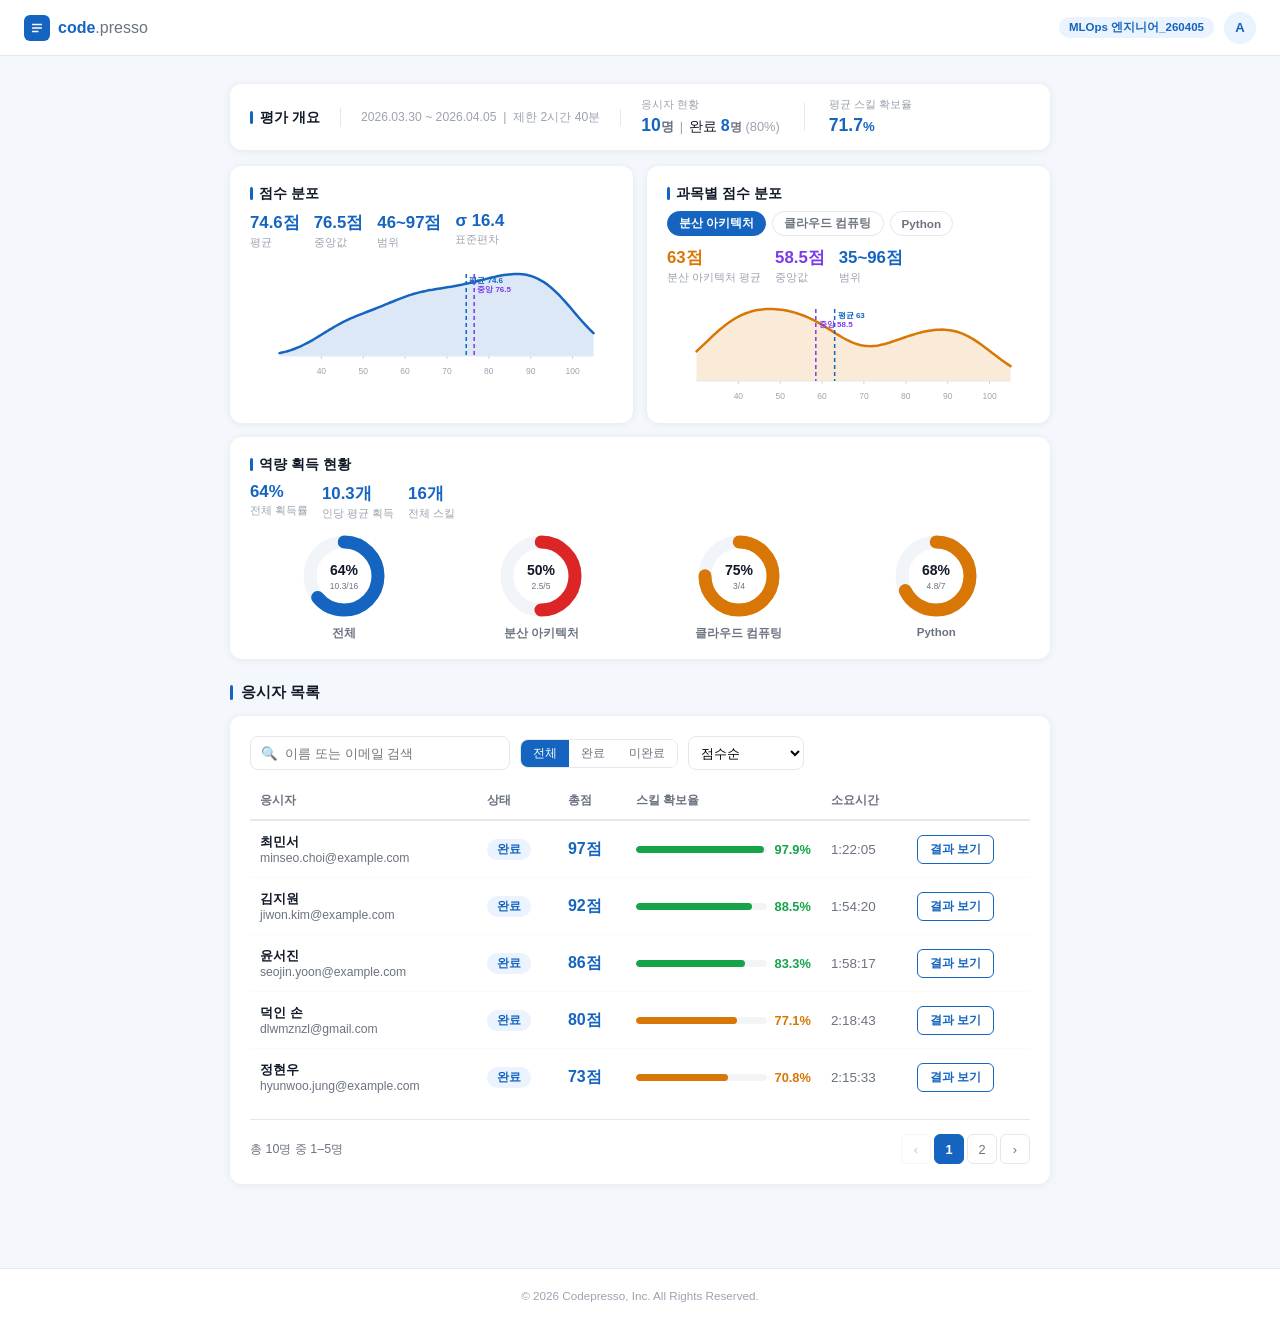
==== Desktop/GP Report/index.html @ 30da9008 "Improve eval overview bar: labels + emphasized completion count - '응시자 현황' / '평균 스킬 확보율' 레이블 추가 - 완료" ====
<!DOCTYPE html>
<html lang="ko">
<head>
  <meta charset="UTF-8" />
  <meta name="viewport" content="width=device-width, initial-scale=1.0" />
  <title>평가 관리 대시보드 | code.presso</title>
  <style>
    *, *::before, *::after { box-sizing: border-box; margin: 0; padding: 0; }

    :root {
      --primary:       #1565C0;
      --primary-light: #1976D2;
      --primary-bg:    #EBF3FF;
      --acquired:      #16A34A;
      --acquired-bg:   #DCFCE7;
      --partial:       #D97706;
      --partial-bg:    #FEF3C7;
      --missing:       #DC2626;
      --missing-bg:    #FEE2E2;
      --bg:            #F4F7FC;
      --card:          #FFFFFF;
      --text:          #111827;
      --text-sub:      #6B7280;
      --text-mute:     #9CA3AF;
      --border:        #E5E7EB;
      --shadow:        0 1px 8px rgba(0,0,0,0.07);
      --shadow-md:     0 4px 20px rgba(0,0,0,0.10);
      --radius:        12px;
      --radius-sm:     8px;
    }

    body {
      font-family: 'Segoe UI', 'Apple SD Gothic Neo', sans-serif;
      background: var(--bg);
      color: var(--text);
      min-height: 100vh;
    }

    /* ── 공통 레이아웃 ── */
    .app { min-height: 100vh; display: flex; flex-direction: column; }

    /* ── 탑바 ── */
    .topbar {
      background: #fff;
      border-bottom: 1px solid var(--border);
      padding: 0 24px;
      height: 56px;
      display: flex; align-items: center; justify-content: space-between;
      position: sticky; top: 0; z-index: 100;
    }
    .topbar-brand { display: flex; align-items: center; gap: 8px; cursor: pointer; }
    .brand-icon {
      width: 26px; height: 26px; border-radius: 6px;
      background: var(--primary);
      display: flex; align-items: center; justify-content: center;
    }
    .brand-icon svg { width: 14px; height: 14px; fill: white; }
    .brand-name { font-size: 1rem; font-weight: 700; color: var(--primary); }
    .brand-name span { font-weight: 400; color: var(--text-sub); }
    .breadcrumb {
      display: flex; align-items: center; gap: 6px;
      font-size: 0.82rem; color: var(--text-sub);
    }
    .crumb-link { color: var(--primary); cursor: pointer; font-weight: 500; }
    .crumb-link:hover { text-decoration: underline; }
    .crumb-sep { color: var(--text-mute); }
    .topbar-user { display: flex; align-items: center; gap: 10px; }
    .eval-badge {
      background: var(--primary-bg); color: var(--primary);
      font-size: 0.72rem; font-weight: 600;
      padding: 3px 10px; border-radius: 99px;
    }
    .avatar {
      width: 32px; height: 32px; border-radius: 50%;
      background: var(--primary-bg);
      color: var(--primary); font-weight: 700; font-size: 0.82rem;
      display: flex; align-items: center; justify-content: center;
    }

    /* ── 콘텐츠 래퍼 (세로 중앙 정렬, 최대 너비 860px) ── */
    .content-wrap {
      flex: 1;
      max-width: 860px;
      width: 100%;
      margin: 0 auto;
      padding: 28px 20px 60px;
    }

    /* ── 페이지 전환 ── */
    .page { display: none; }
    .page.active { display: block; }

    /* ── 섹션 타이틀 ── */
    .sec-title {
      font-size: 0.92rem; font-weight: 700; color: var(--text);
      display: flex; align-items: center; gap: 8px;
      margin-bottom: 14px;
    }
    .sec-title::before {
      content: '';
      display: inline-block; width: 3px; height: 15px;
      background: var(--primary); border-radius: 2px;
    }
    .sec-divider {
      display: flex; align-items: center; justify-content: space-between;
      margin-bottom: 14px;
    }

    /* ── 뱃지 ── */
    .badge {
      display: inline-flex; align-items: center; gap: 4px;
      padding: 3px 10px; border-radius: 99px;
      font-size: 0.72rem; font-weight: 700;
    }
    .badge-acquired  { background: var(--acquired-bg);  color: var(--acquired); }
    .badge-partial   { background: var(--partial-bg);   color: var(--partial); }
    .badge-missing   { background: var(--missing-bg);   color: var(--missing); }
    .badge-complete  { background: var(--primary-bg);   color: var(--primary); }
    .badge-level     { background: #F3F4F6; color: var(--text-sub); font-size: 0.68rem; padding: 2px 8px; }

    /* ── 핵심 지표 카드 (Hero Stats) ── */
    .hero-cards {
      display: grid;
      grid-template-columns: repeat(4, 1fr);
      gap: 14px;
      margin-bottom: 24px;
    }
    .hero-cards-2 {
      grid-template-columns: repeat(2, 1fr);
    }
    .hero-card {
      background: var(--card);
      border-radius: var(--radius);
      padding: 20px 18px;
      box-shadow: var(--shadow);
      text-align: center;
    }
    .hero-card-icon { font-size: 1.3rem; margin-bottom: 6px; }
    .hero-card-value {
      font-size: 2.2rem; font-weight: 900; line-height: 1;
      margin-bottom: 5px; color: var(--primary);
    }
    .hero-card-value.warn { color: var(--partial); }
    .hero-card-value.good { color: var(--acquired); }
    .hero-card-value small { font-size: 1rem; font-weight: 500; color: var(--text-sub); }
    .hero-card-label { font-size: 0.76rem; color: var(--text-sub); font-weight: 500; }
    .hero-card-sub   { font-size: 0.72rem; color: var(--text-mute); margin-top: 4px; }

    /* ── 트랙 카드 (수직 레이아웃) ── */
    .track-list { display: flex; flex-direction: column; gap: 14px; margin-bottom: 24px; }
    .track-card {
      background: var(--card);
      border-radius: var(--radius);
      box-shadow: var(--shadow);
      overflow: hidden;
      border-left: 4px solid transparent;
      transition: box-shadow 0.15s;
    }
    .track-card:hover { box-shadow: var(--shadow-md); }
    .track-card-header {
      padding: 16px 20px;
      display: flex; align-items: center; gap: 14px;
      cursor: pointer;
    }
    .track-icon {
      width: 40px; height: 40px; border-radius: 10px;
      display: flex; align-items: center; justify-content: center;
      font-size: 1.2rem; flex-shrink: 0;
    }
    .track-info { flex: 1; min-width: 0; }
    .track-name { font-size: 0.92rem; font-weight: 700; margin-bottom: 3px; }
    .track-meta { display: flex; align-items: center; gap: 8px; flex-wrap: wrap; }
    .track-score-block { text-align: right; flex-shrink: 0; }
    .track-score-num {
      font-size: 2rem; font-weight: 900; line-height: 1;
    }
    .track-score-num small { font-size: 0.85rem; font-weight: 500; color: var(--text-sub); }
    .track-score-label { font-size: 0.72rem; color: var(--text-sub); }

    /* 스킬 확보율 바 */
    .skill-rate-row {
      padding: 0 20px 16px;
      display: flex; align-items: center; gap: 12px;
    }
    .skill-rate-label { font-size: 0.78rem; color: var(--text-sub); width: 72px; flex-shrink: 0; }
    .prog-bg {
      flex: 1; height: 8px; background: #F3F4F6;
      border-radius: 99px; overflow: hidden;
    }
    .prog-fill { height: 100%; border-radius: 99px; transition: width 0.8s ease; }
    .skill-rate-val { font-size: 0.82rem; font-weight: 700; width: 46px; text-align: right; flex-shrink: 0; }

    /* 스킬 칩 */
    .skill-chips {
      padding: 0 20px 16px;
      display: flex; flex-wrap: wrap; gap: 6px;
    }
    .skill-chip {
      display: inline-flex; align-items: center; gap: 4px;
      padding: 4px 10px;
      border-radius: 99px;
      font-size: 0.75rem; font-weight: 600;
      white-space: nowrap;
    }

    /* 세부보기 버튼 */
    .track-detail-btn {
      margin: 0 20px 16px;
      padding: 8px 0;
      width: calc(100% - 40px);
      border: 1px solid var(--border);
      border-radius: var(--radius-sm);
      background: transparent; color: var(--primary);
      font-size: 0.8rem; font-weight: 600;
      cursor: pointer; transition: background 0.12s;
    }
    .track-detail-btn:hover { background: var(--primary-bg); }

    /* ── 메인 페이지 테이블 ── */
    .table-card {
      background: var(--card);
      border-radius: var(--radius);
      box-shadow: var(--shadow);
      padding: 20px;
      margin-bottom: 24px;
      overflow-x: auto;
    }
    .table-controls {
      display: flex; gap: 10px; align-items: center;
      margin-bottom: 14px; flex-wrap: wrap;
    }
    .search-input {
      flex: 1; min-width: 160px; max-width: 260px;
      height: 34px;
      border: 1px solid var(--border); border-radius: var(--radius-sm);
      padding: 0 10px; font-size: 0.83rem; outline: none;
    }
    .search-input:focus { border-color: var(--primary); }
    .filter-tabs {
      display: flex;
      border: 1px solid var(--border); border-radius: var(--radius-sm);
      overflow: hidden;
    }
    .filter-tab {
      padding: 5px 12px; font-size: 0.78rem; font-weight: 500;
      border: none; background: #fff; color: var(--text-sub);
      cursor: pointer; transition: background 0.12s;
    }
    .filter-tab.active { background: var(--primary); color: #fff; }
    .sort-select {
      height: 34px; font-size: 0.8rem;
      border: 1px solid var(--border); border-radius: var(--radius-sm);
      padding: 0 8px; background: #fff; outline: none; cursor: pointer;
    }
    table { width: 100%; border-collapse: collapse; min-width: 560px; }
    thead tr { border-bottom: 2px solid var(--border); }
    th {
      text-align: left; font-size: 0.76rem; font-weight: 600;
      color: var(--text-sub); padding: 8px 10px 10px;
    }
    td { padding: 12px 10px; font-size: 0.84rem; border-bottom: 1px solid #F9FAFB; vertical-align: middle; }
    tbody tr { cursor: pointer; transition: background 0.1s; }
    tbody tr:hover { background: #F8FBFF; }
    tbody tr:last-child td { border-bottom: none; }
    .td-btn {
      padding: 5px 12px;
      border: 1px solid var(--primary); border-radius: 6px;
      background: transparent; color: var(--primary);
      font-size: 0.78rem; font-weight: 600; cursor: pointer;
      transition: background 0.12s;
    }
    .td-btn:hover { background: var(--primary-bg); }

    /* ── 개인 페이지 헤더 ── */
    .person-header {
      background: var(--card);
      border-radius: var(--radius);
      padding: 20px 22px;
      box-shadow: var(--shadow);
      margin-bottom: 24px;
      display: flex; align-items: center; gap: 16px;
    }
    .person-avatar {
      width: 50px; height: 50px; border-radius: 50%;
      background: var(--primary-bg); color: var(--primary);
      font-size: 1.3rem; font-weight: 800;
      display: flex; align-items: center; justify-content: center; flex-shrink: 0;
    }
    .person-name { font-size: 1.2rem; font-weight: 800; margin-bottom: 4px; }
    .person-meta { font-size: 0.8rem; color: var(--text-sub); display: flex; gap: 12px; flex-wrap: wrap; }

    /* ── 트랙 세부 요약 카드 ── */
    .summary-3 {
      display: grid; grid-template-columns: repeat(3, 1fr);
      gap: 14px; margin-bottom: 24px;
    }
    .summary-card {
      background: var(--card); border-radius: var(--radius);
      padding: 18px; box-shadow: var(--shadow); text-align: center;
    }
    .sc-icon { font-size: 1.2rem; margin-bottom: 6px; }
    .sc-value {
      font-size: 1.9rem; font-weight: 900; line-height: 1;
      margin-bottom: 4px;
    }
    .sc-value small { font-size: 0.9rem; font-weight: 500; color: var(--text-sub); }
    .sc-label { font-size: 0.74rem; color: var(--text-sub); font-weight: 500; }

    /* ── 스킬 레벨 분포 바 ── */
    .level-dist-bar {
      background: var(--card); border-radius: var(--radius);
      padding: 18px 20px; box-shadow: var(--shadow);
      margin-bottom: 24px;
    }
    .level-bar-wrap {
      display: flex; height: 18px; border-radius: 99px;
      overflow: hidden; margin-bottom: 10px;
    }
    .level-bar-seg { transition: width 0.7s ease; }
    .level-bar-legend {
      display: flex; gap: 16px; flex-wrap: wrap;
    }
    .legend-item {
      display: flex; align-items: center; gap: 5px;
      font-size: 0.78rem; color: var(--text-sub);
    }
    .legend-dot { width: 9px; height: 9px; border-radius: 50%; flex-shrink: 0; }

    /* ── 스킬 아코디언 ── */
    .skill-accordion { display: flex; flex-direction: column; gap: 8px; margin-bottom: 24px; }
    .acc-item {
      background: var(--card); border-radius: var(--radius);
      box-shadow: var(--shadow); overflow: hidden;
    }
    .acc-header {
      padding: 14px 18px;
      display: flex; align-items: center; gap: 12px;
      cursor: pointer; user-select: none;
      transition: background 0.1s;
    }
    .acc-header:hover { background: #FAFBFF; }
    .acc-title { flex: 1; font-size: 0.88rem; font-weight: 600; }
    .acc-right { display: flex; align-items: center; gap: 10px; }
    .acc-score { font-size: 0.8rem; color: var(--text-sub); }
    .acc-arrow { font-size: 0.65rem; color: var(--text-mute); transition: transform 0.2s; }
    .acc-header.open .acc-arrow { transform: rotate(180deg); }
    .acc-body {
      max-height: 0; overflow: hidden;
      transition: max-height 0.3s ease;
    }
    .acc-body.open { max-height: 300px; }
    .acc-inner {
      padding: 0 18px 16px;
      font-size: 0.83rem; line-height: 1.75; color: var(--text-sub);
      background: #FAFBFF;
      border-top: 1px solid var(--border);
    }

    /* ── 비교 차트 (내 점수 vs 전체) ── */
    .compare-card {
      background: var(--card); border-radius: var(--radius);
      padding: 18px 20px; box-shadow: var(--shadow);
      margin-bottom: 24px;
    }
    .compare-row {
      display: flex; align-items: center; gap: 10px;
      margin-bottom: 12px;
    }
    .compare-label { width: 80px; font-size: 0.78rem; color: var(--text-sub); flex-shrink: 0; }
    .compare-bars { flex: 1; display: flex; flex-direction: column; gap: 4px; }
    .cbar-row { display: flex; align-items: center; gap: 6px; font-size: 0.72rem; }
    .cbar-name { width: 24px; color: var(--text-mute); font-weight: 600; }
    .cbar-bg { flex: 1; height: 7px; background: #F3F4F6; border-radius: 99px; overflow: hidden; }
    .cbar-fill { height: 100%; border-radius: 99px; }
    .cbar-val { width: 32px; text-align: right; font-weight: 700; }

    /* ── 레이더 차트 카드 ── */
    .radar-card {
      background: var(--card); border-radius: var(--radius);
      padding: 18px 20px; box-shadow: var(--shadow);
      margin-bottom: 24px;
    }
    .radar-inner { display: flex; gap: 24px; align-items: center; flex-wrap: wrap; }
    svg.radar-svg { flex-shrink: 0; }
    .radar-legend { display: flex; flex-direction: column; gap: 10px; min-width: 160px; }
    .radar-legend-item {
      display: flex; align-items: center; gap: 10px;
    }
    .rl-dot { width: 10px; height: 10px; border-radius: 50%; flex-shrink: 0; }
    .rl-name { font-size: 0.8rem; font-weight: 600; flex: 1; }
    .rl-val { font-size: 0.85rem; font-weight: 800; }

    /* ── 뒤로 버튼 ── */
    .back-btn {
      display: inline-flex; align-items: center; gap: 5px;
      padding: 6px 12px;
      border: 1px solid var(--border); border-radius: var(--radius-sm);
      background: #fff; color: var(--text-sub);
      font-size: 0.8rem; font-weight: 500;
      cursor: pointer; transition: background 0.1s;
      margin-bottom: 18px;
    }
    .back-btn:hover { background: var(--bg); color: var(--text); }

    /* ── 평가 설명 텍스트 ── */
    .eval-desc {
      background: var(--card); border-radius: var(--radius);
      padding: 16px 18px; box-shadow: var(--shadow);
      margin-bottom: 24px;
      font-size: 0.83rem; line-height: 1.75; color: var(--text-sub);
      border-left: 3px solid var(--primary);
    }

    /* ── 페이지네이션 ── */
    .pagination {
      display: flex; align-items: center; justify-content: space-between;
      margin-top: 14px; padding-top: 14px;
      border-top: 1px solid var(--border);
    }
    .pg-info { font-size: 0.78rem; color: var(--text-sub); }
    .pg-btns { display: flex; gap: 3px; }
    .pg-btn {
      width: 30px; height: 30px;
      border: 1px solid var(--border); border-radius: 6px;
      background: #fff; color: var(--text-sub);
      font-size: 0.8rem; cursor: pointer;
      display: flex; align-items: center; justify-content: center;
    }
    .pg-btn.active { background: var(--primary); color: #fff; border-color: var(--primary); font-weight: 700; }
    .pg-btn:hover:not(.active) { background: var(--bg); }

    /* ── 푸터 ── */
    footer {
      text-align: center; padding: 20px;
      font-size: 0.73rem; color: var(--text-mute);
      border-top: 1px solid var(--border); background: #fff;
    }

    /* ── 인사이트 그리드 ── */
    .insight-grid {
      display: grid; grid-template-columns: 1fr 1fr;
      gap: 14px; margin-bottom: 24px;
    }
    .insight-card {
      background: var(--card); border-radius: var(--radius);
      box-shadow: var(--shadow); padding: 18px 20px;
    }
    .insight-header {
      font-size: 0.88rem; font-weight: 700; color: var(--text);
      margin-bottom: 8px;
      display: flex; align-items: center; gap: 6px;
    }
    .insight-header::before {
      content: ''; display: inline-block; width: 3px; height: 13px;
      background: var(--primary); border-radius: 2px; flex-shrink: 0;
    }
    .insight-stats {
      display: flex; gap: 14px; flex-wrap: wrap; margin-bottom: 10px;
    }
    .ins-stat { display: flex; flex-direction: column; gap: 2px; }
    .ins-stat-val { font-size: 1.05rem; font-weight: 800; color: var(--primary); }
    .ins-stat-val.good { color: var(--acquired); }
    .ins-stat-val.warn { color: var(--partial); }
    .ins-stat-val.miss { color: var(--missing); }
    .ins-stat-lbl { font-size: 0.68rem; color: var(--text-mute); }
    .chart-svg { width: 100%; display: block; overflow: visible; }

    /* ── 코멘트/총평 박스 ── */
    .comment-box {
      background: var(--card); border-radius: var(--radius);
      padding: 18px 20px; box-shadow: var(--shadow);
      margin-bottom: 24px; border-left: 3px solid var(--primary);
    }
    .comment-text {
      font-size: 0.86rem; line-height: 1.9; color: var(--text);
      margin-bottom: 12px;
    }
    .tag-section-lbl { font-size: 0.72rem; font-weight: 700; color: var(--text-sub); margin-bottom: 6px; }
    .tag-group { display: flex; flex-wrap: wrap; gap: 7px; margin-bottom: 10px; }
    .tag {
      display: inline-flex; align-items: center; gap: 4px;
      padding: 4px 11px; border-radius: 99px;
      font-size: 0.74rem; font-weight: 600;
    }
    .tag-strength { background: var(--acquired-bg); color: var(--acquired); }
    .tag-improve  { background: var(--partial-bg);  color: var(--partial);  }

    /* ── summary-4 (세부 페이지 카드 4열) ── */
    .summary-4 {
      display: grid; grid-template-columns: repeat(4, 1fr);
      gap: 14px; margin-bottom: 24px;
    }

    /* ── 그룹 바 범례 ── */
    .gbar-legend { display: flex; gap: 14px; margin-bottom: 6px; }
    .gbar-legend-item { display: flex; align-items: center; gap: 5px; font-size: 0.72rem; color: var(--text-sub); }
    .gbar-legend-dot { width: 10px; height: 10px; border-radius: 3px; }

    /* ── 과목별 점수 바 ── */
    .track-score-bar {
      display: flex; align-items: center; gap: 10px; margin-bottom: 10px;
    }
    .tsb-label { font-size: 0.78rem; color: var(--text-sub); width: 130px; flex-shrink: 0; overflow: hidden; text-overflow: ellipsis; white-space: nowrap; }
    .tsb-bar-bg { flex: 1; height: 9px; background: #F3F4F6; border-radius: 99px; overflow: hidden; }
    .tsb-bar-fill { height: 100%; border-radius: 99px; }
    .tsb-val { font-size: 0.8rem; font-weight: 700; width: 42px; text-align: right; flex-shrink: 0; }

    /* ── 평가 개요 헤더 바 ── */
    .eval-overview-bar {
      background: var(--card);
      border-radius: var(--radius);
      box-shadow: var(--shadow);
      padding: 14px 20px;
      margin-bottom: 16px;
      display: flex; align-items: center; gap: 0;
      flex-wrap: wrap;
    }
    .eval-overview-title {
      font-size: 0.88rem; font-weight: 700; color: var(--text);
      display: flex; align-items: center; gap: 7px;
      padding-right: 20px; margin-right: 20px;
      border-right: 1px solid var(--border);
      white-space: nowrap;
    }
    .eval-overview-title::before {
      content: ''; display: inline-block; width: 3px; height: 13px;
      background: var(--primary); border-radius: 2px;
    }
    .eval-period {
      font-size: 0.76rem; color: var(--text-mute);
      padding-right: 20px; margin-right: 20px;
      border-right: 1px solid var(--border);
      white-space: nowrap;
    }
    .eval-stats-inline {
      display: flex; align-items: center; gap: 24px; flex-wrap: wrap;
    }
    .esi-item { display: flex; flex-direction: column; gap: 1px; }
    .esi-val {
      font-size: 1.1rem; font-weight: 900; color: var(--primary); line-height: 1.1;
    }
    .esi-val.good { color: var(--acquired); }
    .esi-val.warn { color: var(--partial); }
    .esi-lbl { font-size: 0.68rem; color: var(--text-mute); font-weight: 500; }
    .esi-divider {
      width: 1px; height: 28px; background: var(--border); flex-shrink: 0;
    }

    /* ── 인사이트 탭 버튼 ── */
    .ins-tab-group { display:flex; gap:6px; flex-wrap:wrap; margin-bottom:10px; }
    .ins-tab-btn {
      padding: 4px 11px; border-radius: 99px;
      border: 1px solid var(--border); background: #fff;
      font-size: 0.73rem; font-weight: 600; color: var(--text-sub);
      cursor: pointer; transition: all 0.12s;
    }
    .ins-tab-btn.active { background: var(--primary); color: #fff; border-color: var(--primary); }
    .ins-tab-btn:hover:not(.active) { background: var(--primary-bg); color: var(--primary); }

    /* ── 도넛 그리드 ── */
    .donut-row { display:flex; gap:10px; flex-wrap:wrap; justify-content:space-around; margin-top:6px; }
    .donut-item { display:flex; flex-direction:column; align-items:center; gap:5px; min-width:80px; }
    .donut-item-label { font-size:0.72rem; color:var(--text-sub); font-weight:600; text-align:center; max-width:90px; }

    /* ── 반응형 ── */
    @media (max-width: 680px) {
      .hero-cards { grid-template-columns: repeat(2, 1fr); }
      .summary-3  { grid-template-columns: repeat(2, 1fr); }
      .summary-4  { grid-template-columns: repeat(2, 1fr); }
      .insight-grid { grid-template-columns: 1fr; }
      .radar-inner { flex-direction: column; }
      .content-wrap { padding: 16px 14px 40px; }
    }
    @media (max-width: 400px) {
      .hero-cards { grid-template-columns: 1fr 1fr; }
      .hero-card-value { font-size: 1.7rem; }
    }
  </style>
</head>
<body>
<div class="app">

  <!-- ─── 탑바 ─── -->
  <nav class="topbar">
    <div class="topbar-brand" onclick="navigate('main')">
      <div class="brand-icon">
        <svg viewBox="0 0 20 20"><path d="M3 4h14v2H3zm0 5h14v2H3zm0 5h9v2H3z"/></svg>
      </div>
      <span class="brand-name">code<span>.presso</span></span>
    </div>
    <div id="breadcrumb" class="breadcrumb"></div>
    <div class="topbar-user">
      <span class="eval-badge" id="eval-badge-name">MLOps 엔지니어_260405</span>
      <div class="avatar">A</div>
    </div>
  </nav>

  <!-- ─── 콘텐츠 ─── -->
  <div class="content-wrap">

    <!-- ══════════════════════════════════
         PAGE 1: 메인 대시보드
    ══════════════════════════════════ -->
    <div id="page-main" class="page active">

      <!-- 평가 개요 바 (인라인 통계 포함) -->
      <div class="eval-overview-bar">
        <div class="eval-overview-title">평가 개요</div>
        <div class="eval-period">2026.03.30 ~ 2026.04.05 &nbsp;|&nbsp; 제한 2시간 40분</div>
        <div class="eval-stats-inline">
          <div class="esi-item">
            <span class="esi-lbl" style="margin-bottom:3px;">응시자 현황</span>
            <div style="display:flex; align-items:baseline; gap:6px; flex-wrap:wrap;">
              <span class="esi-val" id="main-esi-total">10<span style="font-size:0.75em;font-weight:600;color:var(--text-sub);">명</span></span>
              <span style="font-size:0.8rem; color:var(--text-mute);">|</span>
              <span style="font-size:0.85rem;">완료 <span class="esi-val" id="main-esi-done" style="font-size:1rem;">8<span style="font-size:0.75em;font-weight:600;color:var(--text-sub);">명</span></span> <span id="main-esi-rate-pct" style="font-size:0.8rem; color:var(--text-mute);">(80%)</span></span>
            </div>
          </div>
          <div class="esi-divider"></div>
          <div class="esi-item">
            <span class="esi-lbl" style="margin-bottom:3px;">평균 스킬 확보율</span>
            <span class="esi-val warn" id="main-esi-rate">71.7<span style="font-size:0.75em;font-weight:600;">%</span></span>
          </div>
        </div>
      </div>

      <!-- 인사이트 블록 3종 (최상단) -->
      <div class="insight-grid">
        <!-- 점수 분포 곡선 -->
        <div class="insight-card">
          <div class="insight-header">점수 분포</div>
          <div class="insight-stats" id="ins-score-stats"></div>
          <svg id="ins-score-curve" class="chart-svg" height="120" viewBox="0 0 360 120"></svg>
        </div>
        <!-- 과목별 점수 분포 곡선 (탭) -->
        <div class="insight-card">
          <div class="insight-header">과목별 점수 분포</div>
          <div class="ins-tab-group" id="ins-track-tabs"></div>
          <div class="insight-stats" id="ins-track-stat-val"></div>
          <svg id="ins-track-curve" class="chart-svg" height="110" viewBox="0 0 360 110"></svg>
        </div>
        <!-- 역량 획득 도넛 전체 (full-width) -->
        <div class="insight-card" style="grid-column:1/-1;">
          <div class="insight-header">역량 획득 현황</div>
          <div class="insight-stats" id="ins-skill-stats"></div>
          <div class="donut-row" id="ins-skill-donuts"></div>
        </div>
      </div>

      <!-- 응시자 목록 테이블 -->
      <div class="sec-title">응시자 목록</div>
      <div class="table-card">
        <div class="table-controls">
          <input type="text" class="search-input" placeholder="🔍  이름 또는 이메일 검색" id="search-input" oninput="renderTable()" />
          <div class="filter-tabs">
            <button class="filter-tab active" onclick="setFilter('all',this)">전체</button>
            <button class="filter-tab" onclick="setFilter('completed',this)">완료</button>
            <button class="filter-tab" onclick="setFilter('incomplete',this)">미완료</button>
          </div>
          <select class="sort-select" id="sort-select" onchange="renderTable()">
            <option value="score">점수순</option>
            <option value="rate">스킬확보율순</option>
            <option value="time">소요시간순</option>
          </select>
        </div>
        <table>
          <thead>
            <tr>
              <th>응시자</th>
              <th>상태</th>
              <th>총점</th>
              <th>스킬 확보율</th>
              <th>소요시간</th>
              <th></th>
            </tr>
          </thead>
          <tbody id="examinee-tbody"></tbody>
        </table>
        <div class="pagination">
          <div class="pg-info" id="pg-info"></div>
          <div class="pg-btns" id="pg-btns"></div>
        </div>
      </div>
    </div><!-- /page-main -->


    <!-- ══════════════════════════════════
         PAGE 2: 평가자 개인 페이지
    ══════════════════════════════════ -->
    <div id="page-person" class="page">
      <button class="back-btn" onclick="navigate('main')">← 목록으로</button>

      <!-- 응시자 헤더 -->
      <div class="person-header">
        <div class="person-avatar" id="p-avatar">손</div>
        <div style="flex:1;">
          <div class="person-name" id="p-name">덕인 손</div>
          <div class="person-meta">
            <span id="p-email"></span>
            <span id="p-status"></span>
            <span id="p-date"></span>
          </div>
        </div>
      </div>

      <!-- Hero 요약 카드 -->
      <div class="sec-title">시험 결과 요약</div>
      <div class="hero-cards" style="margin-bottom:24px;">
        <div class="hero-card">
          <div class="hero-card-icon">🏆</div>
          <div class="hero-card-value" id="p-score">80<small>점</small></div>
          <div class="hero-card-label">총점</div>
          <div class="hero-card-sub" id="p-pass"></div>
        </div>
        <div class="hero-card">
          <div class="hero-card-icon">💡</div>
          <div class="hero-card-value warn" id="p-rate">77.1<small>%</small></div>
          <div class="hero-card-label">스킬 확보율</div>
          <div class="hero-card-sub" id="p-skill-count"></div>
        </div>
        <div class="hero-card">
          <div class="hero-card-icon">⏱</div>
          <div class="hero-card-value" id="p-time" style="font-size:1.5rem;">2:18:43</div>
          <div class="hero-card-label">총 소요시간</div>
          <div class="hero-card-sub">제한 2시간 40분</div>
        </div>
        <div class="hero-card">
          <div class="hero-card-icon">📊</div>
          <div class="hero-card-value" id="p-rank" style="font-size:1.4rem;">1 / 1</div>
          <div class="hero-card-label">순위 (전체)</div>
        </div>
      </div>

      <!-- 과목별 점수 Progress Bars -->
      <div class="sec-title">과목별 점수</div>
      <div class="compare-card" id="p-track-scores"></div>

      <!-- 레이더 차트 -->
      <div class="radar-card">
        <div class="sec-title" style="margin-bottom:14px;">스킬 확보율 레이더</div>
        <div class="radar-inner">
          <svg class="radar-svg" id="p-radar" width="220" height="220" viewBox="0 0 220 220"></svg>
          <div class="radar-legend" id="p-radar-legend"></div>
        </div>
      </div>

      <!-- 전체 평균 대비 -->
      <div class="sec-title">전체 평균 대비</div>
      <div class="compare-card" id="p-vs-avg"></div>

      <!-- 시험 결과 총평 -->
      <div class="sec-title">시험 결과 총평</div>
      <div class="comment-box" id="p-assessment"></div>

      <!-- 트랙별 결과 카드 (수직) -->
      <div class="sec-title">트랙별 결과</div>
      <div class="track-list" id="track-list"></div>
    </div><!-- /page-person -->


    <!-- ══════════════════════════════════
         PAGE 3: 트랙 세부 내용
    ══════════════════════════════════ -->
    <div id="page-detail" class="page">
      <button class="back-btn" onclick="navigate('person')">← 개인 결과로</button>

      <!-- 세부 요약 카드 4열 -->
      <div class="sec-title" id="d-track-title">트랙 세부 내용</div>
      <div class="summary-4">
        <div class="summary-card">
          <div class="sc-icon">📝</div>
          <div class="sc-value" id="d-score" style="color:var(--primary);">55<small>/100</small></div>
          <div class="sc-label">트랙 점수</div>
        </div>
        <div class="summary-card">
          <div class="sc-icon">💡</div>
          <div class="sc-value" id="d-rate" style="color:var(--partial);">47.8<small>%</small></div>
          <div class="sc-label">스킬 확보율</div>
        </div>
        <div class="summary-card">
          <div class="sc-icon">⏱</div>
          <div class="sc-value" id="d-time" style="color:var(--text); font-size:1.5rem;">08:20</div>
          <div class="sc-label">소요시간</div>
        </div>
        <div class="summary-card">
          <div class="sc-icon">📊</div>
          <div class="sc-value" id="d-vs-avg" style="color:var(--primary);">-</div>
          <div class="sc-label">전체 평균 대비</div>
          <div class="sc-sub" id="d-vs-avg-sub" style="font-size:0.7rem; color:var(--text-mute); margin-top:4px;"></div>
        </div>
      </div>

      <!-- 통계 비교 차트 -->
      <div class="sec-title">통계 비교</div>
      <div class="compare-card">
        <div style="display:flex; gap:16px; flex-wrap:wrap;">
          <div style="flex:1; min-width:180px;">
            <div style="font-size:0.76rem; color:var(--text-sub); margin-bottom:5px;">전체 점수 분포 내 내 위치</div>
            <svg id="d-hist" class="chart-svg" height="90" viewBox="0 0 280 90"></svg>
          </div>
          <div style="flex:1; min-width:180px;">
            <div class="gbar-legend">
              <div class="gbar-legend-item"><div class="gbar-legend-dot" style="background:var(--primary);"></div>나</div>
              <div class="gbar-legend-item"><div class="gbar-legend-dot" style="background:#CBD5E1;"></div>전체 평균</div>
            </div>
            <div style="font-size:0.76rem; color:var(--text-sub); margin-bottom:5px;">역량별 비교 (나 vs 전체 평균)</div>
            <svg id="d-group-bar" class="chart-svg" height="90" viewBox="0 0 280 90"></svg>
          </div>
        </div>
      </div>

      <!-- 평가 총평 -->
      <div class="sec-title">평가 총평</div>
      <div class="comment-box" id="d-assessment"></div>

      <!-- 스킬 레벨 분포 -->
      <div class="level-dist-bar">
        <div class="sec-title" style="margin-bottom:12px;">스킬 레벨 분포</div>
        <div class="level-bar-wrap" id="d-level-bar"></div>
        <div class="level-bar-legend" id="d-level-legend"></div>
      </div>

      <!-- 트랙 설명 -->
      <div class="eval-desc" id="d-track-desc"></div>

      <!-- 스킬별 아코디언 -->
      <div class="sec-title">스킬별 세부 결과</div>
      <div class="skill-accordion" id="d-accordion"></div>
    </div><!-- /page-detail -->

  </div><!-- /content-wrap -->

  <footer>© 2026 Codepresso, Inc. All Rights Reserved.</footer>
</div><!-- /app -->


<script>
/* ══════════════════════════════
   DATA (MLOps 엔지니어_260405)
══════════════════════════════ */
const EVALUATION = {
  title:     'MLOps 엔지니어_260405',
  period:    '2026.03.30 ~ 2026.04.05',
  timeLimit: '2시간 40분',
};

/* 트랙/스킬 메타데이터 (이름·설명·아이콘 등 고정값) */
const TRACKS_META = [
  {
    id: 1,
    name: '클라우드 & 분산 시스템 아키텍처',
    level: '중급', icon: '☁️',
    desc: '이 레벨은 클라우드 네이티브 및 분산 시스템 환경에서의 복잡한 요구사항을 해결하기 위해, 아키텍처를 직접 설계하고 운영 전략을 수립할 수 있는 실전 역량을 갖추는 단계입니다.',
    skills: [
      { name: '분산 시스템 설계',
        desc: '확장 가능한 분산 환경을 구축하기 위한 설계 능력을 검증합니다. 분산 시스템의 기초 개념을 바탕으로 노드 간 상호작용 원리를 이해하고, 적절한 설계 패턴을 적용하여 아키텍처를 구조화하는 능력을 평가합니다.' },
      { name: '고성능 시스템 아키텍처 설계',
        desc: '대규모 트래픽 환경에서도 안정적인 응답 속도를 유지하기 위한 최적화 능력을 검증합니다. 성능 측정 및 분석을 통해 시스템 병목 구간을 정확히 진단하고, 캐싱 전략 심화 기술을 적용하여 데이터 접근 속도를 극대화하는 능력을 평가합니다.' },
      { name: '고가용성 시스템 설계 및 운영',
        desc: '서비스의 연속성을 보장하기 위해 중단 없는 시스템을 설계하고 운영하는 능력을 검증합니다. 고가용성 확보 전략을 수립하여 SPOF를 제거하고, 로드밸런싱을 통해 트래픽을 효율적으로 분산하는 능력을 평가합니다.' },
      { name: '클라우드 네이티브 아키텍처 설계',
        desc: '클라우드 환경에 최적화된 유연하고 탄력적인 시스템을 구축하는 능력을 검증합니다. 클라우드 네이티브 개념을 바탕으로 MSA 및 DevOps 원칙을 이해하고, 컨테이너 기술을 활용하여 애플리케이션의 배포와 관리 효율성을 극대화하는 능력을 평가합니다.' },
      { name: '아키텍처 평가 및 개선',
        desc: '시스템의 현재 상태를 객관적으로 진단하고 지속 가능한 발전 방향을 설계하는 능력을 검증합니다. 아키텍처 평가 방법과 품질 속성을 활용하여 시스템의 구조적 적합성을 판별하고, 기술 부채를 관리하는 실무 역량을 포함합니다.' },
    ]
  },
  {
    id: 2,
    name: '클라우드 컴퓨팅',
    level: '중급', icon: '🌐',
    desc: '클라우드 컴퓨팅의 중급 수준 실무 역량을 종합적으로 검증합니다. 클라우드 아키텍처 설계 원칙과 핵심 구성 요소 이해를 바탕으로, 확장성과 비즈니스 연속성을 고려한 아키텍처 구성 능력을 평가합니다.',
    skills: [
      { name: '클라우드 컴퓨팅 개념과 구조',
        desc: '클라우드 컴퓨팅의 기본 개념과 구조적 원리를 이해하는 능력을 검증합니다. 클라우드 환경을 구성하는 핵심 요소와 그 상호 연관성을 파악하고, 클라우드 관리 및 보안의 기본 요소를 인식합니다.' },
      { name: '확장성과 복원력을 갖춘 클라우드 아키텍처 설계',
        desc: '확장성과 복원력을 갖춘 클라우드 아키텍처를 설계하는 능력을 검증합니다. 자동 확장, 로드 밸런싱, 멀티 AZ 설계 등의 개념을 적용하여 장애 복구와 재해 대응이 가능한 시스템을 구축합니다.' },
      { name: '실무 중심 클라우드 보안 및 규제 준수',
        desc: '실무 중심의 클라우드 보안 및 규제 준수 역량을 검증합니다. IAM 역할 및 정책 설정, 보안 네트워크 아키텍처 구축, 데이터 암호화 및 접근 제어 적용을 포함합니다.' },
      { name: '클라우드 네트워크 및 성능 최적화',
        desc: '클라우드 네트워크를 효율적이고 안정적으로 설계·관리·최적화하는 능력을 검증합니다. 보안 네트워크 구조 설계, DNS와 CDN을 활용한 트래픽 분산, 네트워크 성능 모니터링 및 비용 효율적 네트워크 전략 수립을 포함합니다.' },
    ]
  },
  {
    id: 3,
    name: 'Python',
    level: '전문가', icon: '🐍',
    desc: 'Python 언어의 고급 수준 실무 역량을 종합적으로 검증합니다. 데코레이터와 컨텍스트 매니저를 활용한 고급 언어 기능 구현, 람다와 고급 모듈을 통한 효율적인 코드 작성 능력을 평가합니다.',
    skills: [
      { name: '데코레이터',
        desc: 'Python에서 데코레이터를 이해하고 구현하는 능력을 검증합니다. 데코레이터 정의, 인자를 포함한 데코레이터 적용, 데코레이터 중첩, 클래스 기반 데코레이터를 포함합니다.' },
      { name: '고급 Python 모듈',
        desc: '고급 Python 모듈을 이해하고 활용하는 능력을 검증합니다. 알고리즘, 자료구조, 수학 연산, 날짜 및 시간 처리와 관련된 모듈을 포함합니다.' },
      { name: '람다',
        desc: 'Python에서 람다 함수를 정의하고 활용하는 능력을 검증합니다. 매개변수 처리, 반환값 처리, 간결한 연산을 위한 람다 함수 활용을 포함합니다.' },
      { name: '파일 입출력',
        desc: 'Python에서 파일 입출력 작업을 수행하는 능력을 검증합니다. 파일 읽기, 파일 쓰기, 파일 모드 관리, 파일 처리 중 예외 처리를 포함합니다.' },
      { name: 'JSON',
        desc: 'Python에서 JSON 데이터를 파싱하고 처리하는 능력을 검증합니다. JSON 데이터 읽기 및 쓰기, JSON 구조 이해, JSON 데이터 타입 처리를 포함합니다.' },
      { name: '멀티프로세싱',
        desc: 'Python에서 다중 프로세스를 생성하고 관리하는 능력을 검증합니다. 프로세스 생성 및 관리, 프로세스 간 통신, 동기화 기법, 멀티프로세싱 환경에서의 예외 처리를 포함합니다.' },
      { name: '멀티스레딩',
        desc: 'Python에서 멀티스레딩을 구현하는 능력을 검증합니다. 스레드 생성 및 관리, 스레드 간 통신, 동기화 기법, 스레드 프로그램에서의 예외 처리를 포함합니다.' },
    ]
  }
];

/*
  tracks[i].skillLevels 순서는 TRACKS_META[i].skills 순서와 동일:
  T1(5개): 분산시스템설계 / 고성능아키텍처 / 고가용성 / 클라우드네이티브 / 아키텍처평가
  T2(4개): 클라우드개념 / 확장성아키텍처 / 보안규제 / 네트워크최적화
  T3(7개): 데코레이터 / 고급모듈 / 람다 / 파일입출력 / JSON / 멀티프로세싱 / 멀티스레딩
*/
const EXAMINEES = [
  {
    id: 1,
    name: '덕인 손', email: 'dlwmznzl@gmail.com',
    status: 'completed', date: '2026.04.05',
    totalScore: 80, rate: 77.1, time: '2:18:43',
    tracks: [
      { score: 55, rate: 47.8, time: '0:08:20',
        skillLevels: ['partial','acquired','partial','acquired','missing'] },
      { score: 90, rate: 89.5, time: '0:20:11',
        skillLevels: ['acquired','acquired','acquired','partial'] },
      { score: 95, rate: 91.0, time: '1:50:12',
        skillLevels: ['acquired','acquired','acquired','acquired','acquired','partial','acquired'] },
    ]
  },
  {
    id: 2,
    name: '김지원', email: 'jiwon.kim@example.com',
    status: 'completed', date: '2026.04.04',
    totalScore: 92, rate: 88.5, time: '1:54:20',
    tracks: [
      { score: 88, rate: 80.0, time: '0:18:45',
        skillLevels: ['acquired','acquired','acquired','acquired','partial'] },
      { score: 95, rate: 93.8, time: '0:22:33',
        skillLevels: ['acquired','acquired','acquired','acquired'] },
      { score: 93, rate: 91.4, time: '1:13:02',
        skillLevels: ['acquired','acquired','acquired','acquired','acquired','acquired','partial'] },
    ]
  },
  {
    id: 3,
    name: '이준혁', email: 'junhyuk.lee@example.com',
    status: 'completed', date: '2026.04.04',
    totalScore: 65, rate: 62.5, time: '2:31:08',
    tracks: [
      { score: 48, rate: 40.0, time: '0:25:14',
        skillLevels: ['missing','acquired','partial','partial','missing'] },
      { score: 75, rate: 75.0, time: '0:28:50',
        skillLevels: ['acquired','acquired','partial','acquired'] },
      { score: 72, rate: 71.4, time: '1:37:04',
        skillLevels: ['acquired','partial','acquired','acquired','partial','missing','acquired'] },
    ]
  },
  {
    id: 4,
    name: '박소연', email: 'soyeon.park@example.com',
    status: 'completed', date: '2026.04.05',
    totalScore: 46, rate: 41.7, time: '2:38:51',
    tracks: [
      { score: 35, rate: 20.0, time: '0:31:22',
        skillLevels: ['missing','partial','missing','missing','missing'] },
      { score: 55, rate: 50.0, time: '0:29:17',
        skillLevels: ['acquired','partial','missing','partial'] },
      { score: 48, rate: 57.1, time: '1:38:12',
        skillLevels: ['acquired','partial','partial','missing','acquired','missing','partial'] },
    ]
  },
  {
    id: 5,
    name: '최민서', email: 'minseo.choi@example.com',
    status: 'completed', date: '2026.04.03',
    totalScore: 97, rate: 97.9, time: '1:22:05',
    tracks: [
      { score: 96, rate: 100.0, time: '0:14:38',
        skillLevels: ['acquired','acquired','acquired','acquired','acquired'] },
      { score: 98, rate: 100.0, time: '0:18:21',
        skillLevels: ['acquired','acquired','acquired','acquired'] },
      { score: 97, rate: 100.0, time: '0:49:06',
        skillLevels: ['acquired','acquired','acquired','acquired','acquired','acquired','acquired'] },
    ]
  },
  {
    id: 6,
    name: '정현우', email: 'hyunwoo.jung@example.com',
    status: 'completed', date: '2026.04.04',
    totalScore: 73, rate: 70.8, time: '2:15:33',
    tracks: [
      { score: 62, rate: 60.0, time: '0:22:10',
        skillLevels: ['acquired','acquired','partial','acquired','missing'] },
      { score: 82, rate: 81.3, time: '0:24:45',
        skillLevels: ['acquired','acquired','acquired','partial'] },
      { score: 75, rate: 71.4, time: '1:28:38',
        skillLevels: ['acquired','acquired','partial','acquired','partial','missing','acquired'] },
    ]
  },
  {
    id: 7,
    name: '강태양', email: 'taeyang.kang@example.com',
    status: 'completed', date: '2026.04.05',
    totalScore: 58, rate: 52.1, time: '2:29:44',
    tracks: [
      { score: 42, rate: 40.0, time: '0:27:30',
        skillLevels: ['missing','partial','missing','acquired','missing'] },
      { score: 68, rate: 62.5, time: '0:26:12',
        skillLevels: ['acquired','partial','acquired','missing'] },
      { score: 64, rate: 57.1, time: '1:36:02',
        skillLevels: ['acquired','acquired','partial','partial','acquired','missing','partial'] },
    ]
  },
  {
    id: 8,
    name: '윤서진', email: 'seojin.yoon@example.com',
    status: 'completed', date: '2026.04.03',
    totalScore: 86, rate: 83.3, time: '1:58:17',
    tracks: [
      { score: 78, rate: 80.0, time: '0:19:55',
        skillLevels: ['acquired','acquired','acquired','acquired','partial'] },
      { score: 92, rate: 93.8, time: '0:21:08',
        skillLevels: ['acquired','acquired','acquired','acquired'] },
      { score: 88, rate: 85.7, time: '1:17:14',
        skillLevels: ['acquired','acquired','acquired','acquired','acquired','partial','acquired'] },
    ]
  },
  {
    id: 9,
    name: '임채원', email: 'chaewon.lim@example.com',
    status: 'incomplete', date: '-',
    totalScore: null, rate: null, time: '-',
    tracks: []
  },
  {
    id: 10,
    name: '조아린', email: 'arin.jo@example.com',
    status: 'incomplete', date: '-',
    totalScore: null, rate: null, time: '-',
    tracks: []
  },
];

const LEVEL_LABEL = { acquired: '획득', partial: '보완 필요', missing: '미획득' };
const LEVEL_CLASS = { acquired: 'badge-acquired', partial: 'badge-partial', missing: 'badge-missing' };
const LEVEL_COLOR = { acquired: '#16A34A', partial: '#D97706', missing: '#DC2626' };

/* 점수 구간에 따른 트랙 컬러 */
function trackColor(score)   { return score >= 80 ? '#16A34A' : score >= 60 ? '#D97706' : '#DC2626'; }
function trackColorBg(score) { return score >= 80 ? '#F0FDF4' : score >= 60 ? '#FFFBEB' : '#FEF2F2'; }
function rateColor(rate)     { return rate  >= 80 ? 'var(--acquired)' : rate >= 60 ? 'var(--partial)' : 'var(--missing)'; }

/* 응시자 + TRACKS_META 병합 → 렌더용 트랙 배열 */
function buildTracks(examinee) {
  if (!examinee.tracks || examinee.tracks.length === 0) return [];
  return TRACKS_META.map((meta, i) => {
    const pt = examinee.tracks[i];
    return {
      ...meta,
      score: pt.score,
      rate:  pt.rate,
      time:  pt.time,
      color:   trackColor(pt.score),
      colorBg: trackColorBg(pt.score),
      skills: meta.skills.map((s, j) => ({ ...s, level: pt.skillLevels[j] })),
    };
  });
}

/* ══════════════════════════════
   STATS HELPERS
══════════════════════════════ */
function computeStats() {
  const scores = EXAMINEES.filter(e => e.status === 'completed').map(e => e.totalScore).sort((a,b) => a-b);
  const n = scores.length;
  if (!n) return null;
  const avg = scores.reduce((s,v) => s+v,0) / n;
  const median = n % 2 === 0 ? (scores[n/2-1]+scores[n/2])/2 : scores[Math.floor(n/2)];
  const std = Math.sqrt(scores.reduce((s,v) => s+(v-avg)**2,0)/n);
  const q1 = scores[Math.floor(n*0.25)];
  const q3 = scores[Math.floor(n*0.75)];
  return { scores, n, avg: Math.round(avg*10)/10, median, std: Math.round(std*10)/10,
           min: scores[0], max: scores[n-1], q1, q3 };
}

function computeTrackStats() {
  const completed = EXAMINEES.filter(e => e.status === 'completed' && e.tracks.length > 0);
  return TRACKS_META.map((meta, i) => {
    const vals = completed.map(e => e.tracks[i].score);
    const avg = vals.reduce((s,v) => s+v,0) / vals.length;
    const std = Math.sqrt(vals.reduce((s,v) => s+(v-avg)**2,0)/vals.length);
    return { name: meta.name, avg: Math.round(avg*10)/10, std: Math.round(std*10)/10 };
  });
}

function computeSkillAcqRates() {
  // Returns [trackIdx][skillIdx] => rate 0-100
  const completed = EXAMINEES.filter(e => e.status === 'completed' && e.tracks.length > 0);
  return TRACKS_META.map((meta, ti) =>
    meta.skills.map((_, si) => {
      const acq = completed.filter(e => e.tracks[ti].skillLevels[si] === 'acquired').length;
      return Math.round(acq / completed.length * 100);
    })
  );
}

function getPercentile(score, sortedScores) {
  const below = sortedScores.filter(s => s < score).length;
  const pct = Math.round(below / sortedScores.length * 100);
  return `상위 ${100 - pct}%`;
}

function timeToSec(t) {
  if (!t || t === '-') return 0;
  const p = t.split(':').map(Number);
  return (p[0]||0)*3600 + (p[1]||0)*60 + (p[2]||0);
}

/* ══════════════════════════════
   SVG HELPERS
══════════════════════════════ */
const NS = 'http://www.w3.org/2000/svg';
function svgEl(tag, attrs) {
  const el = document.createElementNS(NS, tag);
  for (const [k,v] of Object.entries(attrs||{})) el.setAttribute(k,v);
  return el;
}
function svgTxt(svg, text, x, y, attrs) {
  const t = svgEl('text', { x, y, 'text-anchor':'middle', 'dominant-baseline':'middle', ...attrs });
  t.textContent = text;
  svg.appendChild(t);
}
function clearSvg(id) {
  const el = document.getElementById(id);
  if (el) { el.innerHTML = ''; return el; }
  return null;
}

/* ══════════════════════════════
   CHART: KDE 곡선 (smooth curve)
   scores: number[], avgVal, medVal: lines
   markerScore: optional red marker
   color: stroke color
══════════════════════════════ */
function renderKDECurve(svgId, scores, avgVal, medVal, markerScore, color) {
  const svg = clearSvg(svgId); if (!svg) return;
  const W=360, H=parseInt(svg.getAttribute('height')||'120'),
        padL=28, padR=18, padT=14, padB=24;
  const xMin=30, xMax=105, nPts=120;
  const bw = Math.max(7, 10 - scores.length * 0.3); // adaptive bandwidth
  const col = color || '#1565C0';

  // KDE density
  const xs = Array.from({length:nPts}, (_,i) => xMin + (i/(nPts-1))*(xMax-xMin));
  const ys = xs.map(x => scores.reduce((s,v) => {
    const z=(x-v)/bw; return s + Math.exp(-0.5*z*z);
  }, 0));
  const maxY = Math.max(...ys, 0.001);
  const cW = W-padL-padR, cH = H-padT-padB;
  const sx = x => padL + ((x-xMin)/(xMax-xMin))*cW;
  const sy = y => padT + cH - (y/maxY)*cH;

  // Fill area — rgba 직접 사용 (file:// 프로토콜에서도 안전하게 동작)
  const fillD = [`M${sx(xs[0])},${sy(0)}`];
  xs.forEach((x,i) => fillD.push(`L${sx(x)},${sy(ys[i])}`));
  fillD.push(`L${sx(xs[nPts-1])},${sy(0)} Z`);
  svg.appendChild(svgEl('path', {d:fillD.join(' '), fill:hexAlpha(col||'#1565C0', 0.15), stroke:'none'}));

  // Curve
  const lineD = xs.map((x,i) => `${i===0?'M':'L'}${sx(x).toFixed(1)},${sy(ys[i]).toFixed(1)}`).join(' ');
  svg.appendChild(svgEl('path', {d:lineD, fill:'none', stroke:col, 'stroke-width':'2.5',
    'stroke-linecap':'round', 'stroke-linejoin':'round'}));

  // X axis
  svg.appendChild(svgEl('line', {x1:padL, y1:H-padB, x2:W-padR, y2:H-padB, stroke:'#E5E7EB', 'stroke-width':'1'}));
  [40,50,60,70,80,90,100].forEach(v => {
    svg.appendChild(svgEl('line', {x1:sx(v), y1:H-padB, x2:sx(v), y2:H-padB+3, stroke:'#D1D5DB','stroke-width':'1'}));
    const t = svgEl('text', {x:sx(v), y:H-6, 'text-anchor':'middle', 'font-size':'8.5', fill:'#9CA3AF'});
    t.textContent = v; svg.appendChild(t);
  });

  // Avg line
  if (avgVal != null) {
    const ax = sx(avgVal);
    svg.appendChild(svgEl('line', {x1:ax, y1:padT, x2:ax, y2:H-padB, stroke:'#1565C0','stroke-width':'1.5','stroke-dasharray':'4,3'}));
    const at = svgEl('text', {x:ax+3, y:padT+9, 'font-size':'8','fill':'#1565C0','font-weight':'700'});
    at.textContent='평균 '+avgVal; svg.appendChild(at);
  }
  // Median line
  if (medVal != null && Math.abs(sx(medVal)-sx(avgVal)) > 4) {
    const mx = sx(medVal);
    svg.appendChild(svgEl('line', {x1:mx, y1:padT, x2:mx, y2:H-padB, stroke:'#7C3AED','stroke-width':'1.5','stroke-dasharray':'4,3'}));
    const mt = svgEl('text', {x:mx+3, y:padT+18, 'font-size':'8','fill':'#7C3AED','font-weight':'700'});
    mt.textContent='중앙 '+medVal; svg.appendChild(mt);
  } else if (medVal != null) {
    // overlapping — combine label on same side
    const mx = sx(medVal);
    const mt = svgEl('text', {x:mx-3, y:padT+18, 'text-anchor':'end','font-size':'8','fill':'#7C3AED','font-weight':'700'});
    mt.textContent='중앙 '+medVal; svg.appendChild(mt);
  }
  // Personal marker
  if (markerScore != null) {
    const px = sx(markerScore);
    svg.appendChild(svgEl('line', {x1:px, y1:padT, x2:px, y2:H-padB, stroke:'#DC2626','stroke-width':'2'}));
    const pt2 = svgEl('text', {x:px, y:padT+5, 'text-anchor':'middle','font-size':'8','fill':'#DC2626','font-weight':'700'});
    pt2.textContent='나'; svg.appendChild(pt2);
  }
}

/* ══════════════════════════════
   CHART: HISTOGRAM + AVG/MEDIAN
   markerScore: optional personal score
══════════════════════════════ */
function renderHistogram(svgId, scores, avgVal, medVal, markerScore) {
  const svg = clearSvg(svgId); if (!svg) return;
  const W=360, H=100, padL=28, padR=10, padT=8, padB=22;
  const bins = [40,50,60,70,80,90,100];
  const counts = Array(bins.length-1).fill(0);
  scores.forEach(s => {
    const i = Math.min(Math.floor((s-40)/10), counts.length-1);
    if (i >= 0) counts[i]++;
  });
  const maxC = Math.max(...counts, 1);
  const cW = (W - padL - padR) / counts.length;
  const cH = H - padT - padB;

  // bars
  counts.forEach((c, i) => {
    const bH = (c / maxC) * cH;
    const x = padL + i * cW;
    const y = padT + cH - bH;
    const col = i >= 5 ? '#16A34A' : i >= 3 ? '#D97706' : '#DC2626';
    svg.appendChild(svgEl('rect', { x: x+2, y, width: cW-4, height: bH,
      fill: col, rx:3, opacity:'0.75' }));
    if (c > 0) {
      const t = svgEl('text', { x: x+cW/2, y: y-3, 'text-anchor':'middle',
        'font-size':'9', fill:'#374151', 'font-weight':'600' });
      t.textContent = c;
      svg.appendChild(t);
    }
    // x-axis label
    const tl = svgEl('text', { x: x+cW/2, y: H-5, 'text-anchor':'middle',
      'font-size':'8.5', fill:'#9CA3AF' });
    tl.textContent = bins[i];
    svg.appendChild(tl);
  });

  // avg line
  const aX = padL + ((avgVal - 40) / 60) * (W - padL - padR);
  svg.appendChild(svgEl('line', { x1:aX, y1:padT, x2:aX, y2:H-padB, stroke:'#1565C0', 'stroke-width':'1.5', 'stroke-dasharray':'4,3' }));
  const at = svgEl('text', { x:aX+3, y:padT+8, 'font-size':'8', fill:'#1565C0', 'font-weight':'700' });
  at.textContent = '평균';
  svg.appendChild(at);

  // median line
  const mX = padL + ((medVal - 40) / 60) * (W - padL - padR);
  svg.appendChild(svgEl('line', { x1:mX, y1:padT, x2:mX, y2:H-padB, stroke:'#7C3AED', 'stroke-width':'1.5', 'stroke-dasharray':'4,3' }));
  const mt = svgEl('text', { x:mX+3, y:padT+17, 'font-size':'8', fill:'#7C3AED', 'font-weight':'700' });
  mt.textContent = '중앙';
  svg.appendChild(mt);

  // personal marker
  if (markerScore != null) {
    const px = padL + ((markerScore - 40) / 60) * (W - padL - padR);
    svg.appendChild(svgEl('line', { x1:px, y1:padT, x2:px, y2:H-padB, stroke:'#DC2626', 'stroke-width':'2' }));
    const pt2 = svgEl('text', { x:px, y:padT+4, 'text-anchor':'middle', 'font-size':'8', fill:'#DC2626', 'font-weight':'700' });
    pt2.textContent = '나';
    svg.appendChild(pt2);
  }
}

/* ══════════════════════════════
   CHART: BOX PLOT
══════════════════════════════ */
function renderBoxPlot(svgId, stats) {
  const svg = clearSvg(svgId); if (!svg) return;
  const W=360, H=44, padL=28, padR=10, py=22;
  const scale = x => padL + ((x-30)/(105-30)) * (W-padL-padR);

  svg.appendChild(svgEl('line', { x1:scale(stats.min), y1:py, x2:scale(stats.q1), y2:py, stroke:'#9CA3AF', 'stroke-width':'1.5' }));
  svg.appendChild(svgEl('line', { x1:scale(stats.q3),  y1:py, x2:scale(stats.max), y2:py, stroke:'#9CA3AF', 'stroke-width':'1.5' }));
  // whisker ticks
  [stats.min, stats.max].forEach(v => {
    svg.appendChild(svgEl('line', { x1:scale(v), y1:py-6, x2:scale(v), y2:py+6, stroke:'#6B7280', 'stroke-width':'1.5' }));
  });
  // IQR box
  svg.appendChild(svgEl('rect', { x:scale(stats.q1), y:py-9, width:scale(stats.q3)-scale(stats.q1), height:18,
    fill:'#EBF3FF', stroke:'#1565C0', 'stroke-width':'1.5', rx:'3' }));
  // median
  svg.appendChild(svgEl('line', { x1:scale(stats.median), y1:py-9, x2:scale(stats.median), y2:py+9,
    stroke:'#7C3AED', 'stroke-width':'2' }));
  // labels
  [[stats.min,'min'],[stats.q1,'Q1'],[stats.median,'중앙'],[stats.q3,'Q3'],[stats.max,'max']].forEach(([v,lbl]) => {
    const t = svgEl('text', { x:scale(v), y:py+18, 'text-anchor':'middle', 'font-size':'7.5', fill:'#6B7280' });
    t.textContent = lbl+'('+v+')';
    svg.appendChild(t);
  });
}

/* ══════════════════════════════
   CHART: HORIZONTAL BAR (with error bar)
══════════════════════════════ */
function renderHBarChart(svgId, items, maxVal, showErrorBar) {
  const svg = clearSvg(svgId); if (!svg) return;
  const W=360, padL=130, padR=50, rowH=30;
  const H = items.length * rowH + 10;
  svg.setAttribute('viewBox', `0 0 ${W} ${H}`);
  svg.setAttribute('height', H);
  const bW = W - padL - padR;

  items.forEach((item, i) => {
    const y = i * rowH + rowH/2;
    const bLen = (item.avg / maxVal) * bW;
    const col = trackColor(item.avg);
    // label
    const tl = svgEl('text', { x:padL-6, y:y+1, 'text-anchor':'end', 'dominant-baseline':'middle',
      'font-size':'9.5', fill:'#374151' });
    tl.textContent = item.name.length > 14 ? item.name.slice(0,13)+'…' : item.name;
    svg.appendChild(tl);
    // bar
    svg.appendChild(svgEl('rect', { x:padL, y:y-8, width:Math.max(bLen,2), height:16,
      fill:col, rx:3, opacity:'0.8' }));
    // error bar
    if (showErrorBar && item.std != null) {
      const cx = padL + bLen;
      const eW = (item.std / maxVal) * bW;
      svg.appendChild(svgEl('line', { x1:Math.max(padL,cx-eW), y1:y, x2:cx+eW, y2:y,
        stroke:'#374151', 'stroke-width':'1.5' }));
      svg.appendChild(svgEl('line', { x1:cx-eW, y1:y-4, x2:cx-eW, y2:y+4, stroke:'#374151', 'stroke-width':'1.5' }));
      svg.appendChild(svgEl('line', { x1:cx+eW, y1:y-4, x2:cx+eW, y2:y+4, stroke:'#374151', 'stroke-width':'1.5' }));
    }
    // value label
    const vl = svgEl('text', { x:padL+bLen+6, y:y+1, 'dominant-baseline':'middle',
      'font-size':'9', fill:col, 'font-weight':'700' });
    vl.textContent = item.avg + (showErrorBar ? ' ±'+item.std : '%');
    svg.appendChild(vl);
  });
}

/* ══════════════════════════════
   CHART: DONUT
══════════════════════════════ */
function renderDonut(svgId, acquired, total, colorAcq, colorMis) {
  const svg = clearSvg(svgId); if (!svg) return;
  const cx=42, cy=42, r=32, sw=12;
  const pct = total > 0 ? acquired/total : 0;
  const circ = 2 * Math.PI * r;
  const dashAcq = pct * circ;

  svg.appendChild(svgEl('circle', { cx, cy, r, fill:'none', stroke: colorMis||'#FEE2E2', 'stroke-width':sw }));
  const arc = svgEl('circle', { cx, cy, r, fill:'none', stroke: colorAcq||'#16A34A', 'stroke-width':sw,
    'stroke-dasharray': `${dashAcq} ${circ - dashAcq}`,
    'stroke-dashoffset': circ/4,
    'stroke-linecap':'round' });
  svg.appendChild(arc);
  // center text
  const pv = svgEl('text', { x:cx, y:cy-4, 'text-anchor':'middle', 'dominant-baseline':'middle',
    'font-size':'13', fill:'#111827', 'font-weight':'800' });
  pv.textContent = Math.round(pct*100)+'%';
  svg.appendChild(pv);
  const sub = svgEl('text', { x:cx, y:cy+10, 'text-anchor':'middle', 'dominant-baseline':'middle',
    'font-size':'8', fill:'#6B7280' });
  sub.textContent = `${acquired}/${total}`;
  svg.appendChild(sub);
}

/* ══════════════════════════════
   CHART: CDF
══════════════════════════════ */
function renderCDF(svgId, scores) {
  const svg = clearSvg(svgId); if (!svg) return;
  const W=360, H=110, padL=28, padR=16, padT=8, padB=24;
  const sorted = [...scores].sort((a,b)=>a-b);
  const n = sorted.length;
  const cW = W-padL-padR, cH = H-padT-padB;
  const sx = v => padL + ((v-30)/(105-30))*cW;
  const sy = p => padT + cH - p*cH;

  // grid lines
  [0.25,0.5,0.75,1.0].forEach(p => {
    svg.appendChild(svgEl('line', { x1:padL, y1:sy(p), x2:W-padR, y2:sy(p),
      stroke:'#E5E7EB', 'stroke-width':'1' }));
    const t = svgEl('text', { x:padL-4, y:sy(p), 'text-anchor':'end', 'dominant-baseline':'middle',
      'font-size':'8', fill:'#9CA3AF' });
    t.textContent = Math.round(p*100)+'%';
    svg.appendChild(t);
  });
  // x-axis ticks
  [40,50,60,70,80,90,100].forEach(v => {
    const t = svgEl('text', { x:sx(v), y:H-6, 'text-anchor':'middle', 'font-size':'8', fill:'#9CA3AF' });
    t.textContent = v;
    svg.appendChild(t);
  });

  // CDF line (step function)
  let pts = [`M${sx(sorted[0])},${sy(0)}`];
  sorted.forEach((s, i) => {
    const p = (i+1)/n;
    const prevP = i/n;
    pts.push(`L${sx(s)},${sy(prevP)}`);
    pts.push(`L${sx(s)},${sy(p)}`);
  });
  pts.push(`L${W-padR},${sy(1)}`);
  const path = svgEl('path', { d: pts.join(' '), fill:'none', stroke:'#1565C0', 'stroke-width':'2.5', 'stroke-linejoin':'round' });
  svg.appendChild(path);

  // fill area
  const fillPts = [`M${sx(sorted[0])},${sy(0)}`];
  sorted.forEach((s,i) => {
    const p=(i+1)/n, prevP=i/n;
    fillPts.push(`L${sx(s)},${sy(prevP)}`);
    fillPts.push(`L${sx(s)},${sy(p)}`);
  });
  fillPts.push(`L${W-padR},${sy(1)} L${W-padR},${sy(0)} Z`);
  const fill = svgEl('path', { d: fillPts.join(' '), fill:'#EBF3FF', opacity:'0.5', stroke:'none' });
  svg.insertBefore(fill, path);

  // reference lines 70 / 80
  [{v:70, col:'#D97706'}, {v:80, col:'#16A34A'}].forEach(({v, col}) => {
    const below = sorted.filter(s=>s<=v).length/n;
    svg.appendChild(svgEl('line', { x1:sx(v), y1:sy(0), x2:sx(v), y2:sy(below),
      stroke:col, 'stroke-width':'1.2', 'stroke-dasharray':'3,3' }));
    const t2 = svgEl('text', { x:sx(v), y:H-padB-4, 'text-anchor':'middle', 'font-size':'8', fill:col, 'font-weight':'700' });
    t2.textContent = v+'점';
    svg.appendChild(t2);
  });
}

/* ══════════════════════════════
   CHART: GROUP BAR (나 vs 전체 평균)
   items: [{label, me, avg}]   0-100
══════════════════════════════ */
function renderGroupBar(svgId, items) {
  const svg = clearSvg(svgId); if (!svg) return;
  const W=280, padL=90, padR=12, rowH=22;
  const H = items.length * rowH + 10;
  svg.setAttribute('viewBox', `0 0 ${W} ${H}`);
  svg.setAttribute('height', H);
  const bW = W - padL - padR;

  items.forEach((item, i) => {
    const y = i * rowH + rowH/2;
    // label
    const tl = svgEl('text', { x:padL-5, y:y, 'text-anchor':'end', 'dominant-baseline':'middle',
      'font-size':'9', fill:'#374151' });
    tl.textContent = item.label.length > 12 ? item.label.slice(0,11)+'…' : item.label;
    svg.appendChild(tl);
    // avg bar (background)
    const avgW = (item.avg/100)*bW;
    svg.appendChild(svgEl('rect', { x:padL, y:y-4, width:Math.max(avgW,2), height:8,
      fill:'#CBD5E1', rx:2 }));
    // me bar (foreground, thinner)
    const meW = (item.me/100)*bW;
    const meCol = item.me >= 80 ? '#16A34A' : item.me >= 50 ? '#D97706' : '#DC2626';
    svg.appendChild(svgEl('rect', { x:padL, y:y-7, width:Math.max(meW,2), height:6,
      fill:meCol, rx:2, opacity:'0.9' }));
    // value label
    const vl = svgEl('text', { x:padL+Math.max(meW,2)+4, y:y, 'dominant-baseline':'middle',
      'font-size':'8.5', fill:meCol, 'font-weight':'700' });
    vl.textContent = item.me+'%';
    svg.appendChild(vl);
  });
}

/* ══════════════════════════════
   ASSESSMENT GENERATOR
══════════════════════════════ */
function generatePersonAssessment(e) {
  const tracks = buildTracks(e);
  const allSkills = tracks.flatMap(t => t.skills);
  const acq = allSkills.filter(s => s.level === 'acquired').length;
  const total = allSkills.length;
  const rate = Math.round(acq/total*100);
  const completed = EXAMINEES.filter(x => x.status==='completed');
  const avgScore = Math.round(completed.reduce((s,x)=>s+x.totalScore,0)/completed.length);
  const diff = e.totalScore - avgScore;
  const diffStr = diff >= 0 ? `+${diff}점` : `${diff}점`;

  const strongTracks = tracks.filter(t => t.score >= 80);
  const weakTracks   = tracks.filter(t => t.score <  60);

  const text = `${e.name}님은 총 ${total}개 스킬 중 ${acq}개를 획득하여 ${rate}%의 역량 확보율을 기록했습니다. ` +
    `전체 평균 대비 ${diffStr} (평균 ${avgScore}점)으로 ` +
    (diff >= 10 ? '우수한' : diff >= 0 ? '평균 수준의' : '개선이 필요한') +
    ` 성과를 보였습니다.` +
    (strongTracks.length ? ` ${strongTracks.map(t=>t.name).join(', ')} 분야에서 강점을 발휘했습니다.` : '') +
    (weakTracks.length   ? ` ${weakTracks.map(t=>t.name).join(', ')} 분야의 보완이 권장됩니다.` : '');

  const strengths  = strongTracks.map(t => t.name);
  const improvements = weakTracks.map(t => t.name);
  // add partial skills to improvement
  tracks.forEach(t => t.skills.filter(s => s.level === 'missing').forEach(s => {
    if (!improvements.includes(s.name)) improvements.push(s.name);
  }));

  return { text, strengths, improvements: improvements.slice(0,5) };
}

function generateTrackAssessment(e, trackIdx) {
  const t = buildTracks(e)[trackIdx];
  const completed = EXAMINEES.filter(x => x.status==='completed' && x.tracks.length>0);
  const trackScores = completed.map(x => x.tracks[trackIdx].score);
  const avgT = Math.round(trackScores.reduce((s,v)=>s+v,0)/trackScores.length);
  const diff = t.score - avgT;
  const diffStr = diff >= 0 ? `+${diff}점` : `${diff}점`;
  const acq = t.skills.filter(s=>s.level==='acquired').length;
  const total = t.skills.length;

  const strengths    = t.skills.filter(s => s.level === 'acquired').map(s => s.name);
  const improvements = t.skills.filter(s => s.level !== 'acquired').map(s => s.name);

  const text = `${t.name} 평가에서 ${t.score}점을 획득하였으며, ` +
    `전체 평균(${avgT}점) 대비 ${diffStr}을 기록했습니다. ` +
    `총 ${total}개 역량 중 ${acq}개를 획득했습니다(확보율 ${t.rate}%).` +
    (strengths.length    ? ` 강점: ${strengths.slice(0,3).join(', ')}.`    : '') +
    (improvements.length ? ` 보완 필요: ${improvements.slice(0,3).join(', ')}.` : '');

  return { text, strengths: strengths.slice(0,4), improvements: improvements.slice(0,4) };
}

/* ══════════════════════════════
   ASSESSMENT HTML BUILDER
══════════════════════════════ */
function assessmentHTML(assessment) {
  return `<div class="comment-text">${assessment.text}</div>
    ${assessment.strengths.length ? `<div class="tag-section-lbl">✅ 강점</div>
    <div class="tag-group">${assessment.strengths.map(s=>`<span class="tag tag-strength">✔ ${s}</span>`).join('')}</div>` : ''}
    ${assessment.improvements.length ? `<div class="tag-section-lbl" style="margin-top:8px;">📈 개선 필요</div>
    <div class="tag-group">${assessment.improvements.map(s=>`<span class="tag tag-improve">△ ${s}</span>`).join('')}</div>` : ''}`;
}

/* ══════════════════════════════
   INSIGHT STATE
══════════════════════════════ */
let insightTrackIdx = 0;

function setInsightTrack(i) {
  insightTrackIdx = i;
  document.querySelectorAll('.ins-track-tab').forEach((b,j) => b.classList.toggle('active', i===j));
  renderInsightTrackCurve(i);
}

function renderInsightTrackCurve(i) {
  const completed = EXAMINEES.filter(e => e.status==='completed' && e.tracks.length>0);
  const trackScores = completed.map(e => e.tracks[i].score);
  const sorted = [...trackScores].sort((a,b)=>a-b);
  const avg = Math.round(trackScores.reduce((s,v)=>s+v,0)/trackScores.length*10)/10;
  const n = sorted.length;
  const median = n%2===0 ? (sorted[n/2-1]+sorted[n/2])/2 : sorted[Math.floor(n/2)];
  const col = trackColor(avg);
  const meta = TRACKS_META[i];
  const short = ['분산 아키텍처','클라우드 컴퓨팅','Python'][i];
  document.getElementById('ins-track-stat-val').innerHTML =
    `<div class="ins-stat"><span class="ins-stat-val" style="color:${col};">${avg}점</span><span class="ins-stat-lbl">${short} 평균</span></div>` +
    `<div class="ins-stat"><span class="ins-stat-val" style="color:#7C3AED;">${median}점</span><span class="ins-stat-lbl">중앙값</span></div>` +
    `<div class="ins-stat"><span class="ins-stat-val">${sorted[0]}~${sorted[n-1]}점</span><span class="ins-stat-lbl">범위</span></div>`;
  renderKDECurve('ins-track-curve', trackScores, avg, median, null, col);
}

function renderSkillDonuts() {
  const completed = EXAMINEES.filter(e => e.status==='completed' && e.tracks.length>0);
  const totalSkills = TRACKS_META.reduce((s,m)=>s+m.skills.length,0);
  let totalAcq=0;
  completed.forEach(e => e.tracks.forEach((t,ti)=>t.skillLevels.forEach(lv=>{if(lv==='acquired')totalAcq++;})));
  const totalPossible = completed.length * totalSkills;

  // Per-track acq count
  const trackDonuts = TRACKS_META.map((meta,ti) => {
    let acq=0;
    completed.forEach(e => e.tracks[ti].skillLevels.forEach(lv=>{if(lv==='acquired')acq++;}));
    const tot = completed.length * meta.skills.length;
    const pct = Math.round(acq/tot*100);
    const avgAcqT = Math.round(acq/completed.length*10)/10;
    return { label: ['분산 아키텍처','클라우드 컴퓨팅','Python'][ti],
      acq, tot, color: trackColor(pct),
      labelInner: `${avgAcqT}/${meta.skills.length}` };
  });

  // 전체 도넛: 인당 평균 획득수 / 전체 스킬수 형식
  const avgAcqPerson = Math.round(totalAcq / completed.length * 10) / 10;
  const allDonuts = [
    { label:'전체', acq:totalAcq, tot:totalPossible, color:'#1565C0',
      labelInner: `${avgAcqPerson}/${totalSkills}` },
    ...trackDonuts
  ];

  document.getElementById('ins-skill-stats').innerHTML = [
    { val: Math.round(totalAcq/totalPossible*100)+'%', lbl: '전체 획득률' },
    { val: Math.round(totalAcq/completed.length*10)/10+'개', lbl: '인당 평균 획득' },
    { val: totalSkills+'개', lbl: '전체 스킬' },
  ].map(s=>`<div class="ins-stat"><span class="ins-stat-val">${s.val}</span><span class="ins-stat-lbl">${s.lbl}</span></div>`).join('');

  const container = document.getElementById('ins-skill-donuts');
  container.innerHTML = allDonuts.map((_,i)=>
    `<div class="donut-item">
      <svg id="ins-donut-${i}" width="90" height="90" viewBox="0 0 90 90"></svg>
      <div class="donut-item-label">${allDonuts[i].label}</div>
    </div>`
  ).join('');

  allDonuts.forEach((d,i) => {
    const svg = document.getElementById(`ins-donut-${i}`);
    const cx=45,cy=45,r=34,sw=13;
    const circ=2*Math.PI*r;
    const pct=d.tot>0?d.acq/d.tot:0;
    svg.appendChild(svgEl('circle',{cx,cy,r,fill:'none',stroke:'#F1F5F9','stroke-width':sw}));
    const arc=svgEl('circle',{cx,cy,r,fill:'none',stroke:d.color,'stroke-width':sw,
      'stroke-dasharray':`${pct*circ} ${(1-pct)*circ}`,
      'stroke-dashoffset':circ/4,'stroke-linecap':'round'});
    svg.appendChild(arc);
    const pv=svgEl('text',{x:cx,y:cy-5,'text-anchor':'middle','dominant-baseline':'middle','font-size':'14','fill':'#111827','font-weight':'900'});
    pv.textContent=Math.round(pct*100)+'%'; svg.appendChild(pv);
    const sv2=svgEl('text',{x:cx,y:cy+11,'text-anchor':'middle','dominant-baseline':'middle','font-size':'8.5','fill':'#6B7280'});
    sv2.textContent= d.labelInner || `${d.acq}/${d.tot}`; svg.appendChild(sv2);
  });
}

/* ══════════════════════════════
   RENDER: 메인 인사이트 차트
══════════════════════════════ */
function renderInsightCharts() {
  const stats = computeStats();
  if (!stats) return;
  const completed = EXAMINEES.filter(e => e.status==='completed');

  // ─ 점수 분포 KDE 곡선 ─
  document.getElementById('ins-score-stats').innerHTML = [
    { val: stats.avg+'점', lbl: '평균' },
    { val: stats.median+'점', lbl: '중앙값' },
    { val: stats.min+'~'+stats.max+'점', lbl: '범위' },
    { val: 'σ '+stats.std, lbl: '표준편차' },
  ].map(s=>`<div class="ins-stat"><span class="ins-stat-val">${s.val}</span><span class="ins-stat-lbl">${s.lbl}</span></div>`).join('');
  renderKDECurve('ins-score-curve', stats.scores, stats.avg, stats.median, null, '#1565C0');

  // ─ 과목별 탭 버튼 초기화 ─
  document.getElementById('ins-track-tabs').innerHTML = TRACKS_META.map((m,i)=>
    `<button class="ins-tab-btn ins-track-tab${i===0?' active':''}" onclick="setInsightTrack(${i})">${['분산 아키텍처','클라우드 컴퓨팅','Python'][i]}</button>`
  ).join('');
  renderInsightTrackCurve(0);

  // ─ 역량 획득 도넛 ─
  renderSkillDonuts();
}

/* ══════════════════════════════
   RENDER: 개인 페이지 추가 섹션
══════════════════════════════ */
function renderPersonSections(e) {
  if (e.status !== 'completed') {
    ['p-track-scores','p-vs-avg','p-assessment'].forEach(id => {
      const el = document.getElementById(id); if (el) el.innerHTML = '';
    });
    document.querySelector('.radar-card') && (document.querySelector('#p-radar').innerHTML = '');
    return;
  }
  const tracks = buildTracks(e);
  const completed = EXAMINEES.filter(x => x.status==='completed');
  const avgScore = completed.reduce((s,x)=>s+x.totalScore,0)/completed.length;

  // 과목별 점수 bars
  document.getElementById('p-track-scores').innerHTML = tracks.map(t => {
    const col = trackColor(t.score);
    return `<div class="track-score-bar">
      <div class="tsb-label">${t.icon} ${t.name}</div>
      <div class="tsb-bar-bg"><div class="tsb-bar-fill" style="width:${t.score}%;background:${col};"></div></div>
      <div class="tsb-val" style="color:${col};">${t.score}<span style="font-size:0.7em;font-weight:500;color:var(--text-mute);">/100</span></div>
    </div>`;
  }).join('');

  // 레이더 (person vs avg)
  const skillRates = computeSkillAcqRates();
  const radarAxes = TRACKS_META.map((meta, ti) => {
    const avgR = Math.round(skillRates[ti].reduce((s,v)=>s+v,0)/skillRates[ti].length);
    return {
      label: meta.name.replace('클라우드 & 분산 시스템 아키텍처','분산 아키텍처').replace('클라우드 컴퓨팅','클라우드').replace('Python','Python'),
      value: e.tracks[ti].rate,
      color: trackColor(e.tracks[ti].score),
    };
  });
  renderRadar('p-radar', radarAxes, '#1565C0', 'p-radar-legend');

  // 전체 평균 대비
  const avgTime  = completed.reduce((s,x)=>s+timeToSec(x.time),0)/completed.length;
  const myTime   = timeToSec(e.time);
  const allSkills = tracks.flatMap(t=>t.skills);
  const myAcq = allSkills.filter(s=>s.level==='acquired').length;
  const avgAcqArr = completed.map(x => {
    if (!x.tracks.length) return 0;
    return buildTracks(x).flatMap(t=>t.skills).filter(s=>s.level==='acquired').length;
  });
  const avgAcq = Math.round(avgAcqArr.reduce((s,v)=>s+v,0)/avgAcqArr.length*10)/10;
  const scoreDiff  = Math.round((e.totalScore - avgScore)*10)/10;
  const timeDiff   = myTime - avgTime;
  const timeDiffStr = (timeDiff >= 0 ? '+' : '') + Math.round(timeDiff/60) + '분';

  document.getElementById('p-vs-avg').innerHTML = `
    <div class="track-score-bar">
      <div class="tsb-label">총점</div>
      <div class="tsb-bar-bg"><div class="tsb-bar-fill" style="width:${e.totalScore}%;background:${trackColor(e.totalScore)};"></div></div>
      <div class="tsb-val" style="color:${trackColor(e.totalScore)};">${e.totalScore}점
        <span style="font-size:0.72em;font-weight:600;color:${scoreDiff>=0?'var(--acquired)':'var(--missing)'};">(${scoreDiff>=0?'+':''}${scoreDiff})</span>
      </div>
    </div>
    <div class="track-score-bar">
      <div class="tsb-label">전체평균 총점</div>
      <div class="tsb-bar-bg"><div class="tsb-bar-fill" style="width:${Math.round(avgScore)}%;background:#CBD5E1;"></div></div>
      <div class="tsb-val" style="color:var(--text-sub);">${Math.round(avgScore)}점</div>
    </div>
    <div style="height:8px;"></div>
    <div style="display:flex;gap:24px;flex-wrap:wrap;">
      <div class="ins-stat">
        <span class="ins-stat-val ${myAcq >= avgAcq ? 'good' : 'warn'}">${myAcq}개</span>
        <span class="ins-stat-lbl">획득 역량 (평균 ${avgAcq}개)</span>
      </div>
      <div class="ins-stat">
        <span class="ins-stat-val ${timeDiff <= 0 ? 'good' : 'warn'}">${e.time}</span>
        <span class="ins-stat-lbl">소요시간 (평균 대비 ${timeDiffStr})</span>
      </div>
    </div>`;

  // 총평
  document.getElementById('p-assessment').innerHTML = assessmentHTML(generatePersonAssessment(e));
}

/* ══════════════════════════════
   STATE
══════════════════════════════ */
let currentPage    = 'main';
let selectedExaminee = null;
let selectedTrackIdx = 0;
let tableFilter      = 'all';
let tableCurrentPage = 1;
const ROWS_PER_PAGE  = 5;

/* ══════════════════════════════
   NAVIGATION
══════════════════════════════ */
function navigate(page) {
  document.querySelectorAll('.page').forEach(p => p.classList.remove('active'));
  document.getElementById('page-' + page).classList.add('active');
  currentPage = page;

  const bc = document.getElementById('breadcrumb');
  const pName = selectedExaminee ? selectedExaminee.name : '';
  if (page === 'main') {
    bc.innerHTML = '';
  } else if (page === 'person') {
    bc.innerHTML = `<span class="crumb-link" onclick="navigate('main')">대시보드</span>
      <span class="crumb-sep">›</span><span>${pName}</span>`;
  } else if (page === 'detail') {
    const tName = TRACKS_META[selectedTrackIdx].name;
    bc.innerHTML = `<span class="crumb-link" onclick="navigate('main')">대시보드</span>
      <span class="crumb-sep">›</span>
      <span class="crumb-link" onclick="navigate('person')">${pName}</span>
      <span class="crumb-sep">›</span><span>${tName}</span>`;
  }
  window.scrollTo(0, 0);
}

/* ══════════════════════════════
   TABLE
══════════════════════════════ */
function setFilter(f, el) {
  tableFilter = f;
  tableCurrentPage = 1;
  document.querySelectorAll('.filter-tab').forEach(t => t.classList.remove('active'));
  el.classList.add('active');
  renderTable();
}
function renderTable() {
  const search = document.getElementById('search-input').value.toLowerCase();
  const sortBy = document.getElementById('sort-select').value;

  let data = EXAMINEES.filter(e => {
    if (tableFilter === 'completed'  && e.status !== 'completed')  return false;
    if (tableFilter === 'incomplete' && e.status !== 'incomplete') return false;
    if (search && !e.name.toLowerCase().includes(search) && !e.email.toLowerCase().includes(search)) return false;
    return true;
  }).sort((a, b) => {
    if (sortBy === 'score') return (b.totalScore || 0) - (a.totalScore || 0);
    if (sortBy === 'rate')  return (b.rate  || 0) - (a.rate  || 0);
    return 0;
  });

  const total = data.length;
  const pages = Math.max(1, Math.ceil(total / ROWS_PER_PAGE));
  if (tableCurrentPage > pages) tableCurrentPage = pages;
  const slice = data.slice((tableCurrentPage - 1) * ROWS_PER_PAGE, tableCurrentPage * ROWS_PER_PAGE);

  const tbody = document.getElementById('examinee-tbody');
  tbody.innerHTML = slice.map((e, rowIdx) => {
    const rank = e.status === 'completed'
      ? EXAMINEES.filter(x => x.status === 'completed')
          .sort((a,b) => (b.totalScore||0)-(a.totalScore||0))
          .findIndex(x => x.id === e.id) + 1
      : null;
    return `
    <tr onclick="openPerson(${e.id})">
      <td>
        <div style="font-weight:600;">${e.name}</div>
        <div style="font-size:0.76rem; color:var(--text-sub);">${e.email}</div>
      </td>
      <td>${e.status === 'completed'
        ? '<span class="badge badge-complete">완료</span>'
        : '<span class="badge" style="background:#F3F4F6; color:var(--text-sub);">미완료</span>'}</td>
      <td style="font-weight:800; color:var(--primary); font-size:1rem;">${e.totalScore !== null ? e.totalScore + '점' : '-'}</td>
      <td>
        ${e.rate !== null ? `
        <div style="display:flex; align-items:center; gap:8px;">
          <div class="prog-bg" style="width:90px; height:7px;">
            <div class="prog-fill" style="width:${e.rate}%; background:${rateColor(e.rate)};"></div>
          </div>
          <span style="font-size:0.8rem; font-weight:700; color:${rateColor(e.rate)};">${e.rate}%</span>
        </div>` : '-'}
      </td>
      <td style="color:var(--text-sub);">${e.time}</td>
      <td><button class="td-btn" onclick="event.stopPropagation(); openPerson(${e.id})">결과 보기</button></td>
    </tr>`;
  }).join('') || `<tr><td colspan="6" style="text-align:center; color:var(--text-mute); padding:24px;">결과 없음</td></tr>`;

  // 페이지네이션
  document.getElementById('pg-info').textContent =
    `총 ${total}명 중 ${(tableCurrentPage-1)*ROWS_PER_PAGE+1}–${Math.min(tableCurrentPage*ROWS_PER_PAGE, total)}명`;
  const btns = document.getElementById('pg-btns');
  btns.innerHTML =
    `<button class="pg-btn" onclick="setPage(${tableCurrentPage-1})" ${tableCurrentPage===1?'disabled style="opacity:.4"':''}>‹</button>` +
    Array.from({length: pages}, (_,i) =>
      `<button class="pg-btn ${i+1===tableCurrentPage?'active':''}" onclick="setPage(${i+1})">${i+1}</button>`
    ).join('') +
    `<button class="pg-btn" onclick="setPage(${tableCurrentPage+1})" ${tableCurrentPage===pages?'disabled style="opacity:.4"':''}>›</button>`;
}
function setPage(p) {
  const pages = Math.ceil(EXAMINEES.length / ROWS_PER_PAGE);
  if (p < 1 || p > pages) return;
  tableCurrentPage = p;
  renderTable();
}

/* ══════════════════════════════
   개인 페이지
══════════════════════════════ */
function openPerson(id) {
  selectedExaminee = EXAMINEES.find(x => x.id === id);
  const e = selectedExaminee;

  document.getElementById('p-avatar').textContent = e.name[1] || e.name[0];
  document.getElementById('p-name').textContent = e.name;
  document.getElementById('p-email').textContent = '✉ ' + e.email;
  document.getElementById('p-date').textContent = '📅 ' + e.date;
  document.getElementById('p-status').innerHTML = e.status === 'completed'
    ? '<span class="badge badge-complete">평가 완료</span>'
    : '<span class="badge" style="background:#F3F4F6;color:var(--text-sub);">미완료</span>';

  if (e.status !== 'completed') {
    document.getElementById('p-score').innerHTML = '-';
    document.getElementById('p-pass').textContent = '';
    document.getElementById('p-rate').innerHTML = '-';
    document.getElementById('p-skill-count').textContent = '';
    document.getElementById('p-time').textContent = '-';
    const completed = EXAMINEES.filter(x => x.status === 'completed');
    document.getElementById('p-rank').textContent = `- / ${completed.length}`;
    document.getElementById('track-list').innerHTML =
      `<div style="padding:24px; text-align:center; color:var(--text-mute);">아직 평가를 완료하지 않았습니다.</div>`;
    navigate('person');
    return;
  }

  document.getElementById('p-score').innerHTML = `${e.totalScore}<small>점</small>`;
  document.getElementById('p-pass').textContent = e.totalScore >= 70 ? '합격 기준 충족' : '합격 기준 미달';
  document.getElementById('p-rate').innerHTML = `${e.rate}<small>%</small>`;

  const tracks = buildTracks(e);
  const allSkills = tracks.flatMap(t => t.skills);
  const acq  = allSkills.filter(s => s.level === 'acquired').length;
  const part = allSkills.filter(s => s.level === 'partial').length;
  document.getElementById('p-skill-count').textContent = `획득 ${acq} / 보완 ${part} / 미획득 ${allSkills.length - acq - part}`;
  document.getElementById('p-time').textContent = e.time;

  const completedSorted = EXAMINEES
    .filter(x => x.status === 'completed')
    .sort((a,b) => (b.totalScore||0)-(a.totalScore||0));
  const rank = completedSorted.findIndex(x => x.id === e.id) + 1;
  document.getElementById('p-rank').textContent = `${rank} / ${completedSorted.length}`;

  // 트랙 카드 렌더
  document.getElementById('track-list').innerHTML = tracks.map((t, idx) => {
    const acqCount  = t.skills.filter(s => s.level === 'acquired').length;
    const partCount = t.skills.filter(s => s.level === 'partial').length;
    const misCount  = t.skills.filter(s => s.level === 'missing').length;
    const rc = rateColor(t.rate);
    return `<div class="track-card" style="border-left-color:${t.color};">
      <div class="track-card-header">
        <div class="track-icon" style="background:${t.colorBg};">${t.icon}</div>
        <div class="track-info">
          <div class="track-name">${t.name}</div>
          <div class="track-meta">
            <span class="badge badge-level">${t.level}</span>
            <span style="font-size:0.75rem; color:var(--text-mute);">⏱ ${t.time}</span>
          </div>
        </div>
        <div class="track-score-block">
          <div class="track-score-num" style="color:${t.color};">${t.score}<small>/100</small></div>
          <div class="track-score-label">트랙 점수</div>
        </div>
      </div>
      <div class="skill-rate-row">
        <div class="skill-rate-label">스킬 확보율</div>
        <div class="prog-bg">
          <div class="prog-fill" style="width:${t.rate}%; background:${rc};"></div>
        </div>
        <div class="skill-rate-val" style="color:${rc};">${t.rate}%</div>
      </div>
      <div class="skill-chips">
        ${t.skills.map(s => `
          <span class="skill-chip ${s.level === 'acquired' ? 'badge-acquired' : s.level === 'partial' ? 'badge-partial' : 'badge-missing'}">
            ${s.level === 'acquired' ? '✔' : s.level === 'partial' ? '△' : '✘'} ${s.name}
          </span>`).join('')}
      </div>
      <button class="track-detail-btn" onclick="openDetail(${idx})">세부 내용 보기 →</button>
    </div>`;
  }).join('');

  renderPersonSections(e);
  navigate('person');
}

/* ══════════════════════════════
   트랙 세부 페이지
══════════════════════════════ */
function openDetail(idx) {
  selectedTrackIdx = idx;
  const t = buildTracks(selectedExaminee)[idx];
  const rc = rateColor(t.rate);

  document.getElementById('d-track-title').textContent = `${t.icon}  ${t.name} — ${t.level}`;
  document.getElementById('d-score').innerHTML = `${t.score}<small>/100</small>`;
  document.getElementById('d-score').style.color = t.color;
  document.getElementById('d-rate').innerHTML = `${t.rate}<small>%</small>`;
  document.getElementById('d-rate').style.color = rc;
  document.getElementById('d-time').textContent = t.time;
  document.getElementById('d-track-desc').textContent = t.desc;

  // 4th summary card: vs avg
  const completed2 = EXAMINEES.filter(x => x.status==='completed' && x.tracks.length>0);
  const trackScores2 = completed2.map(x => x.tracks[idx].score);
  const avgT2 = Math.round(trackScores2.reduce((s,v)=>s+v,0)/trackScores2.length);
  const diff2 = t.score - avgT2;
  const diffEl = document.getElementById('d-vs-avg');
  diffEl.innerHTML = `${diff2>=0?'+':''}${diff2}<small>점</small>`;
  diffEl.style.color = diff2 >= 0 ? 'var(--acquired)' : 'var(--missing)';
  document.getElementById('d-vs-avg-sub').textContent = `전체 평균 ${avgT2}점`;

  // 통계 비교 차트: 히스토그램 (이 트랙 전체 점수 분포)
  const stats2 = computeStats();
  renderHistogram('d-hist', trackScores2,
    Math.round(avgT2), Math.round(trackScores2.sort((a,b)=>a-b)[Math.floor(trackScores2.length/2)]),
    t.score);

  // 그룹 바 차트: 역량별 나 vs 전체 평균
  const skillRates2 = computeSkillAcqRates();
  const groupItems = t.skills.map((s, si) => ({
    label: s.name,
    me:    s.level === 'acquired' ? 100 : s.level === 'partial' ? 50 : 0,
    avg:   skillRates2[idx][si],
  }));
  renderGroupBar('d-group-bar', groupItems);

  // 평가 총평
  document.getElementById('d-assessment').innerHTML = assessmentHTML(generateTrackAssessment(selectedExaminee, idx));

  // 스킬 레벨 분포 바
  const acqCount  = t.skills.filter(s => s.level === 'acquired').length;
  const partCount = t.skills.filter(s => s.level === 'partial').length;
  const misCount  = t.skills.filter(s => s.level === 'missing').length;
  const total = t.skills.length;

  document.getElementById('d-level-bar').innerHTML = `
    <div class="level-bar-seg" style="width:${acqCount/total*100}%; background:var(--acquired);"></div>
    <div class="level-bar-seg" style="width:${partCount/total*100}%; background:var(--partial);"></div>
    <div class="level-bar-seg" style="width:${misCount/total*100}%; background:var(--missing);"></div>
  `;
  document.getElementById('d-level-legend').innerHTML = `
    <div class="legend-item"><div class="legend-dot" style="background:var(--acquired);"></div>획득 ${acqCount}개</div>
    <div class="legend-item"><div class="legend-dot" style="background:var(--partial);"></div>보완 필요 ${partCount}개</div>
    <div class="legend-item"><div class="legend-dot" style="background:var(--missing);"></div>미획득 ${misCount}개</div>
    <div class="legend-item" style="margin-left:auto; color:var(--text-mute);">전체 ${total}개 스킬</div>
  `;

  // 아코디언 (with per-skill acquisition rate)
  const skillRates3 = computeSkillAcqRates();
  document.getElementById('d-accordion').innerHTML = t.skills.map((s, si) => {
    const acqRate = skillRates3[idx][si];
    const rateCol = acqRate >= 80 ? 'var(--acquired)' : acqRate >= 50 ? 'var(--partial)' : 'var(--missing)';
    return `<div class="acc-item">
      <div class="acc-header" onclick="toggleAcc(this)">
        <span class="badge ${LEVEL_CLASS[s.level]}">${LEVEL_LABEL[s.level]}</span>
        <span class="acc-title">${s.name}</span>
        <div class="acc-right">
          <div style="display:flex;flex-direction:column;align-items:flex-end;gap:2px;min-width:72px;">
            <span style="font-size:0.72rem;font-weight:700;color:${rateCol};">전체 획득률 ${acqRate}%</span>
            <div style="width:70px;height:4px;background:#F3F4F6;border-radius:99px;overflow:hidden;">
              <div style="width:${acqRate}%;height:100%;background:${rateCol};border-radius:99px;"></div>
            </div>
          </div>
          <span class="acc-arrow" style="margin-left:8px;">▼</span>
        </div>
      </div>
      <div class="acc-body">
        <div class="acc-inner">${s.desc}</div>
      </div>
    </div>`;
  }).join('');

  navigate('detail');
}

function toggleAcc(header) {
  header.classList.toggle('open');
  header.nextElementSibling.classList.toggle('open');
}

/* ══════════════════════════════
   SVG 레이더 차트
══════════════════════════════ */
function renderRadar(svgId, axes, color, legendId) {
  const svg = document.getElementById(svgId);
  svg.innerHTML = '';
  const cx = 110, cy = 110, R = 80, n = axes.length;
  const step = (2 * Math.PI) / n;
  const start = -Math.PI / 2;

  function pt(i, r) {
    const a = start + i * step;
    return [cx + r * Math.cos(a), cy + r * Math.sin(a)];
  }

  // 격자 (5단계)
  [20, 40, 60, 80, 100].forEach((pct, idx) => {
    const r = R * pct / 100;
    const pts = Array.from({ length: n }, (_, i) => pt(i, r).join(',')).join(' ');
    const poly = document.createElementNS('http://www.w3.org/2000/svg', 'polygon');
    poly.setAttribute('points', pts);
    poly.setAttribute('fill', idx % 2 === 0 ? '#F8FAFD' : 'none');
    poly.setAttribute('stroke', '#E5E7EB');
    poly.setAttribute('stroke-width', '1');
    svg.appendChild(poly);
  });

  // 축 선
  axes.forEach((_, i) => {
    const [x, y] = pt(i, R);
    const line = document.createElementNS('http://www.w3.org/2000/svg', 'line');
    line.setAttribute('x1', cx); line.setAttribute('y1', cy);
    line.setAttribute('x2', x);  line.setAttribute('y2', y);
    line.setAttribute('stroke', '#DDE3EF'); line.setAttribute('stroke-width', '1');
    svg.appendChild(line);
  });

  // 데이터 폴리곤
  const dpts = axes.map((a, i) => pt(i, R * Math.max(0, a.value) / 100).join(',')).join(' ');
  const dp = document.createElementNS('http://www.w3.org/2000/svg', 'polygon');
  dp.setAttribute('points', dpts);
  dp.setAttribute('fill', hexAlpha(color, 0.12));
  dp.setAttribute('stroke', color);
  dp.setAttribute('stroke-width', '2');
  svg.appendChild(dp);

  // 각 축별 색상 점
  axes.forEach((a, i) => {
    const [x, y] = pt(i, R * Math.max(0, a.value) / 100);
    const c = document.createElementNS('http://www.w3.org/2000/svg', 'circle');
    c.setAttribute('cx', x); c.setAttribute('cy', y); c.setAttribute('r', '5');
    c.setAttribute('fill', a.color || color);
    c.setAttribute('stroke', 'white'); c.setAttribute('stroke-width', '2');
    svg.appendChild(c);
  });

  // 라벨
  axes.forEach((a, i) => {
    const [x, y] = pt(i, R + 22);
    const t = document.createElementNS('http://www.w3.org/2000/svg', 'text');
    t.setAttribute('x', x); t.setAttribute('y', y + 4);
    t.setAttribute('text-anchor', 'middle');
    t.setAttribute('font-size', '10.5');
    t.setAttribute('fill', '#374151');
    t.setAttribute('font-weight', '600');
    t.textContent = a.label;
    svg.appendChild(t);
  });

  // 범례
  if (legendId) {
    const leg = document.getElementById(legendId);
    leg.innerHTML = axes.map(a => `
      <div class="radar-legend-item">
        <div class="rl-dot" style="background:${a.color || color};"></div>
        <span class="rl-name">${a.label}</span>
        <span class="rl-val" style="color:${a.color || color};">${a.value}%</span>
      </div>`).join('');
  }
}

function hexAlpha(hex, a) {
  const r = parseInt(hex.slice(1,3),16);
  const g = parseInt(hex.slice(3,5),16);
  const b = parseInt(hex.slice(5,7),16);
  return `rgba(${r},${g},${b},${a})`;
}

/* ══════════════════════════════
   INIT
══════════════════════════════ */
document.addEventListener('DOMContentLoaded', () => {
  renderTable();
  renderMainStats();
  renderInsightCharts();
});

function renderMainStats() {
  const total     = EXAMINEES.length;
  const completed = EXAMINEES.filter(e => e.status === 'completed');
  const compRate  = Math.round(completed.length / total * 100);
  const avgRate   = completed.length
    ? Math.round(completed.reduce((s,e) => s + e.rate, 0) / completed.length * 10) / 10
    : 0;

  // 개요 바 인라인 통계 업데이트
  const totalEl = document.getElementById('main-esi-total');
  if (totalEl) totalEl.innerHTML = `${total}<span style="font-size:0.75em;font-weight:600;color:var(--text-sub);">명</span>`;
  const doneEl = document.getElementById('main-esi-done');
  if (doneEl) doneEl.innerHTML = `${completed.length}<span style="font-size:0.75em;font-weight:600;color:var(--text-sub);">명</span>`;
  const pctEl = document.getElementById('main-esi-rate-pct');
  if (pctEl) pctEl.textContent = `(${compRate}%)`;
  const rateEl = document.getElementById('main-esi-rate');
  if (rateEl) {
    rateEl.innerHTML = `${avgRate}<span style="font-size:0.75em;font-weight:600;">%</span>`;
    rateEl.className = 'esi-val ' + (avgRate >= 80 ? 'good' : avgRate >= 60 ? '' : 'warn');
  }
}

function renderMainRadar() {
  // 완료자들의 트랙별 평균 스킬 확보율
  const completed = EXAMINEES.filter(e => e.status === 'completed' && e.tracks.length > 0);
  if (!completed.length) return;
  const avgRates = TRACKS_META.map((meta, i) => {
    const avg = completed.reduce((s, e) => s + e.tracks[i].rate, 0) / completed.length;
    return {
      label: meta.name.replace('클라우드 & 분산 시스템 아키텍처', '분산 시스템 아키텍처'),
      value: Math.round(avg * 10) / 10,
      color: trackColor(avg),
    };
  });
  renderRadar('main-radar', avgRates, '#1565C0', 'main-radar-legend');
}
</script>
</body>
</html>
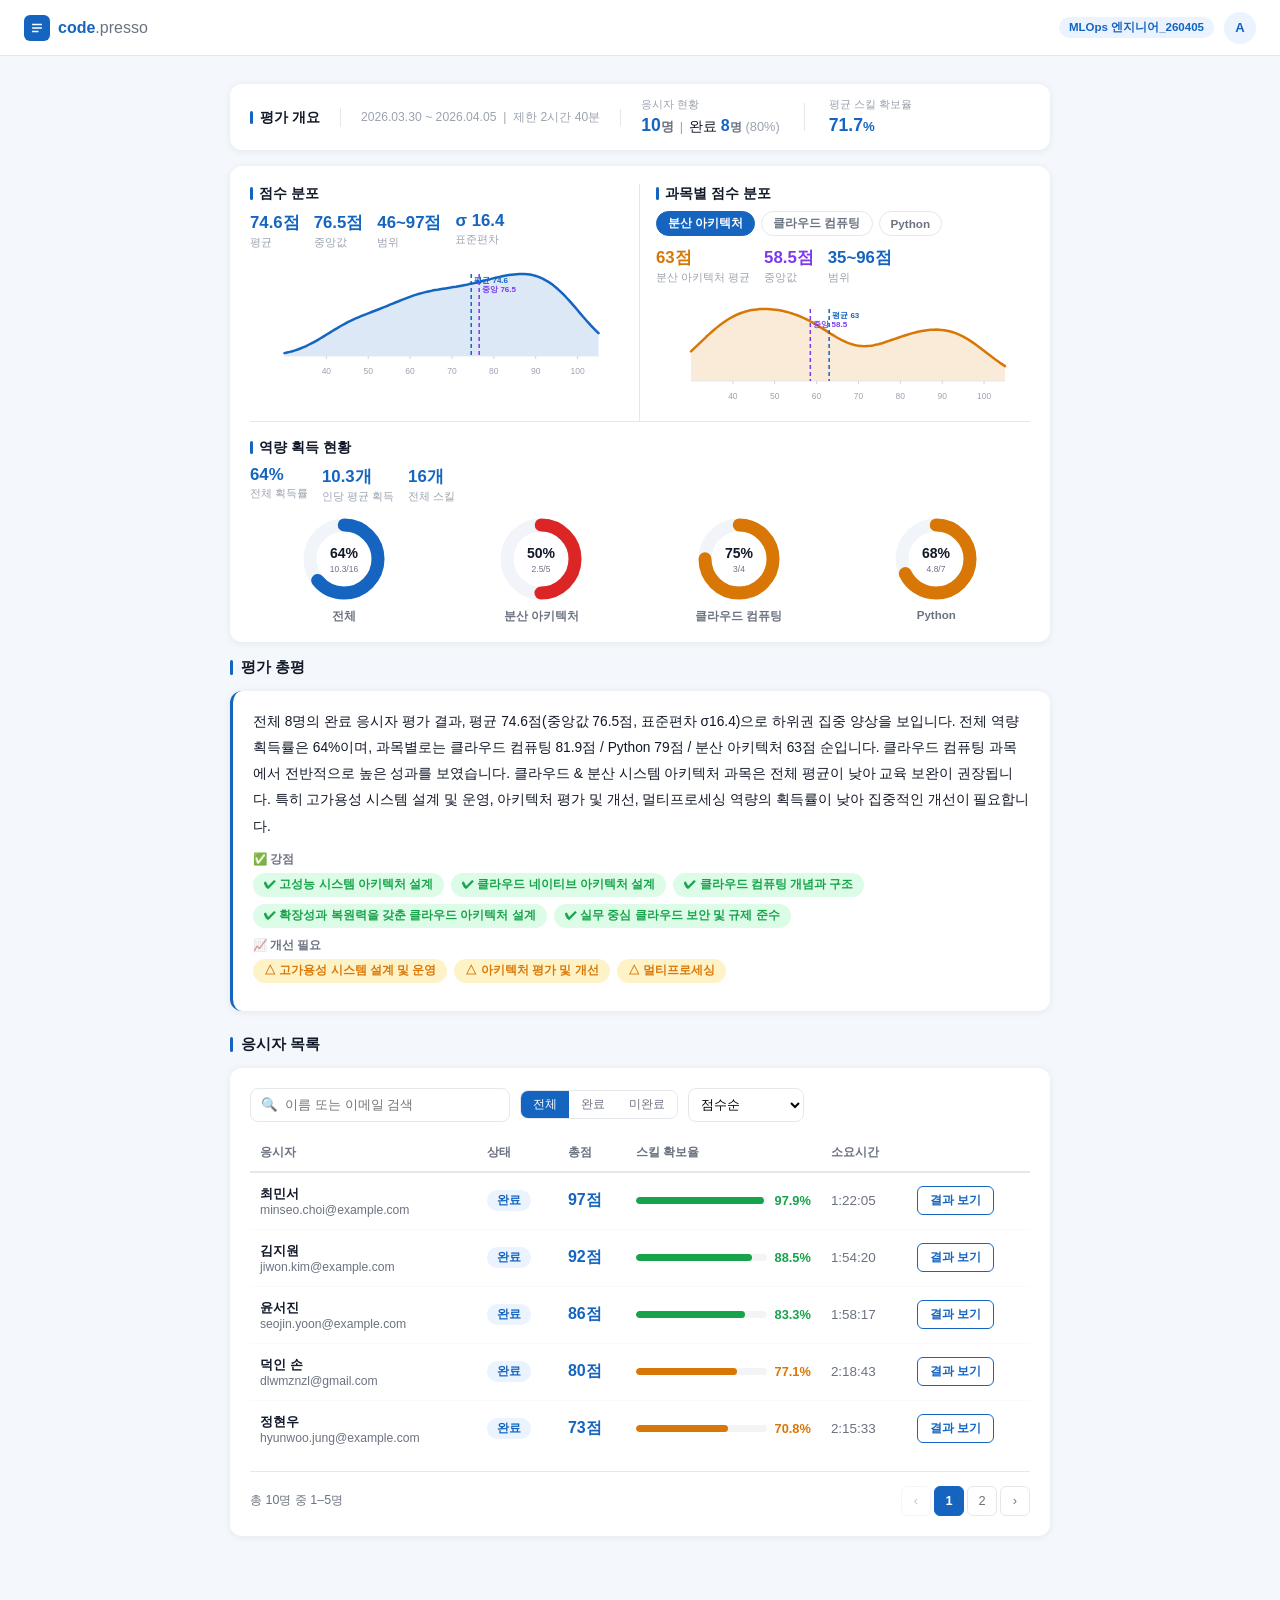
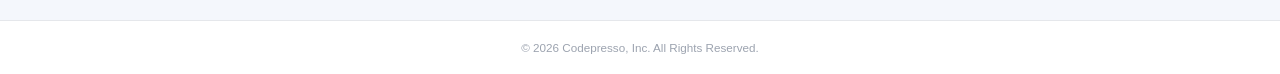
==== commit a90b46bf: "Unify insight cards + move group assessment to standalone section - 점수 분포 / 과목별 점수 분포 / 역량 획득 현황을 하나" ====
--- a/Desktop/GP Report/index.html
+++ b/Desktop/GP Report/index.html
@@ -624,28 +624,35 @@
         </div>
       </div>
 
-      <!-- 인사이트 블록 3종 (최상단) -->
-      <div class="insight-grid">
-        <!-- 점수 분포 곡선 -->
-        <div class="insight-card">
-          <div class="insight-header">점수 분포</div>
-          <div class="insight-stats" id="ins-score-stats"></div>
-          <svg id="ins-score-curve" class="chart-svg" height="120" viewBox="0 0 360 120"></svg>
+      <!-- 인사이트 통합 카드 -->
+      <div class="insight-card" style="margin-bottom:16px;">
+        <!-- 상단: 점수 분포 + 과목별 점수 분포 나란히 -->
+        <div style="display:grid; grid-template-columns:1fr 1fr; gap:0;">
+          <!-- 점수 분포 -->
+          <div style="padding:0 16px 16px 0; border-right:1px solid var(--border);">
+            <div class="insight-header">점수 분포</div>
+            <div class="insight-stats" id="ins-score-stats"></div>
+            <svg id="ins-score-curve" class="chart-svg" height="120" viewBox="0 0 360 120"></svg>
+          </div>
+          <!-- 과목별 점수 분포 -->
+          <div style="padding:0 0 16px 16px;">
+            <div class="insight-header">과목별 점수 분포</div>
+            <div class="ins-tab-group" id="ins-track-tabs"></div>
+            <div class="insight-stats" id="ins-track-stat-val"></div>
+            <svg id="ins-track-curve" class="chart-svg" height="110" viewBox="0 0 360 110"></svg>
+          </div>
         </div>
-        <!-- 과목별 점수 분포 곡선 (탭) -->
-        <div class="insight-card">
-          <div class="insight-header">과목별 점수 분포</div>
-          <div class="ins-tab-group" id="ins-track-tabs"></div>
-          <div class="insight-stats" id="ins-track-stat-val"></div>
-          <svg id="ins-track-curve" class="chart-svg" height="110" viewBox="0 0 360 110"></svg>
-        </div>
-        <!-- 역량 획득 도넛 전체 (full-width) -->
-        <div class="insight-card" style="grid-column:1/-1;">
-          <div class="insight-header">역량 획득 현황</div>
-          <div class="insight-stats" id="ins-skill-stats"></div>
-          <div class="donut-row" id="ins-skill-donuts"></div>
-        </div>
+        <!-- 구분선 -->
+        <div style="border-top:1px solid var(--border); margin:0 0 16px;"></div>
+        <!-- 하단: 역량 획득 현황 -->
+        <div class="insight-header">역량 획득 현황</div>
+        <div class="insight-stats" id="ins-skill-stats"></div>
+        <div class="donut-row" id="ins-skill-donuts"></div>
       </div>
+
+      <!-- 평가 총평 (전체 평가 기반) -->
+      <div class="sec-title">평가 총평</div>
+      <div class="comment-box" id="ins-group-assessment"></div>
 
       <!-- 응시자 목록 테이블 -->
       <div class="sec-title">응시자 목록</div>
@@ -1614,6 +1621,49 @@
 }
 
 /* ══════════════════════════════
+   그룹 총평 생성 (메인 페이지용)
+══════════════════════════════ */
+function generateGroupAssessment() {
+  const completed = EXAMINEES.filter(e => e.status === 'completed' && e.tracks.length > 0);
+  const stats = computeStats();
+  const trackStats = computeTrackStats();
+  const skillRates = computeSkillAcqRates();
+
+  // 점수 분포 특성
+  const skew = stats.avg > stats.median ? '상위권 집중' : stats.avg < stats.median ? '하위권 집중' : '고른 분포';
+
+  // 과목별 강/약
+  const sortedTracks = [...trackStats].sort((a,b) => b.avg - a.avg);
+  const strongTracks = trackStats.filter(t => t.avg >= 80).map(t => t.name);
+  const weakTracks   = trackStats.filter(t => t.avg <  65).map(t => t.name);
+
+  // 역량별 강/약 (획득률 기준)
+  const allSkillRates = TRACKS_META.flatMap((meta, ti) =>
+    meta.skills.map((s, si) => ({ name: s.name, rate: skillRates[ti][si] }))
+  );
+  const strongSkills = allSkillRates.filter(s => s.rate >= 75).map(s => s.name);
+  const weakSkills   = allSkillRates.filter(s => s.rate <  40).map(s => s.name);
+
+  const totalSkills = TRACKS_META.reduce((s, m) => s + m.skills.length, 0);
+  let totalAcq = 0;
+  completed.forEach(e => e.tracks.forEach(t => t.skillLevels.forEach(lv => { if (lv === 'acquired') totalAcq++; })));
+  const acqRate = Math.round(totalAcq / (completed.length * totalSkills) * 100);
+
+  const text =
+    `전체 ${completed.length}명의 완료 응시자 평가 결과, 평균 ${stats.avg}점(중앙값 ${stats.median}점, 표준편차 σ${stats.std})으로 ${skew} 양상을 보입니다. ` +
+    `전체 역량 획득률은 ${acqRate}%이며, 과목별로는 ${sortedTracks.map(t => `${t.name.replace('클라우드 & 분산 시스템 아키텍처','분산 아키텍처')} ${t.avg}점`).join(' / ')} 순입니다. ` +
+    (strongTracks.length ? `${strongTracks.join(', ')} 과목에서 전반적으로 높은 성과를 보였습니다. ` : '') +
+    (weakTracks.length   ? `${weakTracks.join(', ')} 과목은 전체 평균이 낮아 교육 보완이 권장됩니다. ` : '') +
+    (weakSkills.length   ? `특히 ${weakSkills.slice(0, 3).join(', ')} 역량의 획득률이 낮아 집중적인 개선이 필요합니다.` : '');
+
+  return {
+    text,
+    strengths:    strongSkills.slice(0, 5),
+    improvements: weakSkills.slice(0, 5),
+  };
+}
+
+/* ══════════════════════════════
    RENDER: 메인 인사이트 차트
 ══════════════════════════════ */
 function renderInsightCharts() {
@@ -1638,6 +1688,11 @@
 
   // ─ 역량 획득 도넛 ─
   renderSkillDonuts();
+
+  // ─ 그룹 총평 ─
+  const ga = generateGroupAssessment();
+  const gaEl = document.getElementById('ins-group-assessment');
+  if (gaEl) gaEl.innerHTML = assessmentHTML(ga);
 }
 
 /* ══════════════════════════════
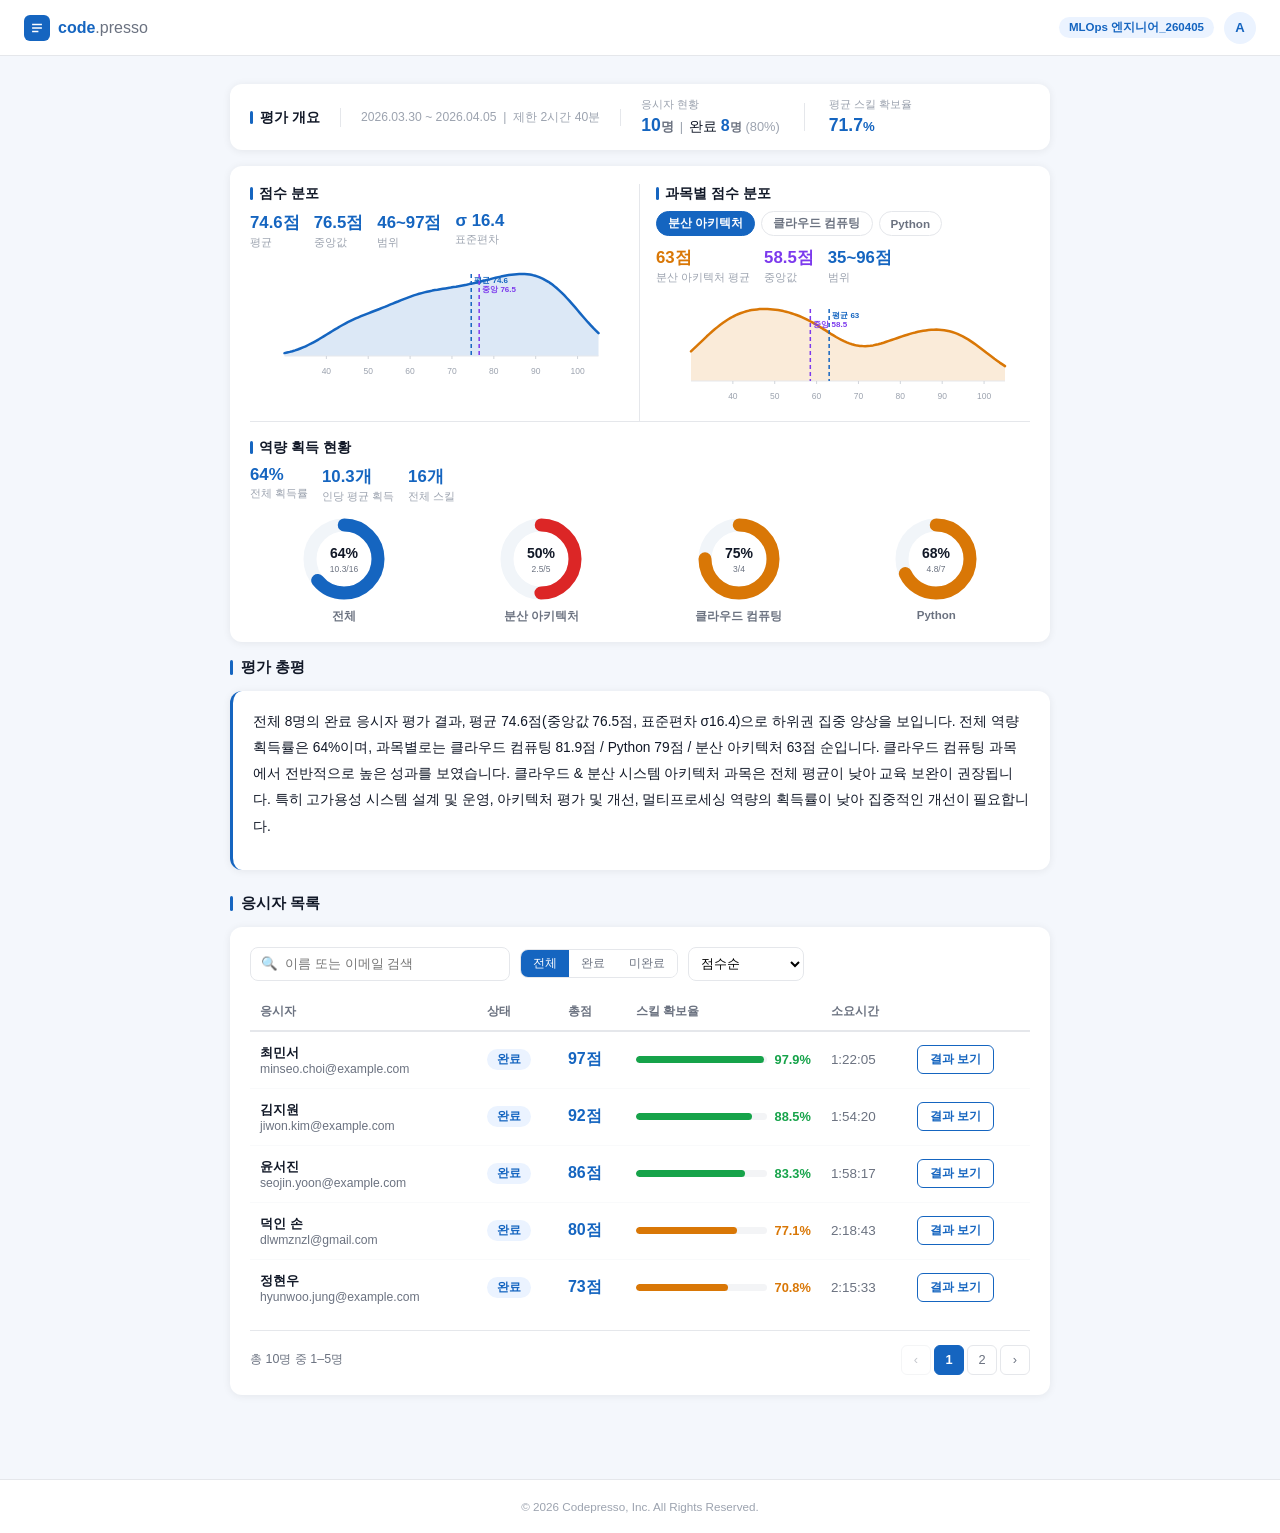
==== commit d0b57ba8: "Remove strength/improvement tags from main page group assessment 평가 총평은 텍스트만 표시, 강점/개선 필요 태그 제거  Co-" ====
--- a/Desktop/GP Report/index.html
+++ b/Desktop/GP Report/index.html
@@ -1692,7 +1692,7 @@
   // ─ 그룹 총평 ─
   const ga = generateGroupAssessment();
   const gaEl = document.getElementById('ins-group-assessment');
-  if (gaEl) gaEl.innerHTML = assessmentHTML(ga);
+  if (gaEl) gaEl.innerHTML = `<div class="comment-text">${ga.text}</div>`;
 }
 
 /* ══════════════════════════════
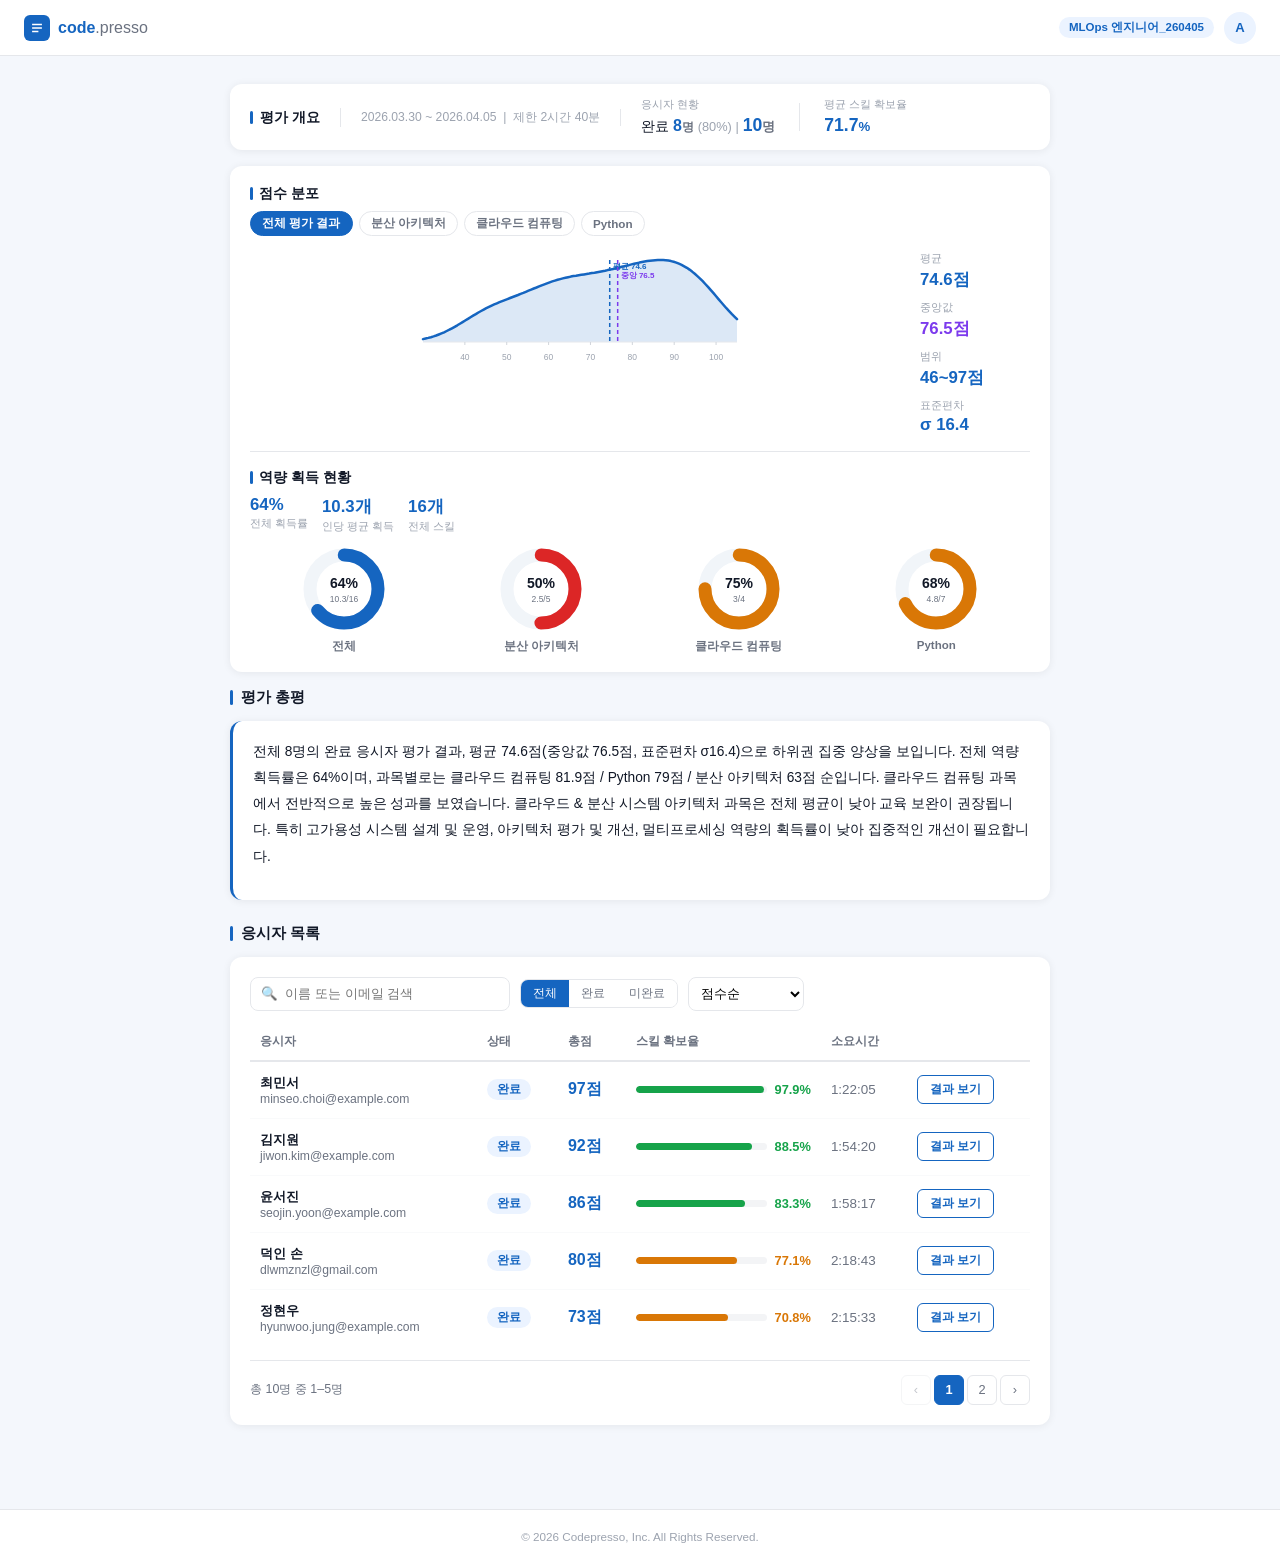
==== commit 31e9628e: "Refine score distribution section UX - Merge score/track distribution into single tabbed section (전체" ====
--- a/Desktop/GP Report/index.html
+++ b/Desktop/GP Report/index.html
@@ -4,578 +4,7 @@
   <meta charset="UTF-8" />
   <meta name="viewport" content="width=device-width, initial-scale=1.0" />
   <title>평가 관리 대시보드 | code.presso</title>
-  <style>
-    *, *::before, *::after { box-sizing: border-box; margin: 0; padding: 0; }
-
-    :root {
-      --primary:       #1565C0;
-      --primary-light: #1976D2;
-      --primary-bg:    #EBF3FF;
-      --acquired:      #16A34A;
-      --acquired-bg:   #DCFCE7;
-      --partial:       #D97706;
-      --partial-bg:    #FEF3C7;
-      --missing:       #DC2626;
-      --missing-bg:    #FEE2E2;
-      --bg:            #F4F7FC;
-      --card:          #FFFFFF;
-      --text:          #111827;
-      --text-sub:      #6B7280;
-      --text-mute:     #9CA3AF;
-      --border:        #E5E7EB;
-      --shadow:        0 1px 8px rgba(0,0,0,0.07);
-      --shadow-md:     0 4px 20px rgba(0,0,0,0.10);
-      --radius:        12px;
-      --radius-sm:     8px;
-    }
-
-    body {
-      font-family: 'Segoe UI', 'Apple SD Gothic Neo', sans-serif;
-      background: var(--bg);
-      color: var(--text);
-      min-height: 100vh;
-    }
-
-    /* ── 공통 레이아웃 ── */
-    .app { min-height: 100vh; display: flex; flex-direction: column; }
-
-    /* ── 탑바 ── */
-    .topbar {
-      background: #fff;
-      border-bottom: 1px solid var(--border);
-      padding: 0 24px;
-      height: 56px;
-      display: flex; align-items: center; justify-content: space-between;
-      position: sticky; top: 0; z-index: 100;
-    }
-    .topbar-brand { display: flex; align-items: center; gap: 8px; cursor: pointer; }
-    .brand-icon {
-      width: 26px; height: 26px; border-radius: 6px;
-      background: var(--primary);
-      display: flex; align-items: center; justify-content: center;
-    }
-    .brand-icon svg { width: 14px; height: 14px; fill: white; }
-    .brand-name { font-size: 1rem; font-weight: 700; color: var(--primary); }
-    .brand-name span { font-weight: 400; color: var(--text-sub); }
-    .breadcrumb {
-      display: flex; align-items: center; gap: 6px;
-      font-size: 0.82rem; color: var(--text-sub);
-    }
-    .crumb-link { color: var(--primary); cursor: pointer; font-weight: 500; }
-    .crumb-link:hover { text-decoration: underline; }
-    .crumb-sep { color: var(--text-mute); }
-    .topbar-user { display: flex; align-items: center; gap: 10px; }
-    .eval-badge {
-      background: var(--primary-bg); color: var(--primary);
-      font-size: 0.72rem; font-weight: 600;
-      padding: 3px 10px; border-radius: 99px;
-    }
-    .avatar {
-      width: 32px; height: 32px; border-radius: 50%;
-      background: var(--primary-bg);
-      color: var(--primary); font-weight: 700; font-size: 0.82rem;
-      display: flex; align-items: center; justify-content: center;
-    }
-
-    /* ── 콘텐츠 래퍼 (세로 중앙 정렬, 최대 너비 860px) ── */
-    .content-wrap {
-      flex: 1;
-      max-width: 860px;
-      width: 100%;
-      margin: 0 auto;
-      padding: 28px 20px 60px;
-    }
-
-    /* ── 페이지 전환 ── */
-    .page { display: none; }
-    .page.active { display: block; }
-
-    /* ── 섹션 타이틀 ── */
-    .sec-title {
-      font-size: 0.92rem; font-weight: 700; color: var(--text);
-      display: flex; align-items: center; gap: 8px;
-      margin-bottom: 14px;
-    }
-    .sec-title::before {
-      content: '';
-      display: inline-block; width: 3px; height: 15px;
-      background: var(--primary); border-radius: 2px;
-    }
-    .sec-divider {
-      display: flex; align-items: center; justify-content: space-between;
-      margin-bottom: 14px;
-    }
-
-    /* ── 뱃지 ── */
-    .badge {
-      display: inline-flex; align-items: center; gap: 4px;
-      padding: 3px 10px; border-radius: 99px;
-      font-size: 0.72rem; font-weight: 700;
-    }
-    .badge-acquired  { background: var(--acquired-bg);  color: var(--acquired); }
-    .badge-partial   { background: var(--partial-bg);   color: var(--partial); }
-    .badge-missing   { background: var(--missing-bg);   color: var(--missing); }
-    .badge-complete  { background: var(--primary-bg);   color: var(--primary); }
-    .badge-level     { background: #F3F4F6; color: var(--text-sub); font-size: 0.68rem; padding: 2px 8px; }
-
-    /* ── 핵심 지표 카드 (Hero Stats) ── */
-    .hero-cards {
-      display: grid;
-      grid-template-columns: repeat(4, 1fr);
-      gap: 14px;
-      margin-bottom: 24px;
-    }
-    .hero-cards-2 {
-      grid-template-columns: repeat(2, 1fr);
-    }
-    .hero-card {
-      background: var(--card);
-      border-radius: var(--radius);
-      padding: 20px 18px;
-      box-shadow: var(--shadow);
-      text-align: center;
-    }
-    .hero-card-icon { font-size: 1.3rem; margin-bottom: 6px; }
-    .hero-card-value {
-      font-size: 2.2rem; font-weight: 900; line-height: 1;
-      margin-bottom: 5px; color: var(--primary);
-    }
-    .hero-card-value.warn { color: var(--partial); }
-    .hero-card-value.good { color: var(--acquired); }
-    .hero-card-value small { font-size: 1rem; font-weight: 500; color: var(--text-sub); }
-    .hero-card-label { font-size: 0.76rem; color: var(--text-sub); font-weight: 500; }
-    .hero-card-sub   { font-size: 0.72rem; color: var(--text-mute); margin-top: 4px; }
-
-    /* ── 트랙 카드 (수직 레이아웃) ── */
-    .track-list { display: flex; flex-direction: column; gap: 14px; margin-bottom: 24px; }
-    .track-card {
-      background: var(--card);
-      border-radius: var(--radius);
-      box-shadow: var(--shadow);
-      overflow: hidden;
-      border-left: 4px solid transparent;
-      transition: box-shadow 0.15s;
-    }
-    .track-card:hover { box-shadow: var(--shadow-md); }
-    .track-card-header {
-      padding: 16px 20px;
-      display: flex; align-items: center; gap: 14px;
-      cursor: pointer;
-    }
-    .track-icon {
-      width: 40px; height: 40px; border-radius: 10px;
-      display: flex; align-items: center; justify-content: center;
-      font-size: 1.2rem; flex-shrink: 0;
-    }
-    .track-info { flex: 1; min-width: 0; }
-    .track-name { font-size: 0.92rem; font-weight: 700; margin-bottom: 3px; }
-    .track-meta { display: flex; align-items: center; gap: 8px; flex-wrap: wrap; }
-    .track-score-block { text-align: right; flex-shrink: 0; }
-    .track-score-num {
-      font-size: 2rem; font-weight: 900; line-height: 1;
-    }
-    .track-score-num small { font-size: 0.85rem; font-weight: 500; color: var(--text-sub); }
-    .track-score-label { font-size: 0.72rem; color: var(--text-sub); }
-
-    /* 스킬 확보율 바 */
-    .skill-rate-row {
-      padding: 0 20px 16px;
-      display: flex; align-items: center; gap: 12px;
-    }
-    .skill-rate-label { font-size: 0.78rem; color: var(--text-sub); width: 72px; flex-shrink: 0; }
-    .prog-bg {
-      flex: 1; height: 8px; background: #F3F4F6;
-      border-radius: 99px; overflow: hidden;
-    }
-    .prog-fill { height: 100%; border-radius: 99px; transition: width 0.8s ease; }
-    .skill-rate-val { font-size: 0.82rem; font-weight: 700; width: 46px; text-align: right; flex-shrink: 0; }
-
-    /* 스킬 칩 */
-    .skill-chips {
-      padding: 0 20px 16px;
-      display: flex; flex-wrap: wrap; gap: 6px;
-    }
-    .skill-chip {
-      display: inline-flex; align-items: center; gap: 4px;
-      padding: 4px 10px;
-      border-radius: 99px;
-      font-size: 0.75rem; font-weight: 600;
-      white-space: nowrap;
-    }
-
-    /* 세부보기 버튼 */
-    .track-detail-btn {
-      margin: 0 20px 16px;
-      padding: 8px 0;
-      width: calc(100% - 40px);
-      border: 1px solid var(--border);
-      border-radius: var(--radius-sm);
-      background: transparent; color: var(--primary);
-      font-size: 0.8rem; font-weight: 600;
-      cursor: pointer; transition: background 0.12s;
-    }
-    .track-detail-btn:hover { background: var(--primary-bg); }
-
-    /* ── 메인 페이지 테이블 ── */
-    .table-card {
-      background: var(--card);
-      border-radius: var(--radius);
-      box-shadow: var(--shadow);
-      padding: 20px;
-      margin-bottom: 24px;
-      overflow-x: auto;
-    }
-    .table-controls {
-      display: flex; gap: 10px; align-items: center;
-      margin-bottom: 14px; flex-wrap: wrap;
-    }
-    .search-input {
-      flex: 1; min-width: 160px; max-width: 260px;
-      height: 34px;
-      border: 1px solid var(--border); border-radius: var(--radius-sm);
-      padding: 0 10px; font-size: 0.83rem; outline: none;
-    }
-    .search-input:focus { border-color: var(--primary); }
-    .filter-tabs {
-      display: flex;
-      border: 1px solid var(--border); border-radius: var(--radius-sm);
-      overflow: hidden;
-    }
-    .filter-tab {
-      padding: 5px 12px; font-size: 0.78rem; font-weight: 500;
-      border: none; background: #fff; color: var(--text-sub);
-      cursor: pointer; transition: background 0.12s;
-    }
-    .filter-tab.active { background: var(--primary); color: #fff; }
-    .sort-select {
-      height: 34px; font-size: 0.8rem;
-      border: 1px solid var(--border); border-radius: var(--radius-sm);
-      padding: 0 8px; background: #fff; outline: none; cursor: pointer;
-    }
-    table { width: 100%; border-collapse: collapse; min-width: 560px; }
-    thead tr { border-bottom: 2px solid var(--border); }
-    th {
-      text-align: left; font-size: 0.76rem; font-weight: 600;
-      color: var(--text-sub); padding: 8px 10px 10px;
-    }
-    td { padding: 12px 10px; font-size: 0.84rem; border-bottom: 1px solid #F9FAFB; vertical-align: middle; }
-    tbody tr { cursor: pointer; transition: background 0.1s; }
-    tbody tr:hover { background: #F8FBFF; }
-    tbody tr:last-child td { border-bottom: none; }
-    .td-btn {
-      padding: 5px 12px;
-      border: 1px solid var(--primary); border-radius: 6px;
-      background: transparent; color: var(--primary);
-      font-size: 0.78rem; font-weight: 600; cursor: pointer;
-      transition: background 0.12s;
-    }
-    .td-btn:hover { background: var(--primary-bg); }
-
-    /* ── 개인 페이지 헤더 ── */
-    .person-header {
-      background: var(--card);
-      border-radius: var(--radius);
-      padding: 20px 22px;
-      box-shadow: var(--shadow);
-      margin-bottom: 24px;
-      display: flex; align-items: center; gap: 16px;
-    }
-    .person-avatar {
-      width: 50px; height: 50px; border-radius: 50%;
-      background: var(--primary-bg); color: var(--primary);
-      font-size: 1.3rem; font-weight: 800;
-      display: flex; align-items: center; justify-content: center; flex-shrink: 0;
-    }
-    .person-name { font-size: 1.2rem; font-weight: 800; margin-bottom: 4px; }
-    .person-meta { font-size: 0.8rem; color: var(--text-sub); display: flex; gap: 12px; flex-wrap: wrap; }
-
-    /* ── 트랙 세부 요약 카드 ── */
-    .summary-3 {
-      display: grid; grid-template-columns: repeat(3, 1fr);
-      gap: 14px; margin-bottom: 24px;
-    }
-    .summary-card {
-      background: var(--card); border-radius: var(--radius);
-      padding: 18px; box-shadow: var(--shadow); text-align: center;
-    }
-    .sc-icon { font-size: 1.2rem; margin-bottom: 6px; }
-    .sc-value {
-      font-size: 1.9rem; font-weight: 900; line-height: 1;
-      margin-bottom: 4px;
-    }
-    .sc-value small { font-size: 0.9rem; font-weight: 500; color: var(--text-sub); }
-    .sc-label { font-size: 0.74rem; color: var(--text-sub); font-weight: 500; }
-
-    /* ── 스킬 레벨 분포 바 ── */
-    .level-dist-bar {
-      background: var(--card); border-radius: var(--radius);
-      padding: 18px 20px; box-shadow: var(--shadow);
-      margin-bottom: 24px;
-    }
-    .level-bar-wrap {
-      display: flex; height: 18px; border-radius: 99px;
-      overflow: hidden; margin-bottom: 10px;
-    }
-    .level-bar-seg { transition: width 0.7s ease; }
-    .level-bar-legend {
-      display: flex; gap: 16px; flex-wrap: wrap;
-    }
-    .legend-item {
-      display: flex; align-items: center; gap: 5px;
-      font-size: 0.78rem; color: var(--text-sub);
-    }
-    .legend-dot { width: 9px; height: 9px; border-radius: 50%; flex-shrink: 0; }
-
-    /* ── 스킬 아코디언 ── */
-    .skill-accordion { display: flex; flex-direction: column; gap: 8px; margin-bottom: 24px; }
-    .acc-item {
-      background: var(--card); border-radius: var(--radius);
-      box-shadow: var(--shadow); overflow: hidden;
-    }
-    .acc-header {
-      padding: 14px 18px;
-      display: flex; align-items: center; gap: 12px;
-      cursor: pointer; user-select: none;
-      transition: background 0.1s;
-    }
-    .acc-header:hover { background: #FAFBFF; }
-    .acc-title { flex: 1; font-size: 0.88rem; font-weight: 600; }
-    .acc-right { display: flex; align-items: center; gap: 10px; }
-    .acc-score { font-size: 0.8rem; color: var(--text-sub); }
-    .acc-arrow { font-size: 0.65rem; color: var(--text-mute); transition: transform 0.2s; }
-    .acc-header.open .acc-arrow { transform: rotate(180deg); }
-    .acc-body {
-      max-height: 0; overflow: hidden;
-      transition: max-height 0.3s ease;
-    }
-    .acc-body.open { max-height: 300px; }
-    .acc-inner {
-      padding: 0 18px 16px;
-      font-size: 0.83rem; line-height: 1.75; color: var(--text-sub);
-      background: #FAFBFF;
-      border-top: 1px solid var(--border);
-    }
-
-    /* ── 비교 차트 (내 점수 vs 전체) ── */
-    .compare-card {
-      background: var(--card); border-radius: var(--radius);
-      padding: 18px 20px; box-shadow: var(--shadow);
-      margin-bottom: 24px;
-    }
-    .compare-row {
-      display: flex; align-items: center; gap: 10px;
-      margin-bottom: 12px;
-    }
-    .compare-label { width: 80px; font-size: 0.78rem; color: var(--text-sub); flex-shrink: 0; }
-    .compare-bars { flex: 1; display: flex; flex-direction: column; gap: 4px; }
-    .cbar-row { display: flex; align-items: center; gap: 6px; font-size: 0.72rem; }
-    .cbar-name { width: 24px; color: var(--text-mute); font-weight: 600; }
-    .cbar-bg { flex: 1; height: 7px; background: #F3F4F6; border-radius: 99px; overflow: hidden; }
-    .cbar-fill { height: 100%; border-radius: 99px; }
-    .cbar-val { width: 32px; text-align: right; font-weight: 700; }
-
-    /* ── 레이더 차트 카드 ── */
-    .radar-card {
-      background: var(--card); border-radius: var(--radius);
-      padding: 18px 20px; box-shadow: var(--shadow);
-      margin-bottom: 24px;
-    }
-    .radar-inner { display: flex; gap: 24px; align-items: center; flex-wrap: wrap; }
-    svg.radar-svg { flex-shrink: 0; }
-    .radar-legend { display: flex; flex-direction: column; gap: 10px; min-width: 160px; }
-    .radar-legend-item {
-      display: flex; align-items: center; gap: 10px;
-    }
-    .rl-dot { width: 10px; height: 10px; border-radius: 50%; flex-shrink: 0; }
-    .rl-name { font-size: 0.8rem; font-weight: 600; flex: 1; }
-    .rl-val { font-size: 0.85rem; font-weight: 800; }
-
-    /* ── 뒤로 버튼 ── */
-    .back-btn {
-      display: inline-flex; align-items: center; gap: 5px;
-      padding: 6px 12px;
-      border: 1px solid var(--border); border-radius: var(--radius-sm);
-      background: #fff; color: var(--text-sub);
-      font-size: 0.8rem; font-weight: 500;
-      cursor: pointer; transition: background 0.1s;
-      margin-bottom: 18px;
-    }
-    .back-btn:hover { background: var(--bg); color: var(--text); }
-
-    /* ── 평가 설명 텍스트 ── */
-    .eval-desc {
-      background: var(--card); border-radius: var(--radius);
-      padding: 16px 18px; box-shadow: var(--shadow);
-      margin-bottom: 24px;
-      font-size: 0.83rem; line-height: 1.75; color: var(--text-sub);
-      border-left: 3px solid var(--primary);
-    }
-
-    /* ── 페이지네이션 ── */
-    .pagination {
-      display: flex; align-items: center; justify-content: space-between;
-      margin-top: 14px; padding-top: 14px;
-      border-top: 1px solid var(--border);
-    }
-    .pg-info { font-size: 0.78rem; color: var(--text-sub); }
-    .pg-btns { display: flex; gap: 3px; }
-    .pg-btn {
-      width: 30px; height: 30px;
-      border: 1px solid var(--border); border-radius: 6px;
-      background: #fff; color: var(--text-sub);
-      font-size: 0.8rem; cursor: pointer;
-      display: flex; align-items: center; justify-content: center;
-    }
-    .pg-btn.active { background: var(--primary); color: #fff; border-color: var(--primary); font-weight: 700; }
-    .pg-btn:hover:not(.active) { background: var(--bg); }
-
-    /* ── 푸터 ── */
-    footer {
-      text-align: center; padding: 20px;
-      font-size: 0.73rem; color: var(--text-mute);
-      border-top: 1px solid var(--border); background: #fff;
-    }
-
-    /* ── 인사이트 그리드 ── */
-    .insight-grid {
-      display: grid; grid-template-columns: 1fr 1fr;
-      gap: 14px; margin-bottom: 24px;
-    }
-    .insight-card {
-      background: var(--card); border-radius: var(--radius);
-      box-shadow: var(--shadow); padding: 18px 20px;
-    }
-    .insight-header {
-      font-size: 0.88rem; font-weight: 700; color: var(--text);
-      margin-bottom: 8px;
-      display: flex; align-items: center; gap: 6px;
-    }
-    .insight-header::before {
-      content: ''; display: inline-block; width: 3px; height: 13px;
-      background: var(--primary); border-radius: 2px; flex-shrink: 0;
-    }
-    .insight-stats {
-      display: flex; gap: 14px; flex-wrap: wrap; margin-bottom: 10px;
-    }
-    .ins-stat { display: flex; flex-direction: column; gap: 2px; }
-    .ins-stat-val { font-size: 1.05rem; font-weight: 800; color: var(--primary); }
-    .ins-stat-val.good { color: var(--acquired); }
-    .ins-stat-val.warn { color: var(--partial); }
-    .ins-stat-val.miss { color: var(--missing); }
-    .ins-stat-lbl { font-size: 0.68rem; color: var(--text-mute); }
-    .chart-svg { width: 100%; display: block; overflow: visible; }
-
-    /* ── 코멘트/총평 박스 ── */
-    .comment-box {
-      background: var(--card); border-radius: var(--radius);
-      padding: 18px 20px; box-shadow: var(--shadow);
-      margin-bottom: 24px; border-left: 3px solid var(--primary);
-    }
-    .comment-text {
-      font-size: 0.86rem; line-height: 1.9; color: var(--text);
-      margin-bottom: 12px;
-    }
-    .tag-section-lbl { font-size: 0.72rem; font-weight: 700; color: var(--text-sub); margin-bottom: 6px; }
-    .tag-group { display: flex; flex-wrap: wrap; gap: 7px; margin-bottom: 10px; }
-    .tag {
-      display: inline-flex; align-items: center; gap: 4px;
-      padding: 4px 11px; border-radius: 99px;
-      font-size: 0.74rem; font-weight: 600;
-    }
-    .tag-strength { background: var(--acquired-bg); color: var(--acquired); }
-    .tag-improve  { background: var(--partial-bg);  color: var(--partial);  }
-
-    /* ── summary-4 (세부 페이지 카드 4열) ── */
-    .summary-4 {
-      display: grid; grid-template-columns: repeat(4, 1fr);
-      gap: 14px; margin-bottom: 24px;
-    }
-
-    /* ── 그룹 바 범례 ── */
-    .gbar-legend { display: flex; gap: 14px; margin-bottom: 6px; }
-    .gbar-legend-item { display: flex; align-items: center; gap: 5px; font-size: 0.72rem; color: var(--text-sub); }
-    .gbar-legend-dot { width: 10px; height: 10px; border-radius: 3px; }
-
-    /* ── 과목별 점수 바 ── */
-    .track-score-bar {
-      display: flex; align-items: center; gap: 10px; margin-bottom: 10px;
-    }
-    .tsb-label { font-size: 0.78rem; color: var(--text-sub); width: 130px; flex-shrink: 0; overflow: hidden; text-overflow: ellipsis; white-space: nowrap; }
-    .tsb-bar-bg { flex: 1; height: 9px; background: #F3F4F6; border-radius: 99px; overflow: hidden; }
-    .tsb-bar-fill { height: 100%; border-radius: 99px; }
-    .tsb-val { font-size: 0.8rem; font-weight: 700; width: 42px; text-align: right; flex-shrink: 0; }
-
-    /* ── 평가 개요 헤더 바 ── */
-    .eval-overview-bar {
-      background: var(--card);
-      border-radius: var(--radius);
-      box-shadow: var(--shadow);
-      padding: 14px 20px;
-      margin-bottom: 16px;
-      display: flex; align-items: center; gap: 0;
-      flex-wrap: wrap;
-    }
-    .eval-overview-title {
-      font-size: 0.88rem; font-weight: 700; color: var(--text);
-      display: flex; align-items: center; gap: 7px;
-      padding-right: 20px; margin-right: 20px;
-      border-right: 1px solid var(--border);
-      white-space: nowrap;
-    }
-    .eval-overview-title::before {
-      content: ''; display: inline-block; width: 3px; height: 13px;
-      background: var(--primary); border-radius: 2px;
-    }
-    .eval-period {
-      font-size: 0.76rem; color: var(--text-mute);
-      padding-right: 20px; margin-right: 20px;
-      border-right: 1px solid var(--border);
-      white-space: nowrap;
-    }
-    .eval-stats-inline {
-      display: flex; align-items: center; gap: 24px; flex-wrap: wrap;
-    }
-    .esi-item { display: flex; flex-direction: column; gap: 1px; }
-    .esi-val {
-      font-size: 1.1rem; font-weight: 900; color: var(--primary); line-height: 1.1;
-    }
-    .esi-val.good { color: var(--acquired); }
-    .esi-val.warn { color: var(--partial); }
-    .esi-lbl { font-size: 0.68rem; color: var(--text-mute); font-weight: 500; }
-    .esi-divider {
-      width: 1px; height: 28px; background: var(--border); flex-shrink: 0;
-    }
-
-    /* ── 인사이트 탭 버튼 ── */
-    .ins-tab-group { display:flex; gap:6px; flex-wrap:wrap; margin-bottom:10px; }
-    .ins-tab-btn {
-      padding: 4px 11px; border-radius: 99px;
-      border: 1px solid var(--border); background: #fff;
-      font-size: 0.73rem; font-weight: 600; color: var(--text-sub);
-      cursor: pointer; transition: all 0.12s;
-    }
-    .ins-tab-btn.active { background: var(--primary); color: #fff; border-color: var(--primary); }
-    .ins-tab-btn:hover:not(.active) { background: var(--primary-bg); color: var(--primary); }
-
-    /* ── 도넛 그리드 ── */
-    .donut-row { display:flex; gap:10px; flex-wrap:wrap; justify-content:space-around; margin-top:6px; }
-    .donut-item { display:flex; flex-direction:column; align-items:center; gap:5px; min-width:80px; }
-    .donut-item-label { font-size:0.72rem; color:var(--text-sub); font-weight:600; text-align:center; max-width:90px; }
-
-    /* ── 반응형 ── */
-    @media (max-width: 680px) {
-      .hero-cards { grid-template-columns: repeat(2, 1fr); }
-      .summary-3  { grid-template-columns: repeat(2, 1fr); }
-      .summary-4  { grid-template-columns: repeat(2, 1fr); }
-      .insight-grid { grid-template-columns: 1fr; }
-      .radar-inner { flex-direction: column; }
-      .content-wrap { padding: 16px 14px 40px; }
-    }
-    @media (max-width: 400px) {
-      .hero-cards { grid-template-columns: 1fr 1fr; }
-      .hero-card-value { font-size: 1.7rem; }
-    }
-  </style>
+  <link rel="stylesheet" href="css/style.css" />
 </head>
 <body>
 <div class="app">
@@ -610,10 +39,10 @@
         <div class="eval-stats-inline">
           <div class="esi-item">
             <span class="esi-lbl" style="margin-bottom:3px;">응시자 현황</span>
-            <div style="display:flex; align-items:baseline; gap:6px; flex-wrap:wrap;">
+            <div style="display:flex; align-items:baseline; gap:6px; flex-wrap:wrap;">              
+              <span style="font-size:0.85rem;">완료 <span class="esi-val" id="main-esi-done" style="font-size:1rem;">8<span style="font-size:0.75em;font-weight:600;color:var(--text-sub);">명</span></span> <span id="main-esi-rate-pct" style="font-size:0.8rem; color:var(--text-mute);">(80%)</span>
+              <span style="font-size:0.8rem; color:var(--text-mute);">|</span>
               <span class="esi-val" id="main-esi-total">10<span style="font-size:0.75em;font-weight:600;color:var(--text-sub);">명</span></span>
-              <span style="font-size:0.8rem; color:var(--text-mute);">|</span>
-              <span style="font-size:0.85rem;">완료 <span class="esi-val" id="main-esi-done" style="font-size:1rem;">8<span style="font-size:0.75em;font-weight:600;color:var(--text-sub);">명</span></span> <span id="main-esi-rate-pct" style="font-size:0.8rem; color:var(--text-mute);">(80%)</span></span>
             </div>
           </div>
           <div class="esi-divider"></div>
@@ -626,21 +55,15 @@
 
       <!-- 인사이트 통합 카드 -->
       <div class="insight-card" style="margin-bottom:16px;">
-        <!-- 상단: 점수 분포 + 과목별 점수 분포 나란히 -->
-        <div style="display:grid; grid-template-columns:1fr 1fr; gap:0;">
-          <!-- 점수 분포 -->
-          <div style="padding:0 16px 16px 0; border-right:1px solid var(--border);">
-            <div class="insight-header">점수 분포</div>
-            <div class="insight-stats" id="ins-score-stats"></div>
+        <!-- 점수 분포 + 탭 -->
+        <div class="insight-header">점수 분포</div>
+        <div class="ins-tab-group" id="ins-score-tabs"></div>
+        <!-- 차트(좌) + 통계(우) -->
+        <div style="display:flex; gap:20px; align-items:flex-start; margin-bottom:16px;">
+          <div style="flex:1; min-width:0;">
             <svg id="ins-score-curve" class="chart-svg" height="120" viewBox="0 0 360 120"></svg>
           </div>
-          <!-- 과목별 점수 분포 -->
-          <div style="padding:0 0 16px 16px;">
-            <div class="insight-header">과목별 점수 분포</div>
-            <div class="ins-tab-group" id="ins-track-tabs"></div>
-            <div class="insight-stats" id="ins-track-stat-val"></div>
-            <svg id="ins-track-curve" class="chart-svg" height="110" viewBox="0 0 360 110"></svg>
-          </div>
+          <div id="ins-score-stats" style="display:flex; flex-direction:column; gap:10px; min-width:110px; padding-top:6px;"></div>
         </div>
         <!-- 구분선 -->
         <div style="border-top:1px solid var(--border); margin:0 0 16px;"></div>
@@ -840,1371 +263,9 @@
   <footer>© 2026 Codepresso, Inc. All Rights Reserved.</footer>
 </div><!-- /app -->
 
-
-<script>
-/* ══════════════════════════════
-   DATA (MLOps 엔지니어_260405)
-══════════════════════════════ */
-const EVALUATION = {
-  title:     'MLOps 엔지니어_260405',
-  period:    '2026.03.30 ~ 2026.04.05',
-  timeLimit: '2시간 40분',
-};
-
-/* 트랙/스킬 메타데이터 (이름·설명·아이콘 등 고정값) */
-const TRACKS_META = [
-  {
-    id: 1,
-    name: '클라우드 & 분산 시스템 아키텍처',
-    level: '중급', icon: '☁️',
-    desc: '이 레벨은 클라우드 네이티브 및 분산 시스템 환경에서의 복잡한 요구사항을 해결하기 위해, 아키텍처를 직접 설계하고 운영 전략을 수립할 수 있는 실전 역량을 갖추는 단계입니다.',
-    skills: [
-      { name: '분산 시스템 설계',
-        desc: '확장 가능한 분산 환경을 구축하기 위한 설계 능력을 검증합니다. 분산 시스템의 기초 개념을 바탕으로 노드 간 상호작용 원리를 이해하고, 적절한 설계 패턴을 적용하여 아키텍처를 구조화하는 능력을 평가합니다.' },
-      { name: '고성능 시스템 아키텍처 설계',
-        desc: '대규모 트래픽 환경에서도 안정적인 응답 속도를 유지하기 위한 최적화 능력을 검증합니다. 성능 측정 및 분석을 통해 시스템 병목 구간을 정확히 진단하고, 캐싱 전략 심화 기술을 적용하여 데이터 접근 속도를 극대화하는 능력을 평가합니다.' },
-      { name: '고가용성 시스템 설계 및 운영',
-        desc: '서비스의 연속성을 보장하기 위해 중단 없는 시스템을 설계하고 운영하는 능력을 검증합니다. 고가용성 확보 전략을 수립하여 SPOF를 제거하고, 로드밸런싱을 통해 트래픽을 효율적으로 분산하는 능력을 평가합니다.' },
-      { name: '클라우드 네이티브 아키텍처 설계',
-        desc: '클라우드 환경에 최적화된 유연하고 탄력적인 시스템을 구축하는 능력을 검증합니다. 클라우드 네이티브 개념을 바탕으로 MSA 및 DevOps 원칙을 이해하고, 컨테이너 기술을 활용하여 애플리케이션의 배포와 관리 효율성을 극대화하는 능력을 평가합니다.' },
-      { name: '아키텍처 평가 및 개선',
-        desc: '시스템의 현재 상태를 객관적으로 진단하고 지속 가능한 발전 방향을 설계하는 능력을 검증합니다. 아키텍처 평가 방법과 품질 속성을 활용하여 시스템의 구조적 적합성을 판별하고, 기술 부채를 관리하는 실무 역량을 포함합니다.' },
-    ]
-  },
-  {
-    id: 2,
-    name: '클라우드 컴퓨팅',
-    level: '중급', icon: '🌐',
-    desc: '클라우드 컴퓨팅의 중급 수준 실무 역량을 종합적으로 검증합니다. 클라우드 아키텍처 설계 원칙과 핵심 구성 요소 이해를 바탕으로, 확장성과 비즈니스 연속성을 고려한 아키텍처 구성 능력을 평가합니다.',
-    skills: [
-      { name: '클라우드 컴퓨팅 개념과 구조',
-        desc: '클라우드 컴퓨팅의 기본 개념과 구조적 원리를 이해하는 능력을 검증합니다. 클라우드 환경을 구성하는 핵심 요소와 그 상호 연관성을 파악하고, 클라우드 관리 및 보안의 기본 요소를 인식합니다.' },
-      { name: '확장성과 복원력을 갖춘 클라우드 아키텍처 설계',
-        desc: '확장성과 복원력을 갖춘 클라우드 아키텍처를 설계하는 능력을 검증합니다. 자동 확장, 로드 밸런싱, 멀티 AZ 설계 등의 개념을 적용하여 장애 복구와 재해 대응이 가능한 시스템을 구축합니다.' },
-      { name: '실무 중심 클라우드 보안 및 규제 준수',
-        desc: '실무 중심의 클라우드 보안 및 규제 준수 역량을 검증합니다. IAM 역할 및 정책 설정, 보안 네트워크 아키텍처 구축, 데이터 암호화 및 접근 제어 적용을 포함합니다.' },
-      { name: '클라우드 네트워크 및 성능 최적화',
-        desc: '클라우드 네트워크를 효율적이고 안정적으로 설계·관리·최적화하는 능력을 검증합니다. 보안 네트워크 구조 설계, DNS와 CDN을 활용한 트래픽 분산, 네트워크 성능 모니터링 및 비용 효율적 네트워크 전략 수립을 포함합니다.' },
-    ]
-  },
-  {
-    id: 3,
-    name: 'Python',
-    level: '전문가', icon: '🐍',
-    desc: 'Python 언어의 고급 수준 실무 역량을 종합적으로 검증합니다. 데코레이터와 컨텍스트 매니저를 활용한 고급 언어 기능 구현, 람다와 고급 모듈을 통한 효율적인 코드 작성 능력을 평가합니다.',
-    skills: [
-      { name: '데코레이터',
-        desc: 'Python에서 데코레이터를 이해하고 구현하는 능력을 검증합니다. 데코레이터 정의, 인자를 포함한 데코레이터 적용, 데코레이터 중첩, 클래스 기반 데코레이터를 포함합니다.' },
-      { name: '고급 Python 모듈',
-        desc: '고급 Python 모듈을 이해하고 활용하는 능력을 검증합니다. 알고리즘, 자료구조, 수학 연산, 날짜 및 시간 처리와 관련된 모듈을 포함합니다.' },
-      { name: '람다',
-        desc: 'Python에서 람다 함수를 정의하고 활용하는 능력을 검증합니다. 매개변수 처리, 반환값 처리, 간결한 연산을 위한 람다 함수 활용을 포함합니다.' },
-      { name: '파일 입출력',
-        desc: 'Python에서 파일 입출력 작업을 수행하는 능력을 검증합니다. 파일 읽기, 파일 쓰기, 파일 모드 관리, 파일 처리 중 예외 처리를 포함합니다.' },
-      { name: 'JSON',
-        desc: 'Python에서 JSON 데이터를 파싱하고 처리하는 능력을 검증합니다. JSON 데이터 읽기 및 쓰기, JSON 구조 이해, JSON 데이터 타입 처리를 포함합니다.' },
-      { name: '멀티프로세싱',
-        desc: 'Python에서 다중 프로세스를 생성하고 관리하는 능력을 검증합니다. 프로세스 생성 및 관리, 프로세스 간 통신, 동기화 기법, 멀티프로세싱 환경에서의 예외 처리를 포함합니다.' },
-      { name: '멀티스레딩',
-        desc: 'Python에서 멀티스레딩을 구현하는 능력을 검증합니다. 스레드 생성 및 관리, 스레드 간 통신, 동기화 기법, 스레드 프로그램에서의 예외 처리를 포함합니다.' },
-    ]
-  }
-];
-
-/*
-  tracks[i].skillLevels 순서는 TRACKS_META[i].skills 순서와 동일:
-  T1(5개): 분산시스템설계 / 고성능아키텍처 / 고가용성 / 클라우드네이티브 / 아키텍처평가
-  T2(4개): 클라우드개념 / 확장성아키텍처 / 보안규제 / 네트워크최적화
-  T3(7개): 데코레이터 / 고급모듈 / 람다 / 파일입출력 / JSON / 멀티프로세싱 / 멀티스레딩
-*/
-const EXAMINEES = [
-  {
-    id: 1,
-    name: '덕인 손', email: 'dlwmznzl@gmail.com',
-    status: 'completed', date: '2026.04.05',
-    totalScore: 80, rate: 77.1, time: '2:18:43',
-    tracks: [
-      { score: 55, rate: 47.8, time: '0:08:20',
-        skillLevels: ['partial','acquired','partial','acquired','missing'] },
-      { score: 90, rate: 89.5, time: '0:20:11',
-        skillLevels: ['acquired','acquired','acquired','partial'] },
-      { score: 95, rate: 91.0, time: '1:50:12',
-        skillLevels: ['acquired','acquired','acquired','acquired','acquired','partial','acquired'] },
-    ]
-  },
-  {
-    id: 2,
-    name: '김지원', email: 'jiwon.kim@example.com',
-    status: 'completed', date: '2026.04.04',
-    totalScore: 92, rate: 88.5, time: '1:54:20',
-    tracks: [
-      { score: 88, rate: 80.0, time: '0:18:45',
-        skillLevels: ['acquired','acquired','acquired','acquired','partial'] },
-      { score: 95, rate: 93.8, time: '0:22:33',
-        skillLevels: ['acquired','acquired','acquired','acquired'] },
-      { score: 93, rate: 91.4, time: '1:13:02',
-        skillLevels: ['acquired','acquired','acquired','acquired','acquired','acquired','partial'] },
-    ]
-  },
-  {
-    id: 3,
-    name: '이준혁', email: 'junhyuk.lee@example.com',
-    status: 'completed', date: '2026.04.04',
-    totalScore: 65, rate: 62.5, time: '2:31:08',
-    tracks: [
-      { score: 48, rate: 40.0, time: '0:25:14',
-        skillLevels: ['missing','acquired','partial','partial','missing'] },
-      { score: 75, rate: 75.0, time: '0:28:50',
-        skillLevels: ['acquired','acquired','partial','acquired'] },
-      { score: 72, rate: 71.4, time: '1:37:04',
-        skillLevels: ['acquired','partial','acquired','acquired','partial','missing','acquired'] },
-    ]
-  },
-  {
-    id: 4,
-    name: '박소연', email: 'soyeon.park@example.com',
-    status: 'completed', date: '2026.04.05',
-    totalScore: 46, rate: 41.7, time: '2:38:51',
-    tracks: [
-      { score: 35, rate: 20.0, time: '0:31:22',
-        skillLevels: ['missing','partial','missing','missing','missing'] },
-      { score: 55, rate: 50.0, time: '0:29:17',
-        skillLevels: ['acquired','partial','missing','partial'] },
-      { score: 48, rate: 57.1, time: '1:38:12',
-        skillLevels: ['acquired','partial','partial','missing','acquired','missing','partial'] },
-    ]
-  },
-  {
-    id: 5,
-    name: '최민서', email: 'minseo.choi@example.com',
-    status: 'completed', date: '2026.04.03',
-    totalScore: 97, rate: 97.9, time: '1:22:05',
-    tracks: [
-      { score: 96, rate: 100.0, time: '0:14:38',
-        skillLevels: ['acquired','acquired','acquired','acquired','acquired'] },
-      { score: 98, rate: 100.0, time: '0:18:21',
-        skillLevels: ['acquired','acquired','acquired','acquired'] },
-      { score: 97, rate: 100.0, time: '0:49:06',
-        skillLevels: ['acquired','acquired','acquired','acquired','acquired','acquired','acquired'] },
-    ]
-  },
-  {
-    id: 6,
-    name: '정현우', email: 'hyunwoo.jung@example.com',
-    status: 'completed', date: '2026.04.04',
-    totalScore: 73, rate: 70.8, time: '2:15:33',
-    tracks: [
-      { score: 62, rate: 60.0, time: '0:22:10',
-        skillLevels: ['acquired','acquired','partial','acquired','missing'] },
-      { score: 82, rate: 81.3, time: '0:24:45',
-        skillLevels: ['acquired','acquired','acquired','partial'] },
-      { score: 75, rate: 71.4, time: '1:28:38',
-        skillLevels: ['acquired','acquired','partial','acquired','partial','missing','acquired'] },
-    ]
-  },
-  {
-    id: 7,
-    name: '강태양', email: 'taeyang.kang@example.com',
-    status: 'completed', date: '2026.04.05',
-    totalScore: 58, rate: 52.1, time: '2:29:44',
-    tracks: [
-      { score: 42, rate: 40.0, time: '0:27:30',
-        skillLevels: ['missing','partial','missing','acquired','missing'] },
-      { score: 68, rate: 62.5, time: '0:26:12',
-        skillLevels: ['acquired','partial','acquired','missing'] },
-      { score: 64, rate: 57.1, time: '1:36:02',
-        skillLevels: ['acquired','acquired','partial','partial','acquired','missing','partial'] },
-    ]
-  },
-  {
-    id: 8,
-    name: '윤서진', email: 'seojin.yoon@example.com',
-    status: 'completed', date: '2026.04.03',
-    totalScore: 86, rate: 83.3, time: '1:58:17',
-    tracks: [
-      { score: 78, rate: 80.0, time: '0:19:55',
-        skillLevels: ['acquired','acquired','acquired','acquired','partial'] },
-      { score: 92, rate: 93.8, time: '0:21:08',
-        skillLevels: ['acquired','acquired','acquired','acquired'] },
-      { score: 88, rate: 85.7, time: '1:17:14',
-        skillLevels: ['acquired','acquired','acquired','acquired','acquired','partial','acquired'] },
-    ]
-  },
-  {
-    id: 9,
-    name: '임채원', email: 'chaewon.lim@example.com',
-    status: 'incomplete', date: '-',
-    totalScore: null, rate: null, time: '-',
-    tracks: []
-  },
-  {
-    id: 10,
-    name: '조아린', email: 'arin.jo@example.com',
-    status: 'incomplete', date: '-',
-    totalScore: null, rate: null, time: '-',
-    tracks: []
-  },
-];
-
-const LEVEL_LABEL = { acquired: '획득', partial: '보완 필요', missing: '미획득' };
-const LEVEL_CLASS = { acquired: 'badge-acquired', partial: 'badge-partial', missing: 'badge-missing' };
-const LEVEL_COLOR = { acquired: '#16A34A', partial: '#D97706', missing: '#DC2626' };
-
-/* 점수 구간에 따른 트랙 컬러 */
-function trackColor(score)   { return score >= 80 ? '#16A34A' : score >= 60 ? '#D97706' : '#DC2626'; }
-function trackColorBg(score) { return score >= 80 ? '#F0FDF4' : score >= 60 ? '#FFFBEB' : '#FEF2F2'; }
-function rateColor(rate)     { return rate  >= 80 ? 'var(--acquired)' : rate >= 60 ? 'var(--partial)' : 'var(--missing)'; }
-
-/* 응시자 + TRACKS_META 병합 → 렌더용 트랙 배열 */
-function buildTracks(examinee) {
-  if (!examinee.tracks || examinee.tracks.length === 0) return [];
-  return TRACKS_META.map((meta, i) => {
-    const pt = examinee.tracks[i];
-    return {
-      ...meta,
-      score: pt.score,
-      rate:  pt.rate,
-      time:  pt.time,
-      color:   trackColor(pt.score),
-      colorBg: trackColorBg(pt.score),
-      skills: meta.skills.map((s, j) => ({ ...s, level: pt.skillLevels[j] })),
-    };
-  });
-}
-
-/* ══════════════════════════════
-   STATS HELPERS
-══════════════════════════════ */
-function computeStats() {
-  const scores = EXAMINEES.filter(e => e.status === 'completed').map(e => e.totalScore).sort((a,b) => a-b);
-  const n = scores.length;
-  if (!n) return null;
-  const avg = scores.reduce((s,v) => s+v,0) / n;
-  const median = n % 2 === 0 ? (scores[n/2-1]+scores[n/2])/2 : scores[Math.floor(n/2)];
-  const std = Math.sqrt(scores.reduce((s,v) => s+(v-avg)**2,0)/n);
-  const q1 = scores[Math.floor(n*0.25)];
-  const q3 = scores[Math.floor(n*0.75)];
-  return { scores, n, avg: Math.round(avg*10)/10, median, std: Math.round(std*10)/10,
-           min: scores[0], max: scores[n-1], q1, q3 };
-}
-
-function computeTrackStats() {
-  const completed = EXAMINEES.filter(e => e.status === 'completed' && e.tracks.length > 0);
-  return TRACKS_META.map((meta, i) => {
-    const vals = completed.map(e => e.tracks[i].score);
-    const avg = vals.reduce((s,v) => s+v,0) / vals.length;
-    const std = Math.sqrt(vals.reduce((s,v) => s+(v-avg)**2,0)/vals.length);
-    return { name: meta.name, avg: Math.round(avg*10)/10, std: Math.round(std*10)/10 };
-  });
-}
-
-function computeSkillAcqRates() {
-  // Returns [trackIdx][skillIdx] => rate 0-100
-  const completed = EXAMINEES.filter(e => e.status === 'completed' && e.tracks.length > 0);
-  return TRACKS_META.map((meta, ti) =>
-    meta.skills.map((_, si) => {
-      const acq = completed.filter(e => e.tracks[ti].skillLevels[si] === 'acquired').length;
-      return Math.round(acq / completed.length * 100);
-    })
-  );
-}
-
-function getPercentile(score, sortedScores) {
-  const below = sortedScores.filter(s => s < score).length;
-  const pct = Math.round(below / sortedScores.length * 100);
-  return `상위 ${100 - pct}%`;
-}
-
-function timeToSec(t) {
-  if (!t || t === '-') return 0;
-  const p = t.split(':').map(Number);
-  return (p[0]||0)*3600 + (p[1]||0)*60 + (p[2]||0);
-}
-
-/* ══════════════════════════════
-   SVG HELPERS
-══════════════════════════════ */
-const NS = 'http://www.w3.org/2000/svg';
-function svgEl(tag, attrs) {
-  const el = document.createElementNS(NS, tag);
-  for (const [k,v] of Object.entries(attrs||{})) el.setAttribute(k,v);
-  return el;
-}
-function svgTxt(svg, text, x, y, attrs) {
-  const t = svgEl('text', { x, y, 'text-anchor':'middle', 'dominant-baseline':'middle', ...attrs });
-  t.textContent = text;
-  svg.appendChild(t);
-}
-function clearSvg(id) {
-  const el = document.getElementById(id);
-  if (el) { el.innerHTML = ''; return el; }
-  return null;
-}
-
-/* ══════════════════════════════
-   CHART: KDE 곡선 (smooth curve)
-   scores: number[], avgVal, medVal: lines
-   markerScore: optional red marker
-   color: stroke color
-══════════════════════════════ */
-function renderKDECurve(svgId, scores, avgVal, medVal, markerScore, color) {
-  const svg = clearSvg(svgId); if (!svg) return;
-  const W=360, H=parseInt(svg.getAttribute('height')||'120'),
-        padL=28, padR=18, padT=14, padB=24;
-  const xMin=30, xMax=105, nPts=120;
-  const bw = Math.max(7, 10 - scores.length * 0.3); // adaptive bandwidth
-  const col = color || '#1565C0';
-
-  // KDE density
-  const xs = Array.from({length:nPts}, (_,i) => xMin + (i/(nPts-1))*(xMax-xMin));
-  const ys = xs.map(x => scores.reduce((s,v) => {
-    const z=(x-v)/bw; return s + Math.exp(-0.5*z*z);
-  }, 0));
-  const maxY = Math.max(...ys, 0.001);
-  const cW = W-padL-padR, cH = H-padT-padB;
-  const sx = x => padL + ((x-xMin)/(xMax-xMin))*cW;
-  const sy = y => padT + cH - (y/maxY)*cH;
-
-  // Fill area — rgba 직접 사용 (file:// 프로토콜에서도 안전하게 동작)
-  const fillD = [`M${sx(xs[0])},${sy(0)}`];
-  xs.forEach((x,i) => fillD.push(`L${sx(x)},${sy(ys[i])}`));
-  fillD.push(`L${sx(xs[nPts-1])},${sy(0)} Z`);
-  svg.appendChild(svgEl('path', {d:fillD.join(' '), fill:hexAlpha(col||'#1565C0', 0.15), stroke:'none'}));
-
-  // Curve
-  const lineD = xs.map((x,i) => `${i===0?'M':'L'}${sx(x).toFixed(1)},${sy(ys[i]).toFixed(1)}`).join(' ');
-  svg.appendChild(svgEl('path', {d:lineD, fill:'none', stroke:col, 'stroke-width':'2.5',
-    'stroke-linecap':'round', 'stroke-linejoin':'round'}));
-
-  // X axis
-  svg.appendChild(svgEl('line', {x1:padL, y1:H-padB, x2:W-padR, y2:H-padB, stroke:'#E5E7EB', 'stroke-width':'1'}));
-  [40,50,60,70,80,90,100].forEach(v => {
-    svg.appendChild(svgEl('line', {x1:sx(v), y1:H-padB, x2:sx(v), y2:H-padB+3, stroke:'#D1D5DB','stroke-width':'1'}));
-    const t = svgEl('text', {x:sx(v), y:H-6, 'text-anchor':'middle', 'font-size':'8.5', fill:'#9CA3AF'});
-    t.textContent = v; svg.appendChild(t);
-  });
-
-  // Avg line
-  if (avgVal != null) {
-    const ax = sx(avgVal);
-    svg.appendChild(svgEl('line', {x1:ax, y1:padT, x2:ax, y2:H-padB, stroke:'#1565C0','stroke-width':'1.5','stroke-dasharray':'4,3'}));
-    const at = svgEl('text', {x:ax+3, y:padT+9, 'font-size':'8','fill':'#1565C0','font-weight':'700'});
-    at.textContent='평균 '+avgVal; svg.appendChild(at);
-  }
-  // Median line
-  if (medVal != null && Math.abs(sx(medVal)-sx(avgVal)) > 4) {
-    const mx = sx(medVal);
-    svg.appendChild(svgEl('line', {x1:mx, y1:padT, x2:mx, y2:H-padB, stroke:'#7C3AED','stroke-width':'1.5','stroke-dasharray':'4,3'}));
-    const mt = svgEl('text', {x:mx+3, y:padT+18, 'font-size':'8','fill':'#7C3AED','font-weight':'700'});
-    mt.textContent='중앙 '+medVal; svg.appendChild(mt);
-  } else if (medVal != null) {
-    // overlapping — combine label on same side
-    const mx = sx(medVal);
-    const mt = svgEl('text', {x:mx-3, y:padT+18, 'text-anchor':'end','font-size':'8','fill':'#7C3AED','font-weight':'700'});
-    mt.textContent='중앙 '+medVal; svg.appendChild(mt);
-  }
-  // Personal marker
-  if (markerScore != null) {
-    const px = sx(markerScore);
-    svg.appendChild(svgEl('line', {x1:px, y1:padT, x2:px, y2:H-padB, stroke:'#DC2626','stroke-width':'2'}));
-    const pt2 = svgEl('text', {x:px, y:padT+5, 'text-anchor':'middle','font-size':'8','fill':'#DC2626','font-weight':'700'});
-    pt2.textContent='나'; svg.appendChild(pt2);
-  }
-}
-
-/* ══════════════════════════════
-   CHART: HISTOGRAM + AVG/MEDIAN
-   markerScore: optional personal score
-══════════════════════════════ */
-function renderHistogram(svgId, scores, avgVal, medVal, markerScore) {
-  const svg = clearSvg(svgId); if (!svg) return;
-  const W=360, H=100, padL=28, padR=10, padT=8, padB=22;
-  const bins = [40,50,60,70,80,90,100];
-  const counts = Array(bins.length-1).fill(0);
-  scores.forEach(s => {
-    const i = Math.min(Math.floor((s-40)/10), counts.length-1);
-    if (i >= 0) counts[i]++;
-  });
-  const maxC = Math.max(...counts, 1);
-  const cW = (W - padL - padR) / counts.length;
-  const cH = H - padT - padB;
-
-  // bars
-  counts.forEach((c, i) => {
-    const bH = (c / maxC) * cH;
-    const x = padL + i * cW;
-    const y = padT + cH - bH;
-    const col = i >= 5 ? '#16A34A' : i >= 3 ? '#D97706' : '#DC2626';
-    svg.appendChild(svgEl('rect', { x: x+2, y, width: cW-4, height: bH,
-      fill: col, rx:3, opacity:'0.75' }));
-    if (c > 0) {
-      const t = svgEl('text', { x: x+cW/2, y: y-3, 'text-anchor':'middle',
-        'font-size':'9', fill:'#374151', 'font-weight':'600' });
-      t.textContent = c;
-      svg.appendChild(t);
-    }
-    // x-axis label
-    const tl = svgEl('text', { x: x+cW/2, y: H-5, 'text-anchor':'middle',
-      'font-size':'8.5', fill:'#9CA3AF' });
-    tl.textContent = bins[i];
-    svg.appendChild(tl);
-  });
-
-  // avg line
-  const aX = padL + ((avgVal - 40) / 60) * (W - padL - padR);
-  svg.appendChild(svgEl('line', { x1:aX, y1:padT, x2:aX, y2:H-padB, stroke:'#1565C0', 'stroke-width':'1.5', 'stroke-dasharray':'4,3' }));
-  const at = svgEl('text', { x:aX+3, y:padT+8, 'font-size':'8', fill:'#1565C0', 'font-weight':'700' });
-  at.textContent = '평균';
-  svg.appendChild(at);
-
-  // median line
-  const mX = padL + ((medVal - 40) / 60) * (W - padL - padR);
-  svg.appendChild(svgEl('line', { x1:mX, y1:padT, x2:mX, y2:H-padB, stroke:'#7C3AED', 'stroke-width':'1.5', 'stroke-dasharray':'4,3' }));
-  const mt = svgEl('text', { x:mX+3, y:padT+17, 'font-size':'8', fill:'#7C3AED', 'font-weight':'700' });
-  mt.textContent = '중앙';
-  svg.appendChild(mt);
-
-  // personal marker
-  if (markerScore != null) {
-    const px = padL + ((markerScore - 40) / 60) * (W - padL - padR);
-    svg.appendChild(svgEl('line', { x1:px, y1:padT, x2:px, y2:H-padB, stroke:'#DC2626', 'stroke-width':'2' }));
-    const pt2 = svgEl('text', { x:px, y:padT+4, 'text-anchor':'middle', 'font-size':'8', fill:'#DC2626', 'font-weight':'700' });
-    pt2.textContent = '나';
-    svg.appendChild(pt2);
-  }
-}
-
-/* ══════════════════════════════
-   CHART: BOX PLOT
-══════════════════════════════ */
-function renderBoxPlot(svgId, stats) {
-  const svg = clearSvg(svgId); if (!svg) return;
-  const W=360, H=44, padL=28, padR=10, py=22;
-  const scale = x => padL + ((x-30)/(105-30)) * (W-padL-padR);
-
-  svg.appendChild(svgEl('line', { x1:scale(stats.min), y1:py, x2:scale(stats.q1), y2:py, stroke:'#9CA3AF', 'stroke-width':'1.5' }));
-  svg.appendChild(svgEl('line', { x1:scale(stats.q3),  y1:py, x2:scale(stats.max), y2:py, stroke:'#9CA3AF', 'stroke-width':'1.5' }));
-  // whisker ticks
-  [stats.min, stats.max].forEach(v => {
-    svg.appendChild(svgEl('line', { x1:scale(v), y1:py-6, x2:scale(v), y2:py+6, stroke:'#6B7280', 'stroke-width':'1.5' }));
-  });
-  // IQR box
-  svg.appendChild(svgEl('rect', { x:scale(stats.q1), y:py-9, width:scale(stats.q3)-scale(stats.q1), height:18,
-    fill:'#EBF3FF', stroke:'#1565C0', 'stroke-width':'1.5', rx:'3' }));
-  // median
-  svg.appendChild(svgEl('line', { x1:scale(stats.median), y1:py-9, x2:scale(stats.median), y2:py+9,
-    stroke:'#7C3AED', 'stroke-width':'2' }));
-  // labels
-  [[stats.min,'min'],[stats.q1,'Q1'],[stats.median,'중앙'],[stats.q3,'Q3'],[stats.max,'max']].forEach(([v,lbl]) => {
-    const t = svgEl('text', { x:scale(v), y:py+18, 'text-anchor':'middle', 'font-size':'7.5', fill:'#6B7280' });
-    t.textContent = lbl+'('+v+')';
-    svg.appendChild(t);
-  });
-}
-
-/* ══════════════════════════════
-   CHART: HORIZONTAL BAR (with error bar)
-══════════════════════════════ */
-function renderHBarChart(svgId, items, maxVal, showErrorBar) {
-  const svg = clearSvg(svgId); if (!svg) return;
-  const W=360, padL=130, padR=50, rowH=30;
-  const H = items.length * rowH + 10;
-  svg.setAttribute('viewBox', `0 0 ${W} ${H}`);
-  svg.setAttribute('height', H);
-  const bW = W - padL - padR;
-
-  items.forEach((item, i) => {
-    const y = i * rowH + rowH/2;
-    const bLen = (item.avg / maxVal) * bW;
-    const col = trackColor(item.avg);
-    // label
-    const tl = svgEl('text', { x:padL-6, y:y+1, 'text-anchor':'end', 'dominant-baseline':'middle',
-      'font-size':'9.5', fill:'#374151' });
-    tl.textContent = item.name.length > 14 ? item.name.slice(0,13)+'…' : item.name;
-    svg.appendChild(tl);
-    // bar
-    svg.appendChild(svgEl('rect', { x:padL, y:y-8, width:Math.max(bLen,2), height:16,
-      fill:col, rx:3, opacity:'0.8' }));
-    // error bar
-    if (showErrorBar && item.std != null) {
-      const cx = padL + bLen;
-      const eW = (item.std / maxVal) * bW;
-      svg.appendChild(svgEl('line', { x1:Math.max(padL,cx-eW), y1:y, x2:cx+eW, y2:y,
-        stroke:'#374151', 'stroke-width':'1.5' }));
-      svg.appendChild(svgEl('line', { x1:cx-eW, y1:y-4, x2:cx-eW, y2:y+4, stroke:'#374151', 'stroke-width':'1.5' }));
-      svg.appendChild(svgEl('line', { x1:cx+eW, y1:y-4, x2:cx+eW, y2:y+4, stroke:'#374151', 'stroke-width':'1.5' }));
-    }
-    // value label
-    const vl = svgEl('text', { x:padL+bLen+6, y:y+1, 'dominant-baseline':'middle',
-      'font-size':'9', fill:col, 'font-weight':'700' });
-    vl.textContent = item.avg + (showErrorBar ? ' ±'+item.std : '%');
-    svg.appendChild(vl);
-  });
-}
-
-/* ══════════════════════════════
-   CHART: DONUT
-══════════════════════════════ */
-function renderDonut(svgId, acquired, total, colorAcq, colorMis) {
-  const svg = clearSvg(svgId); if (!svg) return;
-  const cx=42, cy=42, r=32, sw=12;
-  const pct = total > 0 ? acquired/total : 0;
-  const circ = 2 * Math.PI * r;
-  const dashAcq = pct * circ;
-
-  svg.appendChild(svgEl('circle', { cx, cy, r, fill:'none', stroke: colorMis||'#FEE2E2', 'stroke-width':sw }));
-  const arc = svgEl('circle', { cx, cy, r, fill:'none', stroke: colorAcq||'#16A34A', 'stroke-width':sw,
-    'stroke-dasharray': `${dashAcq} ${circ - dashAcq}`,
-    'stroke-dashoffset': circ/4,
-    'stroke-linecap':'round' });
-  svg.appendChild(arc);
-  // center text
-  const pv = svgEl('text', { x:cx, y:cy-4, 'text-anchor':'middle', 'dominant-baseline':'middle',
-    'font-size':'13', fill:'#111827', 'font-weight':'800' });
-  pv.textContent = Math.round(pct*100)+'%';
-  svg.appendChild(pv);
-  const sub = svgEl('text', { x:cx, y:cy+10, 'text-anchor':'middle', 'dominant-baseline':'middle',
-    'font-size':'8', fill:'#6B7280' });
-  sub.textContent = `${acquired}/${total}`;
-  svg.appendChild(sub);
-}
-
-/* ══════════════════════════════
-   CHART: CDF
-══════════════════════════════ */
-function renderCDF(svgId, scores) {
-  const svg = clearSvg(svgId); if (!svg) return;
-  const W=360, H=110, padL=28, padR=16, padT=8, padB=24;
-  const sorted = [...scores].sort((a,b)=>a-b);
-  const n = sorted.length;
-  const cW = W-padL-padR, cH = H-padT-padB;
-  const sx = v => padL + ((v-30)/(105-30))*cW;
-  const sy = p => padT + cH - p*cH;
-
-  // grid lines
-  [0.25,0.5,0.75,1.0].forEach(p => {
-    svg.appendChild(svgEl('line', { x1:padL, y1:sy(p), x2:W-padR, y2:sy(p),
-      stroke:'#E5E7EB', 'stroke-width':'1' }));
-    const t = svgEl('text', { x:padL-4, y:sy(p), 'text-anchor':'end', 'dominant-baseline':'middle',
-      'font-size':'8', fill:'#9CA3AF' });
-    t.textContent = Math.round(p*100)+'%';
-    svg.appendChild(t);
-  });
-  // x-axis ticks
-  [40,50,60,70,80,90,100].forEach(v => {
-    const t = svgEl('text', { x:sx(v), y:H-6, 'text-anchor':'middle', 'font-size':'8', fill:'#9CA3AF' });
-    t.textContent = v;
-    svg.appendChild(t);
-  });
-
-  // CDF line (step function)
-  let pts = [`M${sx(sorted[0])},${sy(0)}`];
-  sorted.forEach((s, i) => {
-    const p = (i+1)/n;
-    const prevP = i/n;
-    pts.push(`L${sx(s)},${sy(prevP)}`);
-    pts.push(`L${sx(s)},${sy(p)}`);
-  });
-  pts.push(`L${W-padR},${sy(1)}`);
-  const path = svgEl('path', { d: pts.join(' '), fill:'none', stroke:'#1565C0', 'stroke-width':'2.5', 'stroke-linejoin':'round' });
-  svg.appendChild(path);
-
-  // fill area
-  const fillPts = [`M${sx(sorted[0])},${sy(0)}`];
-  sorted.forEach((s,i) => {
-    const p=(i+1)/n, prevP=i/n;
-    fillPts.push(`L${sx(s)},${sy(prevP)}`);
-    fillPts.push(`L${sx(s)},${sy(p)}`);
-  });
-  fillPts.push(`L${W-padR},${sy(1)} L${W-padR},${sy(0)} Z`);
-  const fill = svgEl('path', { d: fillPts.join(' '), fill:'#EBF3FF', opacity:'0.5', stroke:'none' });
-  svg.insertBefore(fill, path);
-
-  // reference lines 70 / 80
-  [{v:70, col:'#D97706'}, {v:80, col:'#16A34A'}].forEach(({v, col}) => {
-    const below = sorted.filter(s=>s<=v).length/n;
-    svg.appendChild(svgEl('line', { x1:sx(v), y1:sy(0), x2:sx(v), y2:sy(below),
-      stroke:col, 'stroke-width':'1.2', 'stroke-dasharray':'3,3' }));
-    const t2 = svgEl('text', { x:sx(v), y:H-padB-4, 'text-anchor':'middle', 'font-size':'8', fill:col, 'font-weight':'700' });
-    t2.textContent = v+'점';
-    svg.appendChild(t2);
-  });
-}
-
-/* ══════════════════════════════
-   CHART: GROUP BAR (나 vs 전체 평균)
-   items: [{label, me, avg}]   0-100
-══════════════════════════════ */
-function renderGroupBar(svgId, items) {
-  const svg = clearSvg(svgId); if (!svg) return;
-  const W=280, padL=90, padR=12, rowH=22;
-  const H = items.length * rowH + 10;
-  svg.setAttribute('viewBox', `0 0 ${W} ${H}`);
-  svg.setAttribute('height', H);
-  const bW = W - padL - padR;
-
-  items.forEach((item, i) => {
-    const y = i * rowH + rowH/2;
-    // label
-    const tl = svgEl('text', { x:padL-5, y:y, 'text-anchor':'end', 'dominant-baseline':'middle',
-      'font-size':'9', fill:'#374151' });
-    tl.textContent = item.label.length > 12 ? item.label.slice(0,11)+'…' : item.label;
-    svg.appendChild(tl);
-    // avg bar (background)
-    const avgW = (item.avg/100)*bW;
-    svg.appendChild(svgEl('rect', { x:padL, y:y-4, width:Math.max(avgW,2), height:8,
-      fill:'#CBD5E1', rx:2 }));
-    // me bar (foreground, thinner)
-    const meW = (item.me/100)*bW;
-    const meCol = item.me >= 80 ? '#16A34A' : item.me >= 50 ? '#D97706' : '#DC2626';
-    svg.appendChild(svgEl('rect', { x:padL, y:y-7, width:Math.max(meW,2), height:6,
-      fill:meCol, rx:2, opacity:'0.9' }));
-    // value label
-    const vl = svgEl('text', { x:padL+Math.max(meW,2)+4, y:y, 'dominant-baseline':'middle',
-      'font-size':'8.5', fill:meCol, 'font-weight':'700' });
-    vl.textContent = item.me+'%';
-    svg.appendChild(vl);
-  });
-}
-
-/* ══════════════════════════════
-   ASSESSMENT GENERATOR
-══════════════════════════════ */
-function generatePersonAssessment(e) {
-  const tracks = buildTracks(e);
-  const allSkills = tracks.flatMap(t => t.skills);
-  const acq = allSkills.filter(s => s.level === 'acquired').length;
-  const total = allSkills.length;
-  const rate = Math.round(acq/total*100);
-  const completed = EXAMINEES.filter(x => x.status==='completed');
-  const avgScore = Math.round(completed.reduce((s,x)=>s+x.totalScore,0)/completed.length);
-  const diff = e.totalScore - avgScore;
-  const diffStr = diff >= 0 ? `+${diff}점` : `${diff}점`;
-
-  const strongTracks = tracks.filter(t => t.score >= 80);
-  const weakTracks   = tracks.filter(t => t.score <  60);
-
-  const text = `${e.name}님은 총 ${total}개 스킬 중 ${acq}개를 획득하여 ${rate}%의 역량 확보율을 기록했습니다. ` +
-    `전체 평균 대비 ${diffStr} (평균 ${avgScore}점)으로 ` +
-    (diff >= 10 ? '우수한' : diff >= 0 ? '평균 수준의' : '개선이 필요한') +
-    ` 성과를 보였습니다.` +
-    (strongTracks.length ? ` ${strongTracks.map(t=>t.name).join(', ')} 분야에서 강점을 발휘했습니다.` : '') +
-    (weakTracks.length   ? ` ${weakTracks.map(t=>t.name).join(', ')} 분야의 보완이 권장됩니다.` : '');
-
-  const strengths  = strongTracks.map(t => t.name);
-  const improvements = weakTracks.map(t => t.name);
-  // add partial skills to improvement
-  tracks.forEach(t => t.skills.filter(s => s.level === 'missing').forEach(s => {
-    if (!improvements.includes(s.name)) improvements.push(s.name);
-  }));
-
-  return { text, strengths, improvements: improvements.slice(0,5) };
-}
-
-function generateTrackAssessment(e, trackIdx) {
-  const t = buildTracks(e)[trackIdx];
-  const completed = EXAMINEES.filter(x => x.status==='completed' && x.tracks.length>0);
-  const trackScores = completed.map(x => x.tracks[trackIdx].score);
-  const avgT = Math.round(trackScores.reduce((s,v)=>s+v,0)/trackScores.length);
-  const diff = t.score - avgT;
-  const diffStr = diff >= 0 ? `+${diff}점` : `${diff}점`;
-  const acq = t.skills.filter(s=>s.level==='acquired').length;
-  const total = t.skills.length;
-
-  const strengths    = t.skills.filter(s => s.level === 'acquired').map(s => s.name);
-  const improvements = t.skills.filter(s => s.level !== 'acquired').map(s => s.name);
-
-  const text = `${t.name} 평가에서 ${t.score}점을 획득하였으며, ` +
-    `전체 평균(${avgT}점) 대비 ${diffStr}을 기록했습니다. ` +
-    `총 ${total}개 역량 중 ${acq}개를 획득했습니다(확보율 ${t.rate}%).` +
-    (strengths.length    ? ` 강점: ${strengths.slice(0,3).join(', ')}.`    : '') +
-    (improvements.length ? ` 보완 필요: ${improvements.slice(0,3).join(', ')}.` : '');
-
-  return { text, strengths: strengths.slice(0,4), improvements: improvements.slice(0,4) };
-}
-
-/* ══════════════════════════════
-   ASSESSMENT HTML BUILDER
-══════════════════════════════ */
-function assessmentHTML(assessment) {
-  return `<div class="comment-text">${assessment.text}</div>
-    ${assessment.strengths.length ? `<div class="tag-section-lbl">✅ 강점</div>
-    <div class="tag-group">${assessment.strengths.map(s=>`<span class="tag tag-strength">✔ ${s}</span>`).join('')}</div>` : ''}
-    ${assessment.improvements.length ? `<div class="tag-section-lbl" style="margin-top:8px;">📈 개선 필요</div>
-    <div class="tag-group">${assessment.improvements.map(s=>`<span class="tag tag-improve">△ ${s}</span>`).join('')}</div>` : ''}`;
-}
-
-/* ══════════════════════════════
-   INSIGHT STATE
-══════════════════════════════ */
-let insightTrackIdx = 0;
-
-function setInsightTrack(i) {
-  insightTrackIdx = i;
-  document.querySelectorAll('.ins-track-tab').forEach((b,j) => b.classList.toggle('active', i===j));
-  renderInsightTrackCurve(i);
-}
-
-function renderInsightTrackCurve(i) {
-  const completed = EXAMINEES.filter(e => e.status==='completed' && e.tracks.length>0);
-  const trackScores = completed.map(e => e.tracks[i].score);
-  const sorted = [...trackScores].sort((a,b)=>a-b);
-  const avg = Math.round(trackScores.reduce((s,v)=>s+v,0)/trackScores.length*10)/10;
-  const n = sorted.length;
-  const median = n%2===0 ? (sorted[n/2-1]+sorted[n/2])/2 : sorted[Math.floor(n/2)];
-  const col = trackColor(avg);
-  const meta = TRACKS_META[i];
-  const short = ['분산 아키텍처','클라우드 컴퓨팅','Python'][i];
-  document.getElementById('ins-track-stat-val').innerHTML =
-    `<div class="ins-stat"><span class="ins-stat-val" style="color:${col};">${avg}점</span><span class="ins-stat-lbl">${short} 평균</span></div>` +
-    `<div class="ins-stat"><span class="ins-stat-val" style="color:#7C3AED;">${median}점</span><span class="ins-stat-lbl">중앙값</span></div>` +
-    `<div class="ins-stat"><span class="ins-stat-val">${sorted[0]}~${sorted[n-1]}점</span><span class="ins-stat-lbl">범위</span></div>`;
-  renderKDECurve('ins-track-curve', trackScores, avg, median, null, col);
-}
-
-function renderSkillDonuts() {
-  const completed = EXAMINEES.filter(e => e.status==='completed' && e.tracks.length>0);
-  const totalSkills = TRACKS_META.reduce((s,m)=>s+m.skills.length,0);
-  let totalAcq=0;
-  completed.forEach(e => e.tracks.forEach((t,ti)=>t.skillLevels.forEach(lv=>{if(lv==='acquired')totalAcq++;})));
-  const totalPossible = completed.length * totalSkills;
-
-  // Per-track acq count
-  const trackDonuts = TRACKS_META.map((meta,ti) => {
-    let acq=0;
-    completed.forEach(e => e.tracks[ti].skillLevels.forEach(lv=>{if(lv==='acquired')acq++;}));
-    const tot = completed.length * meta.skills.length;
-    const pct = Math.round(acq/tot*100);
-    const avgAcqT = Math.round(acq/completed.length*10)/10;
-    return { label: ['분산 아키텍처','클라우드 컴퓨팅','Python'][ti],
-      acq, tot, color: trackColor(pct),
-      labelInner: `${avgAcqT}/${meta.skills.length}` };
-  });
-
-  // 전체 도넛: 인당 평균 획득수 / 전체 스킬수 형식
-  const avgAcqPerson = Math.round(totalAcq / completed.length * 10) / 10;
-  const allDonuts = [
-    { label:'전체', acq:totalAcq, tot:totalPossible, color:'#1565C0',
-      labelInner: `${avgAcqPerson}/${totalSkills}` },
-    ...trackDonuts
-  ];
-
-  document.getElementById('ins-skill-stats').innerHTML = [
-    { val: Math.round(totalAcq/totalPossible*100)+'%', lbl: '전체 획득률' },
-    { val: Math.round(totalAcq/completed.length*10)/10+'개', lbl: '인당 평균 획득' },
-    { val: totalSkills+'개', lbl: '전체 스킬' },
-  ].map(s=>`<div class="ins-stat"><span class="ins-stat-val">${s.val}</span><span class="ins-stat-lbl">${s.lbl}</span></div>`).join('');
-
-  const container = document.getElementById('ins-skill-donuts');
-  container.innerHTML = allDonuts.map((_,i)=>
-    `<div class="donut-item">
-      <svg id="ins-donut-${i}" width="90" height="90" viewBox="0 0 90 90"></svg>
-      <div class="donut-item-label">${allDonuts[i].label}</div>
-    </div>`
-  ).join('');
-
-  allDonuts.forEach((d,i) => {
-    const svg = document.getElementById(`ins-donut-${i}`);
-    const cx=45,cy=45,r=34,sw=13;
-    const circ=2*Math.PI*r;
-    const pct=d.tot>0?d.acq/d.tot:0;
-    svg.appendChild(svgEl('circle',{cx,cy,r,fill:'none',stroke:'#F1F5F9','stroke-width':sw}));
-    const arc=svgEl('circle',{cx,cy,r,fill:'none',stroke:d.color,'stroke-width':sw,
-      'stroke-dasharray':`${pct*circ} ${(1-pct)*circ}`,
-      'stroke-dashoffset':circ/4,'stroke-linecap':'round'});
-    svg.appendChild(arc);
-    const pv=svgEl('text',{x:cx,y:cy-5,'text-anchor':'middle','dominant-baseline':'middle','font-size':'14','fill':'#111827','font-weight':'900'});
-    pv.textContent=Math.round(pct*100)+'%'; svg.appendChild(pv);
-    const sv2=svgEl('text',{x:cx,y:cy+11,'text-anchor':'middle','dominant-baseline':'middle','font-size':'8.5','fill':'#6B7280'});
-    sv2.textContent= d.labelInner || `${d.acq}/${d.tot}`; svg.appendChild(sv2);
-  });
-}
-
-/* ══════════════════════════════
-   그룹 총평 생성 (메인 페이지용)
-══════════════════════════════ */
-function generateGroupAssessment() {
-  const completed = EXAMINEES.filter(e => e.status === 'completed' && e.tracks.length > 0);
-  const stats = computeStats();
-  const trackStats = computeTrackStats();
-  const skillRates = computeSkillAcqRates();
-
-  // 점수 분포 특성
-  const skew = stats.avg > stats.median ? '상위권 집중' : stats.avg < stats.median ? '하위권 집중' : '고른 분포';
-
-  // 과목별 강/약
-  const sortedTracks = [...trackStats].sort((a,b) => b.avg - a.avg);
-  const strongTracks = trackStats.filter(t => t.avg >= 80).map(t => t.name);
-  const weakTracks   = trackStats.filter(t => t.avg <  65).map(t => t.name);
-
-  // 역량별 강/약 (획득률 기준)
-  const allSkillRates = TRACKS_META.flatMap((meta, ti) =>
-    meta.skills.map((s, si) => ({ name: s.name, rate: skillRates[ti][si] }))
-  );
-  const strongSkills = allSkillRates.filter(s => s.rate >= 75).map(s => s.name);
-  const weakSkills   = allSkillRates.filter(s => s.rate <  40).map(s => s.name);
-
-  const totalSkills = TRACKS_META.reduce((s, m) => s + m.skills.length, 0);
-  let totalAcq = 0;
-  completed.forEach(e => e.tracks.forEach(t => t.skillLevels.forEach(lv => { if (lv === 'acquired') totalAcq++; })));
-  const acqRate = Math.round(totalAcq / (completed.length * totalSkills) * 100);
-
-  const text =
-    `전체 ${completed.length}명의 완료 응시자 평가 결과, 평균 ${stats.avg}점(중앙값 ${stats.median}점, 표준편차 σ${stats.std})으로 ${skew} 양상을 보입니다. ` +
-    `전체 역량 획득률은 ${acqRate}%이며, 과목별로는 ${sortedTracks.map(t => `${t.name.replace('클라우드 & 분산 시스템 아키텍처','분산 아키텍처')} ${t.avg}점`).join(' / ')} 순입니다. ` +
-    (strongTracks.length ? `${strongTracks.join(', ')} 과목에서 전반적으로 높은 성과를 보였습니다. ` : '') +
-    (weakTracks.length   ? `${weakTracks.join(', ')} 과목은 전체 평균이 낮아 교육 보완이 권장됩니다. ` : '') +
-    (weakSkills.length   ? `특히 ${weakSkills.slice(0, 3).join(', ')} 역량의 획득률이 낮아 집중적인 개선이 필요합니다.` : '');
-
-  return {
-    text,
-    strengths:    strongSkills.slice(0, 5),
-    improvements: weakSkills.slice(0, 5),
-  };
-}
-
-/* ══════════════════════════════
-   RENDER: 메인 인사이트 차트
-══════════════════════════════ */
-function renderInsightCharts() {
-  const stats = computeStats();
-  if (!stats) return;
-  const completed = EXAMINEES.filter(e => e.status==='completed');
-
-  // ─ 점수 분포 KDE 곡선 ─
-  document.getElementById('ins-score-stats').innerHTML = [
-    { val: stats.avg+'점', lbl: '평균' },
-    { val: stats.median+'점', lbl: '중앙값' },
-    { val: stats.min+'~'+stats.max+'점', lbl: '범위' },
-    { val: 'σ '+stats.std, lbl: '표준편차' },
-  ].map(s=>`<div class="ins-stat"><span class="ins-stat-val">${s.val}</span><span class="ins-stat-lbl">${s.lbl}</span></div>`).join('');
-  renderKDECurve('ins-score-curve', stats.scores, stats.avg, stats.median, null, '#1565C0');
-
-  // ─ 과목별 탭 버튼 초기화 ─
-  document.getElementById('ins-track-tabs').innerHTML = TRACKS_META.map((m,i)=>
-    `<button class="ins-tab-btn ins-track-tab${i===0?' active':''}" onclick="setInsightTrack(${i})">${['분산 아키텍처','클라우드 컴퓨팅','Python'][i]}</button>`
-  ).join('');
-  renderInsightTrackCurve(0);
-
-  // ─ 역량 획득 도넛 ─
-  renderSkillDonuts();
-
-  // ─ 그룹 총평 ─
-  const ga = generateGroupAssessment();
-  const gaEl = document.getElementById('ins-group-assessment');
-  if (gaEl) gaEl.innerHTML = `<div class="comment-text">${ga.text}</div>`;
-}
-
-/* ══════════════════════════════
-   RENDER: 개인 페이지 추가 섹션
-══════════════════════════════ */
-function renderPersonSections(e) {
-  if (e.status !== 'completed') {
-    ['p-track-scores','p-vs-avg','p-assessment'].forEach(id => {
-      const el = document.getElementById(id); if (el) el.innerHTML = '';
-    });
-    document.querySelector('.radar-card') && (document.querySelector('#p-radar').innerHTML = '');
-    return;
-  }
-  const tracks = buildTracks(e);
-  const completed = EXAMINEES.filter(x => x.status==='completed');
-  const avgScore = completed.reduce((s,x)=>s+x.totalScore,0)/completed.length;
-
-  // 과목별 점수 bars
-  document.getElementById('p-track-scores').innerHTML = tracks.map(t => {
-    const col = trackColor(t.score);
-    return `<div class="track-score-bar">
-      <div class="tsb-label">${t.icon} ${t.name}</div>
-      <div class="tsb-bar-bg"><div class="tsb-bar-fill" style="width:${t.score}%;background:${col};"></div></div>
-      <div class="tsb-val" style="color:${col};">${t.score}<span style="font-size:0.7em;font-weight:500;color:var(--text-mute);">/100</span></div>
-    </div>`;
-  }).join('');
-
-  // 레이더 (person vs avg)
-  const skillRates = computeSkillAcqRates();
-  const radarAxes = TRACKS_META.map((meta, ti) => {
-    const avgR = Math.round(skillRates[ti].reduce((s,v)=>s+v,0)/skillRates[ti].length);
-    return {
-      label: meta.name.replace('클라우드 & 분산 시스템 아키텍처','분산 아키텍처').replace('클라우드 컴퓨팅','클라우드').replace('Python','Python'),
-      value: e.tracks[ti].rate,
-      color: trackColor(e.tracks[ti].score),
-    };
-  });
-  renderRadar('p-radar', radarAxes, '#1565C0', 'p-radar-legend');
-
-  // 전체 평균 대비
-  const avgTime  = completed.reduce((s,x)=>s+timeToSec(x.time),0)/completed.length;
-  const myTime   = timeToSec(e.time);
-  const allSkills = tracks.flatMap(t=>t.skills);
-  const myAcq = allSkills.filter(s=>s.level==='acquired').length;
-  const avgAcqArr = completed.map(x => {
-    if (!x.tracks.length) return 0;
-    return buildTracks(x).flatMap(t=>t.skills).filter(s=>s.level==='acquired').length;
-  });
-  const avgAcq = Math.round(avgAcqArr.reduce((s,v)=>s+v,0)/avgAcqArr.length*10)/10;
-  const scoreDiff  = Math.round((e.totalScore - avgScore)*10)/10;
-  const timeDiff   = myTime - avgTime;
-  const timeDiffStr = (timeDiff >= 0 ? '+' : '') + Math.round(timeDiff/60) + '분';
-
-  document.getElementById('p-vs-avg').innerHTML = `
-    <div class="track-score-bar">
-      <div class="tsb-label">총점</div>
-      <div class="tsb-bar-bg"><div class="tsb-bar-fill" style="width:${e.totalScore}%;background:${trackColor(e.totalScore)};"></div></div>
-      <div class="tsb-val" style="color:${trackColor(e.totalScore)};">${e.totalScore}점
-        <span style="font-size:0.72em;font-weight:600;color:${scoreDiff>=0?'var(--acquired)':'var(--missing)'};">(${scoreDiff>=0?'+':''}${scoreDiff})</span>
-      </div>
-    </div>
-    <div class="track-score-bar">
-      <div class="tsb-label">전체평균 총점</div>
-      <div class="tsb-bar-bg"><div class="tsb-bar-fill" style="width:${Math.round(avgScore)}%;background:#CBD5E1;"></div></div>
-      <div class="tsb-val" style="color:var(--text-sub);">${Math.round(avgScore)}점</div>
-    </div>
-    <div style="height:8px;"></div>
-    <div style="display:flex;gap:24px;flex-wrap:wrap;">
-      <div class="ins-stat">
-        <span class="ins-stat-val ${myAcq >= avgAcq ? 'good' : 'warn'}">${myAcq}개</span>
-        <span class="ins-stat-lbl">획득 역량 (평균 ${avgAcq}개)</span>
-      </div>
-      <div class="ins-stat">
-        <span class="ins-stat-val ${timeDiff <= 0 ? 'good' : 'warn'}">${e.time}</span>
-        <span class="ins-stat-lbl">소요시간 (평균 대비 ${timeDiffStr})</span>
-      </div>
-    </div>`;
-
-  // 총평
-  document.getElementById('p-assessment').innerHTML = assessmentHTML(generatePersonAssessment(e));
-}
-
-/* ══════════════════════════════
-   STATE
-══════════════════════════════ */
-let currentPage    = 'main';
-let selectedExaminee = null;
-let selectedTrackIdx = 0;
-let tableFilter      = 'all';
-let tableCurrentPage = 1;
-const ROWS_PER_PAGE  = 5;
-
-/* ══════════════════════════════
-   NAVIGATION
-══════════════════════════════ */
-function navigate(page) {
-  document.querySelectorAll('.page').forEach(p => p.classList.remove('active'));
-  document.getElementById('page-' + page).classList.add('active');
-  currentPage = page;
-
-  const bc = document.getElementById('breadcrumb');
-  const pName = selectedExaminee ? selectedExaminee.name : '';
-  if (page === 'main') {
-    bc.innerHTML = '';
-  } else if (page === 'person') {
-    bc.innerHTML = `<span class="crumb-link" onclick="navigate('main')">대시보드</span>
-      <span class="crumb-sep">›</span><span>${pName}</span>`;
-  } else if (page === 'detail') {
-    const tName = TRACKS_META[selectedTrackIdx].name;
-    bc.innerHTML = `<span class="crumb-link" onclick="navigate('main')">대시보드</span>
-      <span class="crumb-sep">›</span>
-      <span class="crumb-link" onclick="navigate('person')">${pName}</span>
-      <span class="crumb-sep">›</span><span>${tName}</span>`;
-  }
-  window.scrollTo(0, 0);
-}
-
-/* ══════════════════════════════
-   TABLE
-══════════════════════════════ */
-function setFilter(f, el) {
-  tableFilter = f;
-  tableCurrentPage = 1;
-  document.querySelectorAll('.filter-tab').forEach(t => t.classList.remove('active'));
-  el.classList.add('active');
-  renderTable();
-}
-function renderTable() {
-  const search = document.getElementById('search-input').value.toLowerCase();
-  const sortBy = document.getElementById('sort-select').value;
-
-  let data = EXAMINEES.filter(e => {
-    if (tableFilter === 'completed'  && e.status !== 'completed')  return false;
-    if (tableFilter === 'incomplete' && e.status !== 'incomplete') return false;
-    if (search && !e.name.toLowerCase().includes(search) && !e.email.toLowerCase().includes(search)) return false;
-    return true;
-  }).sort((a, b) => {
-    if (sortBy === 'score') return (b.totalScore || 0) - (a.totalScore || 0);
-    if (sortBy === 'rate')  return (b.rate  || 0) - (a.rate  || 0);
-    return 0;
-  });
-
-  const total = data.length;
-  const pages = Math.max(1, Math.ceil(total / ROWS_PER_PAGE));
-  if (tableCurrentPage > pages) tableCurrentPage = pages;
-  const slice = data.slice((tableCurrentPage - 1) * ROWS_PER_PAGE, tableCurrentPage * ROWS_PER_PAGE);
-
-  const tbody = document.getElementById('examinee-tbody');
-  tbody.innerHTML = slice.map((e, rowIdx) => {
-    const rank = e.status === 'completed'
-      ? EXAMINEES.filter(x => x.status === 'completed')
-          .sort((a,b) => (b.totalScore||0)-(a.totalScore||0))
-          .findIndex(x => x.id === e.id) + 1
-      : null;
-    return `
-    <tr onclick="openPerson(${e.id})">
-      <td>
-        <div style="font-weight:600;">${e.name}</div>
-        <div style="font-size:0.76rem; color:var(--text-sub);">${e.email}</div>
-      </td>
-      <td>${e.status === 'completed'
-        ? '<span class="badge badge-complete">완료</span>'
-        : '<span class="badge" style="background:#F3F4F6; color:var(--text-sub);">미완료</span>'}</td>
-      <td style="font-weight:800; color:var(--primary); font-size:1rem;">${e.totalScore !== null ? e.totalScore + '점' : '-'}</td>
-      <td>
-        ${e.rate !== null ? `
-        <div style="display:flex; align-items:center; gap:8px;">
-          <div class="prog-bg" style="width:90px; height:7px;">
-            <div class="prog-fill" style="width:${e.rate}%; background:${rateColor(e.rate)};"></div>
-          </div>
-          <span style="font-size:0.8rem; font-weight:700; color:${rateColor(e.rate)};">${e.rate}%</span>
-        </div>` : '-'}
-      </td>
-      <td style="color:var(--text-sub);">${e.time}</td>
-      <td><button class="td-btn" onclick="event.stopPropagation(); openPerson(${e.id})">결과 보기</button></td>
-    </tr>`;
-  }).join('') || `<tr><td colspan="6" style="text-align:center; color:var(--text-mute); padding:24px;">결과 없음</td></tr>`;
-
-  // 페이지네이션
-  document.getElementById('pg-info').textContent =
-    `총 ${total}명 중 ${(tableCurrentPage-1)*ROWS_PER_PAGE+1}–${Math.min(tableCurrentPage*ROWS_PER_PAGE, total)}명`;
-  const btns = document.getElementById('pg-btns');
-  btns.innerHTML =
-    `<button class="pg-btn" onclick="setPage(${tableCurrentPage-1})" ${tableCurrentPage===1?'disabled style="opacity:.4"':''}>‹</button>` +
-    Array.from({length: pages}, (_,i) =>
-      `<button class="pg-btn ${i+1===tableCurrentPage?'active':''}" onclick="setPage(${i+1})">${i+1}</button>`
-    ).join('') +
-    `<button class="pg-btn" onclick="setPage(${tableCurrentPage+1})" ${tableCurrentPage===pages?'disabled style="opacity:.4"':''}>›</button>`;
-}
-function setPage(p) {
-  const pages = Math.ceil(EXAMINEES.length / ROWS_PER_PAGE);
-  if (p < 1 || p > pages) return;
-  tableCurrentPage = p;
-  renderTable();
-}
-
-/* ══════════════════════════════
-   개인 페이지
-══════════════════════════════ */
-function openPerson(id) {
-  selectedExaminee = EXAMINEES.find(x => x.id === id);
-  const e = selectedExaminee;
-
-  document.getElementById('p-avatar').textContent = e.name[1] || e.name[0];
-  document.getElementById('p-name').textContent = e.name;
-  document.getElementById('p-email').textContent = '✉ ' + e.email;
-  document.getElementById('p-date').textContent = '📅 ' + e.date;
-  document.getElementById('p-status').innerHTML = e.status === 'completed'
-    ? '<span class="badge badge-complete">평가 완료</span>'
-    : '<span class="badge" style="background:#F3F4F6;color:var(--text-sub);">미완료</span>';
-
-  if (e.status !== 'completed') {
-    document.getElementById('p-score').innerHTML = '-';
-    document.getElementById('p-pass').textContent = '';
-    document.getElementById('p-rate').innerHTML = '-';
-    document.getElementById('p-skill-count').textContent = '';
-    document.getElementById('p-time').textContent = '-';
-    const completed = EXAMINEES.filter(x => x.status === 'completed');
-    document.getElementById('p-rank').textContent = `- / ${completed.length}`;
-    document.getElementById('track-list').innerHTML =
-      `<div style="padding:24px; text-align:center; color:var(--text-mute);">아직 평가를 완료하지 않았습니다.</div>`;
-    navigate('person');
-    return;
-  }
-
-  document.getElementById('p-score').innerHTML = `${e.totalScore}<small>점</small>`;
-  document.getElementById('p-pass').textContent = e.totalScore >= 70 ? '합격 기준 충족' : '합격 기준 미달';
-  document.getElementById('p-rate').innerHTML = `${e.rate}<small>%</small>`;
-
-  const tracks = buildTracks(e);
-  const allSkills = tracks.flatMap(t => t.skills);
-  const acq  = allSkills.filter(s => s.level === 'acquired').length;
-  const part = allSkills.filter(s => s.level === 'partial').length;
-  document.getElementById('p-skill-count').textContent = `획득 ${acq} / 보완 ${part} / 미획득 ${allSkills.length - acq - part}`;
-  document.getElementById('p-time').textContent = e.time;
-
-  const completedSorted = EXAMINEES
-    .filter(x => x.status === 'completed')
-    .sort((a,b) => (b.totalScore||0)-(a.totalScore||0));
-  const rank = completedSorted.findIndex(x => x.id === e.id) + 1;
-  document.getElementById('p-rank').textContent = `${rank} / ${completedSorted.length}`;
-
-  // 트랙 카드 렌더
-  document.getElementById('track-list').innerHTML = tracks.map((t, idx) => {
-    const acqCount  = t.skills.filter(s => s.level === 'acquired').length;
-    const partCount = t.skills.filter(s => s.level === 'partial').length;
-    const misCount  = t.skills.filter(s => s.level === 'missing').length;
-    const rc = rateColor(t.rate);
-    return `<div class="track-card" style="border-left-color:${t.color};">
-      <div class="track-card-header">
-        <div class="track-icon" style="background:${t.colorBg};">${t.icon}</div>
-        <div class="track-info">
-          <div class="track-name">${t.name}</div>
-          <div class="track-meta">
-            <span class="badge badge-level">${t.level}</span>
-            <span style="font-size:0.75rem; color:var(--text-mute);">⏱ ${t.time}</span>
-          </div>
-        </div>
-        <div class="track-score-block">
-          <div class="track-score-num" style="color:${t.color};">${t.score}<small>/100</small></div>
-          <div class="track-score-label">트랙 점수</div>
-        </div>
-      </div>
-      <div class="skill-rate-row">
-        <div class="skill-rate-label">스킬 확보율</div>
-        <div class="prog-bg">
-          <div class="prog-fill" style="width:${t.rate}%; background:${rc};"></div>
-        </div>
-        <div class="skill-rate-val" style="color:${rc};">${t.rate}%</div>
-      </div>
-      <div class="skill-chips">
-        ${t.skills.map(s => `
-          <span class="skill-chip ${s.level === 'acquired' ? 'badge-acquired' : s.level === 'partial' ? 'badge-partial' : 'badge-missing'}">
-            ${s.level === 'acquired' ? '✔' : s.level === 'partial' ? '△' : '✘'} ${s.name}
-          </span>`).join('')}
-      </div>
-      <button class="track-detail-btn" onclick="openDetail(${idx})">세부 내용 보기 →</button>
-    </div>`;
-  }).join('');
-
-  renderPersonSections(e);
-  navigate('person');
-}
-
-/* ══════════════════════════════
-   트랙 세부 페이지
-══════════════════════════════ */
-function openDetail(idx) {
-  selectedTrackIdx = idx;
-  const t = buildTracks(selectedExaminee)[idx];
-  const rc = rateColor(t.rate);
-
-  document.getElementById('d-track-title').textContent = `${t.icon}  ${t.name} — ${t.level}`;
-  document.getElementById('d-score').innerHTML = `${t.score}<small>/100</small>`;
-  document.getElementById('d-score').style.color = t.color;
-  document.getElementById('d-rate').innerHTML = `${t.rate}<small>%</small>`;
-  document.getElementById('d-rate').style.color = rc;
-  document.getElementById('d-time').textContent = t.time;
-  document.getElementById('d-track-desc').textContent = t.desc;
-
-  // 4th summary card: vs avg
-  const completed2 = EXAMINEES.filter(x => x.status==='completed' && x.tracks.length>0);
-  const trackScores2 = completed2.map(x => x.tracks[idx].score);
-  const avgT2 = Math.round(trackScores2.reduce((s,v)=>s+v,0)/trackScores2.length);
-  const diff2 = t.score - avgT2;
-  const diffEl = document.getElementById('d-vs-avg');
-  diffEl.innerHTML = `${diff2>=0?'+':''}${diff2}<small>점</small>`;
-  diffEl.style.color = diff2 >= 0 ? 'var(--acquired)' : 'var(--missing)';
-  document.getElementById('d-vs-avg-sub').textContent = `전체 평균 ${avgT2}점`;
-
-  // 통계 비교 차트: 히스토그램 (이 트랙 전체 점수 분포)
-  const stats2 = computeStats();
-  renderHistogram('d-hist', trackScores2,
-    Math.round(avgT2), Math.round(trackScores2.sort((a,b)=>a-b)[Math.floor(trackScores2.length/2)]),
-    t.score);
-
-  // 그룹 바 차트: 역량별 나 vs 전체 평균
-  const skillRates2 = computeSkillAcqRates();
-  const groupItems = t.skills.map((s, si) => ({
-    label: s.name,
-    me:    s.level === 'acquired' ? 100 : s.level === 'partial' ? 50 : 0,
-    avg:   skillRates2[idx][si],
-  }));
-  renderGroupBar('d-group-bar', groupItems);
-
-  // 평가 총평
-  document.getElementById('d-assessment').innerHTML = assessmentHTML(generateTrackAssessment(selectedExaminee, idx));
-
-  // 스킬 레벨 분포 바
-  const acqCount  = t.skills.filter(s => s.level === 'acquired').length;
-  const partCount = t.skills.filter(s => s.level === 'partial').length;
-  const misCount  = t.skills.filter(s => s.level === 'missing').length;
-  const total = t.skills.length;
-
-  document.getElementById('d-level-bar').innerHTML = `
-    <div class="level-bar-seg" style="width:${acqCount/total*100}%; background:var(--acquired);"></div>
-    <div class="level-bar-seg" style="width:${partCount/total*100}%; background:var(--partial);"></div>
-    <div class="level-bar-seg" style="width:${misCount/total*100}%; background:var(--missing);"></div>
-  `;
-  document.getElementById('d-level-legend').innerHTML = `
-    <div class="legend-item"><div class="legend-dot" style="background:var(--acquired);"></div>획득 ${acqCount}개</div>
-    <div class="legend-item"><div class="legend-dot" style="background:var(--partial);"></div>보완 필요 ${partCount}개</div>
-    <div class="legend-item"><div class="legend-dot" style="background:var(--missing);"></div>미획득 ${misCount}개</div>
-    <div class="legend-item" style="margin-left:auto; color:var(--text-mute);">전체 ${total}개 스킬</div>
-  `;
-
-  // 아코디언 (with per-skill acquisition rate)
-  const skillRates3 = computeSkillAcqRates();
-  document.getElementById('d-accordion').innerHTML = t.skills.map((s, si) => {
-    const acqRate = skillRates3[idx][si];
-    const rateCol = acqRate >= 80 ? 'var(--acquired)' : acqRate >= 50 ? 'var(--partial)' : 'var(--missing)';
-    return `<div class="acc-item">
-      <div class="acc-header" onclick="toggleAcc(this)">
-        <span class="badge ${LEVEL_CLASS[s.level]}">${LEVEL_LABEL[s.level]}</span>
-        <span class="acc-title">${s.name}</span>
-        <div class="acc-right">
-          <div style="display:flex;flex-direction:column;align-items:flex-end;gap:2px;min-width:72px;">
-            <span style="font-size:0.72rem;font-weight:700;color:${rateCol};">전체 획득률 ${acqRate}%</span>
-            <div style="width:70px;height:4px;background:#F3F4F6;border-radius:99px;overflow:hidden;">
-              <div style="width:${acqRate}%;height:100%;background:${rateCol};border-radius:99px;"></div>
-            </div>
-          </div>
-          <span class="acc-arrow" style="margin-left:8px;">▼</span>
-        </div>
-      </div>
-      <div class="acc-body">
-        <div class="acc-inner">${s.desc}</div>
-      </div>
-    </div>`;
-  }).join('');
-
-  navigate('detail');
-}
-
-function toggleAcc(header) {
-  header.classList.toggle('open');
-  header.nextElementSibling.classList.toggle('open');
-}
-
-/* ══════════════════════════════
-   SVG 레이더 차트
-══════════════════════════════ */
-function renderRadar(svgId, axes, color, legendId) {
-  const svg = document.getElementById(svgId);
-  svg.innerHTML = '';
-  const cx = 110, cy = 110, R = 80, n = axes.length;
-  const step = (2 * Math.PI) / n;
-  const start = -Math.PI / 2;
-
-  function pt(i, r) {
-    const a = start + i * step;
-    return [cx + r * Math.cos(a), cy + r * Math.sin(a)];
-  }
-
-  // 격자 (5단계)
-  [20, 40, 60, 80, 100].forEach((pct, idx) => {
-    const r = R * pct / 100;
-    const pts = Array.from({ length: n }, (_, i) => pt(i, r).join(',')).join(' ');
-    const poly = document.createElementNS('http://www.w3.org/2000/svg', 'polygon');
-    poly.setAttribute('points', pts);
-    poly.setAttribute('fill', idx % 2 === 0 ? '#F8FAFD' : 'none');
-    poly.setAttribute('stroke', '#E5E7EB');
-    poly.setAttribute('stroke-width', '1');
-    svg.appendChild(poly);
-  });
-
-  // 축 선
-  axes.forEach((_, i) => {
-    const [x, y] = pt(i, R);
-    const line = document.createElementNS('http://www.w3.org/2000/svg', 'line');
-    line.setAttribute('x1', cx); line.setAttribute('y1', cy);
-    line.setAttribute('x2', x);  line.setAttribute('y2', y);
-    line.setAttribute('stroke', '#DDE3EF'); line.setAttribute('stroke-width', '1');
-    svg.appendChild(line);
-  });
-
-  // 데이터 폴리곤
-  const dpts = axes.map((a, i) => pt(i, R * Math.max(0, a.value) / 100).join(',')).join(' ');
-  const dp = document.createElementNS('http://www.w3.org/2000/svg', 'polygon');
-  dp.setAttribute('points', dpts);
-  dp.setAttribute('fill', hexAlpha(color, 0.12));
-  dp.setAttribute('stroke', color);
-  dp.setAttribute('stroke-width', '2');
-  svg.appendChild(dp);
-
-  // 각 축별 색상 점
-  axes.forEach((a, i) => {
-    const [x, y] = pt(i, R * Math.max(0, a.value) / 100);
-    const c = document.createElementNS('http://www.w3.org/2000/svg', 'circle');
-    c.setAttribute('cx', x); c.setAttribute('cy', y); c.setAttribute('r', '5');
-    c.setAttribute('fill', a.color || color);
-    c.setAttribute('stroke', 'white'); c.setAttribute('stroke-width', '2');
-    svg.appendChild(c);
-  });
-
-  // 라벨
-  axes.forEach((a, i) => {
-    const [x, y] = pt(i, R + 22);
-    const t = document.createElementNS('http://www.w3.org/2000/svg', 'text');
-    t.setAttribute('x', x); t.setAttribute('y', y + 4);
-    t.setAttribute('text-anchor', 'middle');
-    t.setAttribute('font-size', '10.5');
-    t.setAttribute('fill', '#374151');
-    t.setAttribute('font-weight', '600');
-    t.textContent = a.label;
-    svg.appendChild(t);
-  });
-
-  // 범례
-  if (legendId) {
-    const leg = document.getElementById(legendId);
-    leg.innerHTML = axes.map(a => `
-      <div class="radar-legend-item">
-        <div class="rl-dot" style="background:${a.color || color};"></div>
-        <span class="rl-name">${a.label}</span>
-        <span class="rl-val" style="color:${a.color || color};">${a.value}%</span>
-      </div>`).join('');
-  }
-}
-
-function hexAlpha(hex, a) {
-  const r = parseInt(hex.slice(1,3),16);
-  const g = parseInt(hex.slice(3,5),16);
-  const b = parseInt(hex.slice(5,7),16);
-  return `rgba(${r},${g},${b},${a})`;
-}
-
-/* ══════════════════════════════
-   INIT
-══════════════════════════════ */
-document.addEventListener('DOMContentLoaded', () => {
-  renderTable();
-  renderMainStats();
-  renderInsightCharts();
-});
-
-function renderMainStats() {
-  const total     = EXAMINEES.length;
-  const completed = EXAMINEES.filter(e => e.status === 'completed');
-  const compRate  = Math.round(completed.length / total * 100);
-  const avgRate   = completed.length
-    ? Math.round(completed.reduce((s,e) => s + e.rate, 0) / completed.length * 10) / 10
-    : 0;
-
-  // 개요 바 인라인 통계 업데이트
-  const totalEl = document.getElementById('main-esi-total');
-  if (totalEl) totalEl.innerHTML = `${total}<span style="font-size:0.75em;font-weight:600;color:var(--text-sub);">명</span>`;
-  const doneEl = document.getElementById('main-esi-done');
-  if (doneEl) doneEl.innerHTML = `${completed.length}<span style="font-size:0.75em;font-weight:600;color:var(--text-sub);">명</span>`;
-  const pctEl = document.getElementById('main-esi-rate-pct');
-  if (pctEl) pctEl.textContent = `(${compRate}%)`;
-  const rateEl = document.getElementById('main-esi-rate');
-  if (rateEl) {
-    rateEl.innerHTML = `${avgRate}<span style="font-size:0.75em;font-weight:600;">%</span>`;
-    rateEl.className = 'esi-val ' + (avgRate >= 80 ? 'good' : avgRate >= 60 ? '' : 'warn');
-  }
-}
-
-function renderMainRadar() {
-  // 완료자들의 트랙별 평균 스킬 확보율
-  const completed = EXAMINEES.filter(e => e.status === 'completed' && e.tracks.length > 0);
-  if (!completed.length) return;
-  const avgRates = TRACKS_META.map((meta, i) => {
-    const avg = completed.reduce((s, e) => s + e.tracks[i].rate, 0) / completed.length;
-    return {
-      label: meta.name.replace('클라우드 & 분산 시스템 아키텍처', '분산 시스템 아키텍처'),
-      value: Math.round(avg * 10) / 10,
-      color: trackColor(avg),
-    };
-  });
-  renderRadar('main-radar', avgRates, '#1565C0', 'main-radar-legend');
-}
-</script>
+<script src="js/data.js?v=20260409"></script>
+<script src="js/charts.js?v=20260409"></script>
+<script src="js/render.js?v=20260409"></script>
+<script src="js/app.js?v=20260409"></script>
 </body>
 </html>
--- a/Desktop/GP Report/css/style.css
+++ b/Desktop/GP Report/css/style.css
@@ -0,0 +1,570 @@
+*, *::before, *::after { box-sizing: border-box; margin: 0; padding: 0; }
+
+:root {
+  --primary:       #1565C0;
+  --primary-light: #1976D2;
+  --primary-bg:    #EBF3FF;
+  --acquired:      #16A34A;
+  --acquired-bg:   #DCFCE7;
+  --partial:       #D97706;
+  --partial-bg:    #FEF3C7;
+  --missing:       #DC2626;
+  --missing-bg:    #FEE2E2;
+  --bg:            #F4F7FC;
+  --card:          #FFFFFF;
+  --text:          #111827;
+  --text-sub:      #6B7280;
+  --text-mute:     #9CA3AF;
+  --border:        #E5E7EB;
+  --shadow:        0 1px 8px rgba(0,0,0,0.07);
+  --shadow-md:     0 4px 20px rgba(0,0,0,0.10);
+  --radius:        12px;
+  --radius-sm:     8px;
+}
+
+body {
+  font-family: 'Segoe UI', 'Apple SD Gothic Neo', sans-serif;
+  background: var(--bg);
+  color: var(--text);
+  min-height: 100vh;
+}
+
+/* ── 공통 레이아웃 ── */
+.app { min-height: 100vh; display: flex; flex-direction: column; }
+
+/* ── 탑바 ── */
+.topbar {
+  background: #fff;
+  border-bottom: 1px solid var(--border);
+  padding: 0 24px;
+  height: 56px;
+  display: flex; align-items: center; justify-content: space-between;
+  position: sticky; top: 0; z-index: 100;
+}
+.topbar-brand { display: flex; align-items: center; gap: 8px; cursor: pointer; }
+.brand-icon {
+  width: 26px; height: 26px; border-radius: 6px;
+  background: var(--primary);
+  display: flex; align-items: center; justify-content: center;
+}
+.brand-icon svg { width: 14px; height: 14px; fill: white; }
+.brand-name { font-size: 1rem; font-weight: 700; color: var(--primary); }
+.brand-name span { font-weight: 400; color: var(--text-sub); }
+.breadcrumb {
+  display: flex; align-items: center; gap: 6px;
+  font-size: 0.82rem; color: var(--text-sub);
+}
+.crumb-link { color: var(--primary); cursor: pointer; font-weight: 500; }
+.crumb-link:hover { text-decoration: underline; }
+.crumb-sep { color: var(--text-mute); }
+.topbar-user { display: flex; align-items: center; gap: 10px; }
+.eval-badge {
+  background: var(--primary-bg); color: var(--primary);
+  font-size: 0.72rem; font-weight: 600;
+  padding: 3px 10px; border-radius: 99px;
+}
+.avatar {
+  width: 32px; height: 32px; border-radius: 50%;
+  background: var(--primary-bg);
+  color: var(--primary); font-weight: 700; font-size: 0.82rem;
+  display: flex; align-items: center; justify-content: center;
+}
+
+/* ── 콘텐츠 래퍼 (세로 중앙 정렬, 최대 너비 860px) ── */
+.content-wrap {
+  flex: 1;
+  max-width: 860px;
+  width: 100%;
+  margin: 0 auto;
+  padding: 28px 20px 60px;
+}
+
+/* ── 페이지 전환 ── */
+.page { display: none; }
+.page.active { display: block; }
+
+/* ── 섹션 타이틀 ── */
+.sec-title {
+  font-size: 0.92rem; font-weight: 700; color: var(--text);
+  display: flex; align-items: center; gap: 8px;
+  margin-bottom: 14px;
+}
+.sec-title::before {
+  content: '';
+  display: inline-block; width: 3px; height: 15px;
+  background: var(--primary); border-radius: 2px;
+}
+.sec-divider {
+  display: flex; align-items: center; justify-content: space-between;
+  margin-bottom: 14px;
+}
+
+/* ── 뱃지 ── */
+.badge {
+  display: inline-flex; align-items: center; gap: 4px;
+  padding: 3px 10px; border-radius: 99px;
+  font-size: 0.72rem; font-weight: 700;
+}
+.badge-acquired  { background: var(--acquired-bg);  color: var(--acquired); }
+.badge-partial   { background: var(--partial-bg);   color: var(--partial); }
+.badge-missing   { background: var(--missing-bg);   color: var(--missing); }
+.badge-complete  { background: var(--primary-bg);   color: var(--primary); }
+.badge-level     { background: #F3F4F6; color: var(--text-sub); font-size: 0.68rem; padding: 2px 8px; }
+
+/* ── 핵심 지표 카드 (Hero Stats) ── */
+.hero-cards {
+  display: grid;
+  grid-template-columns: repeat(4, 1fr);
+  gap: 14px;
+  margin-bottom: 24px;
+}
+.hero-cards-2 {
+  grid-template-columns: repeat(2, 1fr);
+}
+.hero-card {
+  background: var(--card);
+  border-radius: var(--radius);
+  padding: 20px 18px;
+  box-shadow: var(--shadow);
+  text-align: center;
+}
+.hero-card-icon { font-size: 1.3rem; margin-bottom: 6px; }
+.hero-card-value {
+  font-size: 2.2rem; font-weight: 900; line-height: 1;
+  margin-bottom: 5px; color: var(--primary);
+}
+.hero-card-value.warn { color: var(--partial); }
+.hero-card-value.good { color: var(--acquired); }
+.hero-card-value small { font-size: 1rem; font-weight: 500; color: var(--text-sub); }
+.hero-card-label { font-size: 0.76rem; color: var(--text-sub); font-weight: 500; }
+.hero-card-sub   { font-size: 0.72rem; color: var(--text-mute); margin-top: 4px; }
+
+/* ── 트랙 카드 (수직 레이아웃) ── */
+.track-list { display: flex; flex-direction: column; gap: 14px; margin-bottom: 24px; }
+.track-card {
+  background: var(--card);
+  border-radius: var(--radius);
+  box-shadow: var(--shadow);
+  overflow: hidden;
+  border-left: 4px solid transparent;
+  transition: box-shadow 0.15s;
+}
+.track-card:hover { box-shadow: var(--shadow-md); }
+.track-card-header {
+  padding: 16px 20px;
+  display: flex; align-items: center; gap: 14px;
+  cursor: pointer;
+}
+.track-icon {
+  width: 40px; height: 40px; border-radius: 10px;
+  display: flex; align-items: center; justify-content: center;
+  font-size: 1.2rem; flex-shrink: 0;
+}
+.track-info { flex: 1; min-width: 0; }
+.track-name { font-size: 0.92rem; font-weight: 700; margin-bottom: 3px; }
+.track-meta { display: flex; align-items: center; gap: 8px; flex-wrap: wrap; }
+.track-score-block { text-align: right; flex-shrink: 0; }
+.track-score-num {
+  font-size: 2rem; font-weight: 900; line-height: 1;
+}
+.track-score-num small { font-size: 0.85rem; font-weight: 500; color: var(--text-sub); }
+.track-score-label { font-size: 0.72rem; color: var(--text-sub); }
+
+/* 스킬 확보율 바 */
+.skill-rate-row {
+  padding: 0 20px 16px;
+  display: flex; align-items: center; gap: 12px;
+}
+.skill-rate-label { font-size: 0.78rem; color: var(--text-sub); width: 72px; flex-shrink: 0; }
+.prog-bg {
+  flex: 1; height: 8px; background: #F3F4F6;
+  border-radius: 99px; overflow: hidden;
+}
+.prog-fill { height: 100%; border-radius: 99px; transition: width 0.8s ease; }
+.skill-rate-val { font-size: 0.82rem; font-weight: 700; width: 46px; text-align: right; flex-shrink: 0; }
+
+/* 스킬 칩 */
+.skill-chips {
+  padding: 0 20px 16px;
+  display: flex; flex-wrap: wrap; gap: 6px;
+}
+.skill-chip {
+  display: inline-flex; align-items: center; gap: 4px;
+  padding: 4px 10px;
+  border-radius: 99px;
+  font-size: 0.75rem; font-weight: 600;
+  white-space: nowrap;
+}
+
+/* 세부보기 버튼 */
+.track-detail-btn {
+  margin: 0 20px 16px;
+  padding: 8px 0;
+  width: calc(100% - 40px);
+  border: 1px solid var(--border);
+  border-radius: var(--radius-sm);
+  background: transparent; color: var(--primary);
+  font-size: 0.8rem; font-weight: 600;
+  cursor: pointer; transition: background 0.12s;
+}
+.track-detail-btn:hover { background: var(--primary-bg); }
+
+/* ── 메인 페이지 테이블 ── */
+.table-card {
+  background: var(--card);
+  border-radius: var(--radius);
+  box-shadow: var(--shadow);
+  padding: 20px;
+  margin-bottom: 24px;
+  overflow-x: auto;
+}
+.table-controls {
+  display: flex; gap: 10px; align-items: center;
+  margin-bottom: 14px; flex-wrap: wrap;
+}
+.search-input {
+  flex: 1; min-width: 160px; max-width: 260px;
+  height: 34px;
+  border: 1px solid var(--border); border-radius: var(--radius-sm);
+  padding: 0 10px; font-size: 0.83rem; outline: none;
+}
+.search-input:focus { border-color: var(--primary); }
+.filter-tabs {
+  display: flex;
+  border: 1px solid var(--border); border-radius: var(--radius-sm);
+  overflow: hidden;
+}
+.filter-tab {
+  padding: 5px 12px; font-size: 0.78rem; font-weight: 500;
+  border: none; background: #fff; color: var(--text-sub);
+  cursor: pointer; transition: background 0.12s;
+}
+.filter-tab.active { background: var(--primary); color: #fff; }
+.sort-select {
+  height: 34px; font-size: 0.8rem;
+  border: 1px solid var(--border); border-radius: var(--radius-sm);
+  padding: 0 8px; background: #fff; outline: none; cursor: pointer;
+}
+table { width: 100%; border-collapse: collapse; min-width: 560px; }
+thead tr { border-bottom: 2px solid var(--border); }
+th {
+  text-align: left; font-size: 0.76rem; font-weight: 600;
+  color: var(--text-sub); padding: 8px 10px 10px;
+}
+td { padding: 12px 10px; font-size: 0.84rem; border-bottom: 1px solid #F9FAFB; vertical-align: middle; }
+tbody tr { transition: background 0.1s; }
+tbody tr:hover { background: #F8FBFF; }
+tbody tr:last-child td { border-bottom: none; }
+.td-btn {
+  padding: 5px 12px;
+  border: 1px solid var(--primary); border-radius: 6px;
+  background: transparent; color: var(--primary);
+  font-size: 0.78rem; font-weight: 600; cursor: pointer;
+  transition: background 0.12s;
+}
+.td-btn:hover { background: var(--primary-bg); }
+
+/* ── 개인 페이지 헤더 ── */
+.person-header {
+  background: var(--card);
+  border-radius: var(--radius);
+  padding: 20px 22px;
+  box-shadow: var(--shadow);
+  margin-bottom: 24px;
+  display: flex; align-items: center; gap: 16px;
+}
+.person-avatar {
+  width: 50px; height: 50px; border-radius: 50%;
+  background: var(--primary-bg); color: var(--primary);
+  font-size: 1.3rem; font-weight: 800;
+  display: flex; align-items: center; justify-content: center; flex-shrink: 0;
+}
+.person-name { font-size: 1.2rem; font-weight: 800; margin-bottom: 4px; }
+.person-meta { font-size: 0.8rem; color: var(--text-sub); display: flex; gap: 12px; flex-wrap: wrap; }
+
+/* ── 트랙 세부 요약 카드 ── */
+.summary-3 {
+  display: grid; grid-template-columns: repeat(3, 1fr);
+  gap: 14px; margin-bottom: 24px;
+}
+.summary-card {
+  background: var(--card); border-radius: var(--radius);
+  padding: 18px; box-shadow: var(--shadow); text-align: center;
+}
+.sc-icon { font-size: 1.2rem; margin-bottom: 6px; }
+.sc-value {
+  font-size: 1.9rem; font-weight: 900; line-height: 1;
+  margin-bottom: 4px;
+}
+.sc-value small { font-size: 0.9rem; font-weight: 500; color: var(--text-sub); }
+.sc-label { font-size: 0.74rem; color: var(--text-sub); font-weight: 500; }
+
+/* ── 스킬 레벨 분포 바 ── */
+.level-dist-bar {
+  background: var(--card); border-radius: var(--radius);
+  padding: 18px 20px; box-shadow: var(--shadow);
+  margin-bottom: 24px;
+}
+.level-bar-wrap {
+  display: flex; height: 18px; border-radius: 99px;
+  overflow: hidden; margin-bottom: 10px;
+}
+.level-bar-seg { transition: width 0.7s ease; }
+.level-bar-legend {
+  display: flex; gap: 16px; flex-wrap: wrap;
+}
+.legend-item {
+  display: flex; align-items: center; gap: 5px;
+  font-size: 0.78rem; color: var(--text-sub);
+}
+.legend-dot { width: 9px; height: 9px; border-radius: 50%; flex-shrink: 0; }
+
+/* ── 스킬 아코디언 ── */
+.skill-accordion { display: flex; flex-direction: column; gap: 8px; margin-bottom: 24px; }
+.acc-item {
+  background: var(--card); border-radius: var(--radius);
+  box-shadow: var(--shadow); overflow: hidden;
+}
+.acc-header {
+  padding: 14px 18px;
+  display: flex; align-items: center; gap: 12px;
+  cursor: pointer; user-select: none;
+  transition: background 0.1s;
+}
+.acc-header:hover { background: #FAFBFF; }
+.acc-title { flex: 1; font-size: 0.88rem; font-weight: 600; }
+.acc-right { display: flex; align-items: center; gap: 10px; }
+.acc-score { font-size: 0.8rem; color: var(--text-sub); }
+.acc-arrow { font-size: 0.65rem; color: var(--text-mute); transition: transform 0.2s; }
+.acc-header.open .acc-arrow { transform: rotate(180deg); }
+.acc-body {
+  max-height: 0; overflow: hidden;
+  transition: max-height 0.3s ease;
+}
+.acc-body.open { max-height: 300px; }
+.acc-inner {
+  padding: 0 18px 16px;
+  font-size: 0.83rem; line-height: 1.75; color: var(--text-sub);
+  background: #FAFBFF;
+  border-top: 1px solid var(--border);
+}
+
+/* ── 비교 차트 (내 점수 vs 전체) ── */
+.compare-card {
+  background: var(--card); border-radius: var(--radius);
+  padding: 18px 20px; box-shadow: var(--shadow);
+  margin-bottom: 24px;
+}
+.compare-row {
+  display: flex; align-items: center; gap: 10px;
+  margin-bottom: 12px;
+}
+.compare-label { width: 80px; font-size: 0.78rem; color: var(--text-sub); flex-shrink: 0; }
+.compare-bars { flex: 1; display: flex; flex-direction: column; gap: 4px; }
+.cbar-row { display: flex; align-items: center; gap: 6px; font-size: 0.72rem; }
+.cbar-name { width: 24px; color: var(--text-mute); font-weight: 600; }
+.cbar-bg { flex: 1; height: 7px; background: #F3F4F6; border-radius: 99px; overflow: hidden; }
+.cbar-fill { height: 100%; border-radius: 99px; }
+.cbar-val { width: 32px; text-align: right; font-weight: 700; }
+
+/* ── 레이더 차트 카드 ── */
+.radar-card {
+  background: var(--card); border-radius: var(--radius);
+  padding: 18px 20px; box-shadow: var(--shadow);
+  margin-bottom: 24px;
+}
+.radar-inner { display: flex; gap: 24px; align-items: center; flex-wrap: wrap; }
+svg.radar-svg { flex-shrink: 0; }
+.radar-legend { display: flex; flex-direction: column; gap: 10px; min-width: 160px; }
+.radar-legend-item {
+  display: flex; align-items: center; gap: 10px;
+}
+.rl-dot { width: 10px; height: 10px; border-radius: 50%; flex-shrink: 0; }
+.rl-name { font-size: 0.8rem; font-weight: 600; flex: 1; }
+.rl-val { font-size: 0.85rem; font-weight: 800; }
+
+/* ── 뒤로 버튼 ── */
+.back-btn {
+  display: inline-flex; align-items: center; gap: 5px;
+  padding: 6px 12px;
+  border: 1px solid var(--border); border-radius: var(--radius-sm);
+  background: #fff; color: var(--text-sub);
+  font-size: 0.8rem; font-weight: 500;
+  cursor: pointer; transition: background 0.1s;
+  margin-bottom: 18px;
+}
+.back-btn:hover { background: var(--bg); color: var(--text); }
+
+/* ── 평가 설명 텍스트 ── */
+.eval-desc {
+  background: var(--card); border-radius: var(--radius);
+  padding: 16px 18px; box-shadow: var(--shadow);
+  margin-bottom: 24px;
+  font-size: 0.83rem; line-height: 1.75; color: var(--text-sub);
+  border-left: 3px solid var(--primary);
+}
+
+/* ── 페이지네이션 ── */
+.pagination {
+  display: flex; align-items: center; justify-content: space-between;
+  margin-top: 14px; padding-top: 14px;
+  border-top: 1px solid var(--border);
+}
+.pg-info { font-size: 0.78rem; color: var(--text-sub); }
+.pg-btns { display: flex; gap: 3px; }
+.pg-btn {
+  width: 30px; height: 30px;
+  border: 1px solid var(--border); border-radius: 6px;
+  background: #fff; color: var(--text-sub);
+  font-size: 0.8rem; cursor: pointer;
+  display: flex; align-items: center; justify-content: center;
+}
+.pg-btn.active { background: var(--primary); color: #fff; border-color: var(--primary); font-weight: 700; }
+.pg-btn:hover:not(.active) { background: var(--bg); }
+
+/* ── 푸터 ── */
+footer {
+  text-align: center; padding: 20px;
+  font-size: 0.73rem; color: var(--text-mute);
+  border-top: 1px solid var(--border); background: #fff;
+}
+
+/* ── 인사이트 그리드 ── */
+.insight-grid {
+  display: grid; grid-template-columns: 1fr 1fr;
+  gap: 14px; margin-bottom: 24px;
+}
+.insight-card {
+  background: var(--card); border-radius: var(--radius);
+  box-shadow: var(--shadow); padding: 18px 20px;
+}
+.insight-header {
+  font-size: 0.88rem; font-weight: 700; color: var(--text);
+  margin-bottom: 8px;
+  display: flex; align-items: center; gap: 6px;
+}
+.insight-header::before {
+  content: ''; display: inline-block; width: 3px; height: 13px;
+  background: var(--primary); border-radius: 2px; flex-shrink: 0;
+}
+.insight-stats {
+  display: flex; gap: 14px; flex-wrap: wrap; margin-bottom: 10px;
+}
+.ins-stat { display: flex; flex-direction: column; gap: 2px; }
+.ins-stat-val { font-size: 1.05rem; font-weight: 800; color: var(--primary); }
+.ins-stat-val.good { color: var(--acquired); }
+.ins-stat-val.warn { color: var(--partial); }
+.ins-stat-val.miss { color: var(--missing); }
+.ins-stat-lbl { font-size: 0.68rem; color: var(--text-mute); }
+.chart-svg { width: 100%; display: block; overflow: visible; }
+
+/* ── 코멘트/총평 박스 ── */
+.comment-box {
+  background: var(--card); border-radius: var(--radius);
+  padding: 18px 20px; box-shadow: var(--shadow);
+  margin-bottom: 24px; border-left: 3px solid var(--primary);
+}
+.comment-text {
+  font-size: 0.86rem; line-height: 1.9; color: var(--text);
+  margin-bottom: 12px;
+}
+.tag-section-lbl { font-size: 0.72rem; font-weight: 700; color: var(--text-sub); margin-bottom: 6px; }
+.tag-group { display: flex; flex-wrap: wrap; gap: 7px; margin-bottom: 10px; }
+.tag {
+  display: inline-flex; align-items: center; gap: 4px;
+  padding: 4px 11px; border-radius: 99px;
+  font-size: 0.74rem; font-weight: 600;
+}
+.tag-strength { background: var(--acquired-bg); color: var(--acquired); }
+.tag-improve  { background: var(--partial-bg);  color: var(--partial);  }
+
+/* ── summary-4 (세부 페이지 카드 4열) ── */
+.summary-4 {
+  display: grid; grid-template-columns: repeat(4, 1fr);
+  gap: 14px; margin-bottom: 24px;
+}
+
+/* ── 그룹 바 범례 ── */
+.gbar-legend { display: flex; gap: 14px; margin-bottom: 6px; }
+.gbar-legend-item { display: flex; align-items: center; gap: 5px; font-size: 0.72rem; color: var(--text-sub); }
+.gbar-legend-dot { width: 10px; height: 10px; border-radius: 3px; }
+
+/* ── 과목별 점수 바 ── */
+.track-score-bar {
+  display: flex; align-items: center; gap: 10px; margin-bottom: 10px;
+}
+.tsb-label { font-size: 0.78rem; color: var(--text-sub); width: 130px; flex-shrink: 0; overflow: hidden; text-overflow: ellipsis; white-space: nowrap; }
+.tsb-bar-bg { flex: 1; height: 9px; background: #F3F4F6; border-radius: 99px; overflow: hidden; }
+.tsb-bar-fill { height: 100%; border-radius: 99px; }
+.tsb-val { font-size: 0.8rem; font-weight: 700; width: 42px; text-align: right; flex-shrink: 0; }
+
+/* ── 평가 개요 헤더 바 ── */
+.eval-overview-bar {
+  background: var(--card);
+  border-radius: var(--radius);
+  box-shadow: var(--shadow);
+  padding: 14px 20px;
+  margin-bottom: 16px;
+  display: flex; align-items: center; gap: 0;
+  flex-wrap: wrap;
+}
+.eval-overview-title {
+  font-size: 0.88rem; font-weight: 700; color: var(--text);
+  display: flex; align-items: center; gap: 7px;
+  padding-right: 20px; margin-right: 20px;
+  border-right: 1px solid var(--border);
+  white-space: nowrap;
+}
+.eval-overview-title::before {
+  content: ''; display: inline-block; width: 3px; height: 13px;
+  background: var(--primary); border-radius: 2px;
+}
+.eval-period {
+  font-size: 0.76rem; color: var(--text-mute);
+  padding-right: 20px; margin-right: 20px;
+  border-right: 1px solid var(--border);
+  white-space: nowrap;
+}
+.eval-stats-inline {
+  display: flex; align-items: center; gap: 24px; flex-wrap: wrap;
+}
+.esi-item { display: flex; flex-direction: column; gap: 1px; }
+.esi-val {
+  font-size: 1.1rem; font-weight: 900; color: var(--primary); line-height: 1.1;
+}
+.esi-val.good { color: var(--acquired); }
+.esi-val.warn { color: var(--partial); }
+.esi-lbl { font-size: 0.68rem; color: var(--text-mute); font-weight: 500; }
+.esi-divider {
+  width: 1px; height: 28px; background: var(--border); flex-shrink: 0;
+}
+
+/* ── 인사이트 탭 버튼 ── */
+.ins-tab-group { display:flex; gap:6px; flex-wrap:wrap; margin-bottom:10px; }
+.ins-tab-btn {
+  padding: 4px 11px; border-radius: 99px;
+  border: 1px solid var(--border); background: #fff;
+  font-size: 0.73rem; font-weight: 600; color: var(--text-sub);
+  cursor: pointer; transition: all 0.12s;
+}
+.ins-tab-btn.active { background: var(--primary); color: #fff; border-color: var(--primary); }
+.ins-tab-btn:hover:not(.active) { background: var(--primary-bg); color: var(--primary); }
+
+/* ── 도넛 그리드 ── */
+.donut-row { display:flex; gap:10px; flex-wrap:wrap; justify-content:space-around; margin-top:6px; }
+.donut-item { display:flex; flex-direction:column; align-items:center; gap:5px; min-width:80px; }
+.donut-item-label { font-size:0.72rem; color:var(--text-sub); font-weight:600; text-align:center; max-width:90px; }
+
+/* ── 반응형 ── */
+@media (max-width: 680px) {
+  .hero-cards { grid-template-columns: repeat(2, 1fr); }
+  .summary-3  { grid-template-columns: repeat(2, 1fr); }
+  .summary-4  { grid-template-columns: repeat(2, 1fr); }
+  .insight-grid { grid-template-columns: 1fr; }
+  .radar-inner { flex-direction: column; }
+  .content-wrap { padding: 16px 14px 40px; }
+}
+@media (max-width: 400px) {
+  .hero-cards { grid-template-columns: 1fr 1fr; }
+  .hero-card-value { font-size: 1.7rem; }
+}
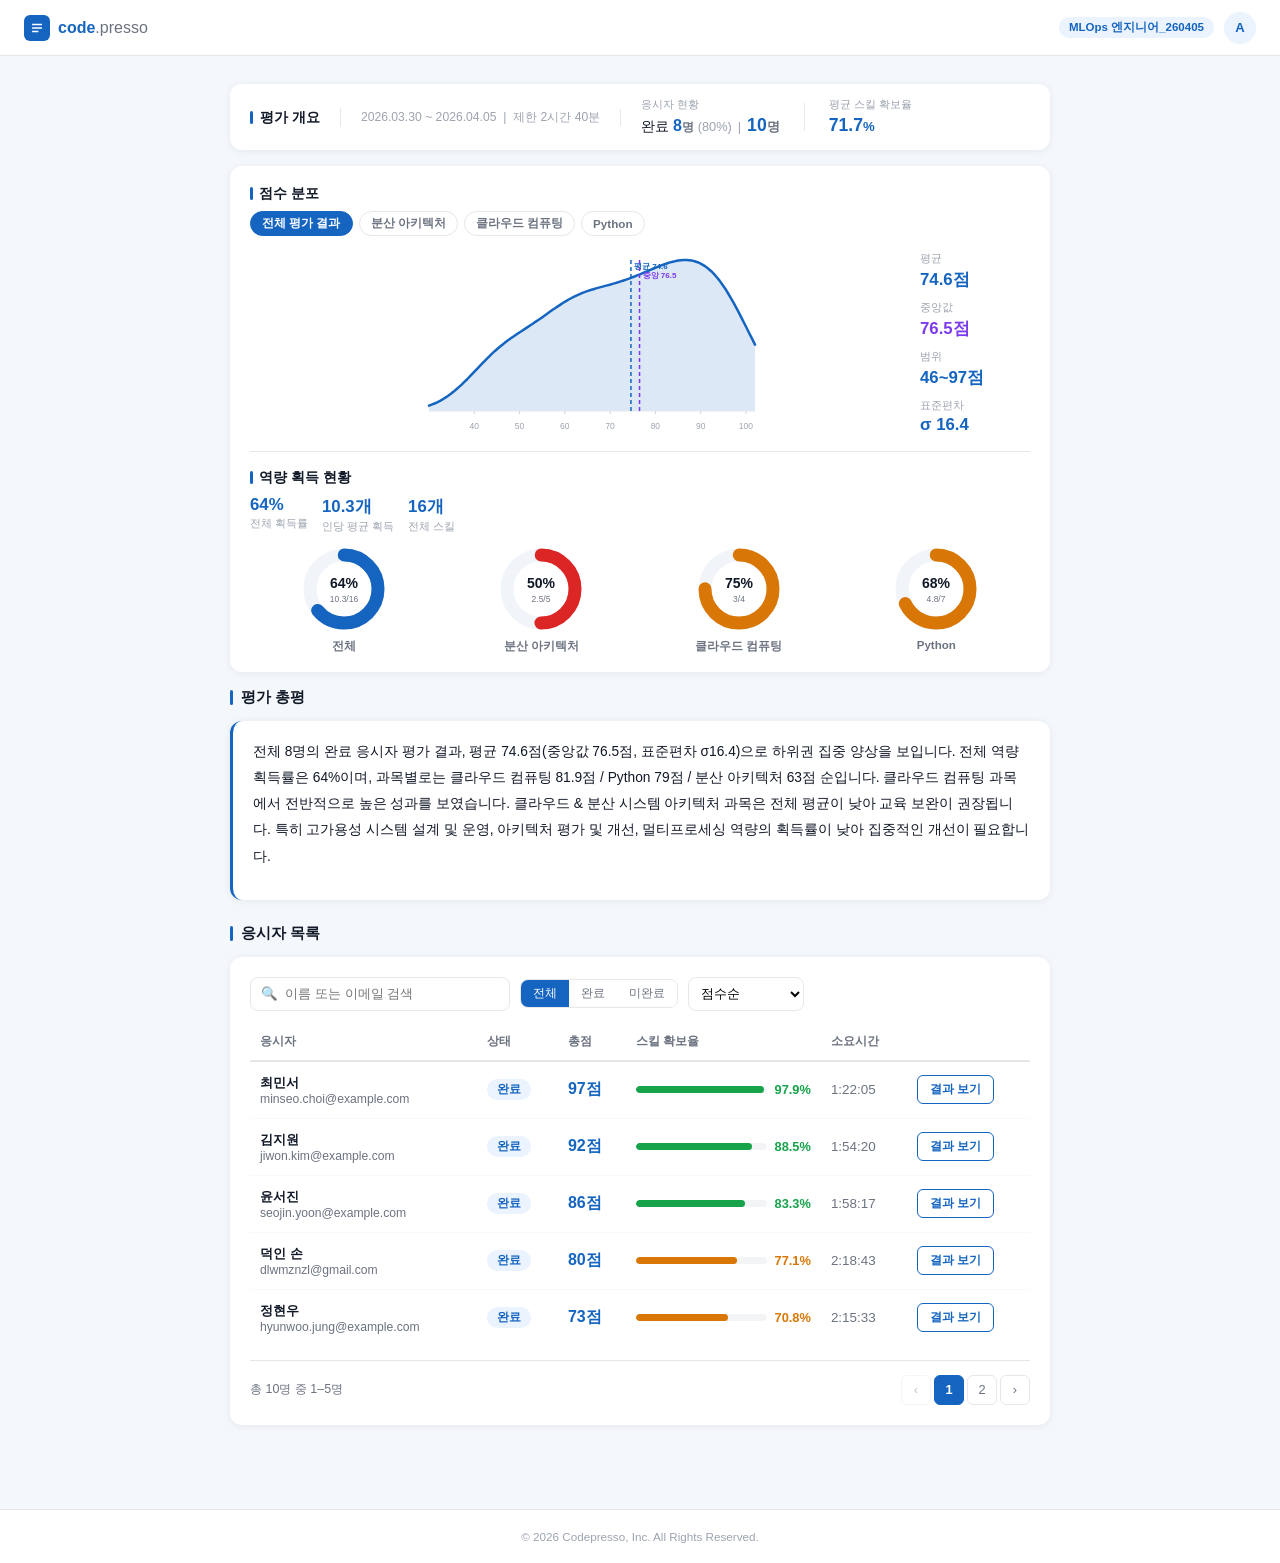
==== commit aa524055: "Improve score distribution chart: dynamic height, axis cleanup, track stats - Remove Y/X axis labels" ====
--- a/Desktop/GP Report/index.html
+++ b/Desktop/GP Report/index.html
@@ -40,7 +40,7 @@
           <div class="esi-item">
             <span class="esi-lbl" style="margin-bottom:3px;">응시자 현황</span>
             <div style="display:flex; align-items:baseline; gap:6px; flex-wrap:wrap;">              
-              <span style="font-size:0.85rem;">완료 <span class="esi-val" id="main-esi-done" style="font-size:1rem;">8<span style="font-size:0.75em;font-weight:600;color:var(--text-sub);">명</span></span> <span id="main-esi-rate-pct" style="font-size:0.8rem; color:var(--text-mute);">(80%)</span>
+              <span style="font-size:0.85rem;">완료 <span class="esi-val" id="main-esi-done" style="font-size:1rem;">8<span style="font-size:0.75em;font-weight:600;color:var(--text-sub);">명</span></span> <span id="main-esi-rate-pct" style="font-size:0.8rem; color:var(--text-mute);">(80%)</span></span>
               <span style="font-size:0.8rem; color:var(--text-mute);">|</span>
               <span class="esi-val" id="main-esi-total">10<span style="font-size:0.75em;font-weight:600;color:var(--text-sub);">명</span></span>
             </div>
@@ -59,9 +59,9 @@
         <div class="insight-header">점수 분포</div>
         <div class="ins-tab-group" id="ins-score-tabs"></div>
         <!-- 차트(좌) + 통계(우) -->
-        <div style="display:flex; gap:20px; align-items:flex-start; margin-bottom:16px;">
+        <div style="display:flex; gap:8px; align-items:flex-start; margin-bottom:16px;">
           <div style="flex:1; min-width:0;">
-            <svg id="ins-score-curve" class="chart-svg" height="120" viewBox="0 0 360 120"></svg>
+            <svg id="ins-score-curve" class="chart-svg" height="130" viewBox="0 0 360 130"></svg>
           </div>
           <div id="ins-score-stats" style="display:flex; flex-direction:column; gap:10px; min-width:110px; padding-top:6px;"></div>
         </div>
@@ -263,9 +263,9 @@
   <footer>© 2026 Codepresso, Inc. All Rights Reserved.</footer>
 </div><!-- /app -->
 
-<script src="js/data.js?v=20260409"></script>
-<script src="js/charts.js?v=20260409"></script>
-<script src="js/render.js?v=20260409"></script>
-<script src="js/app.js?v=20260409"></script>
+<script src="js/data.js?v=20260409e"></script>
+<script src="js/charts.js?v=20260409e"></script>
+<script src="js/render.js?v=20260409e"></script>
+<script src="js/app.js?v=20260409e"></script>
 </body>
 </html>
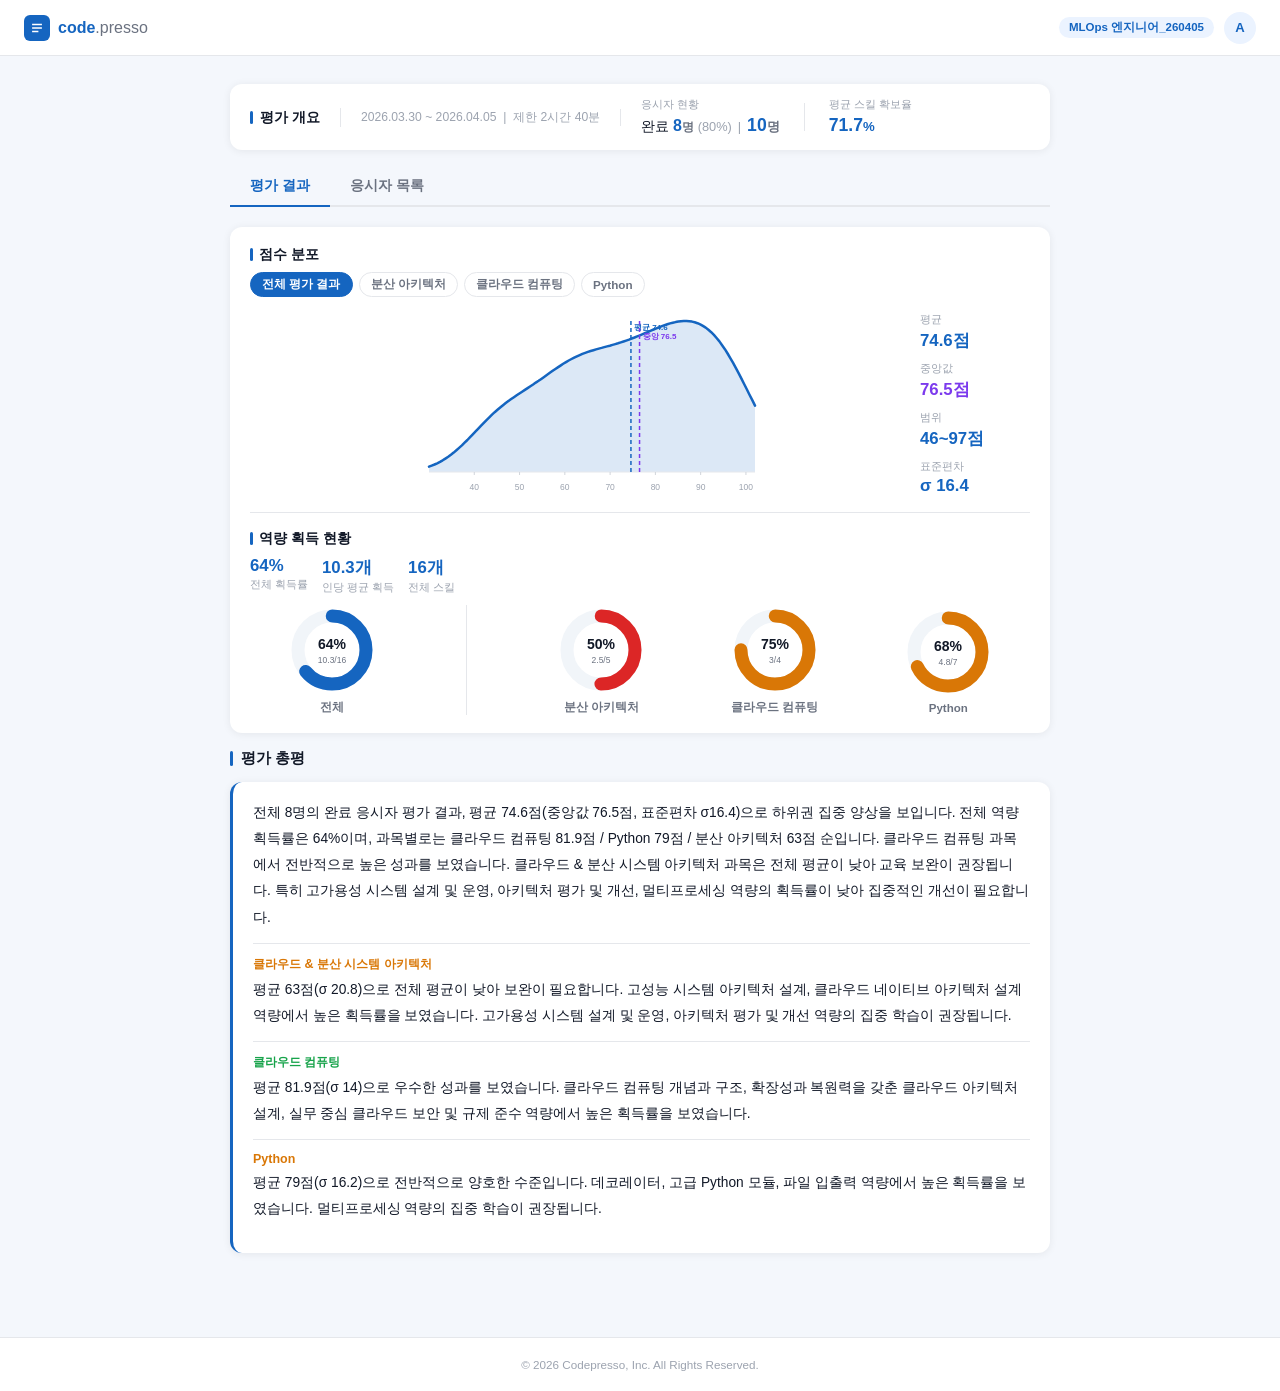
==== commit 54216a97: "Add main page tabs, donut divider, per-track assessments, icon cleanup - Replace scroll nav with 평가 " ====
--- a/Desktop/GP Report/index.html
+++ b/Desktop/GP Report/index.html
@@ -39,7 +39,7 @@
         <div class="eval-stats-inline">
           <div class="esi-item">
             <span class="esi-lbl" style="margin-bottom:3px;">응시자 현황</span>
-            <div style="display:flex; align-items:baseline; gap:6px; flex-wrap:wrap;">              
+            <div style="display:flex; align-items:baseline; gap:6px; flex-wrap:wrap;">
               <span style="font-size:0.85rem;">완료 <span class="esi-val" id="main-esi-done" style="font-size:1rem;">8<span style="font-size:0.75em;font-weight:600;color:var(--text-sub);">명</span></span> <span id="main-esi-rate-pct" style="font-size:0.8rem; color:var(--text-mute);">(80%)</span></span>
               <span style="font-size:0.8rem; color:var(--text-mute);">|</span>
               <span class="esi-val" id="main-esi-total">10<span style="font-size:0.75em;font-weight:600;color:var(--text-sub);">명</span></span>
@@ -53,64 +53,75 @@
         </div>
       </div>
 
-      <!-- 인사이트 통합 카드 -->
-      <div class="insight-card" style="margin-bottom:16px;">
-        <!-- 점수 분포 + 탭 -->
-        <div class="insight-header">점수 분포</div>
-        <div class="ins-tab-group" id="ins-score-tabs"></div>
-        <!-- 차트(좌) + 통계(우) -->
-        <div style="display:flex; gap:8px; align-items:flex-start; margin-bottom:16px;">
-          <div style="flex:1; min-width:0;">
-            <svg id="ins-score-curve" class="chart-svg" height="130" viewBox="0 0 360 130"></svg>
-          </div>
-          <div id="ins-score-stats" style="display:flex; flex-direction:column; gap:10px; min-width:110px; padding-top:6px;"></div>
-        </div>
-        <!-- 구분선 -->
-        <div style="border-top:1px solid var(--border); margin:0 0 16px;"></div>
-        <!-- 하단: 역량 획득 현황 -->
-        <div class="insight-header">역량 획득 현황</div>
-        <div class="insight-stats" id="ins-skill-stats"></div>
-        <div class="donut-row" id="ins-skill-donuts"></div>
-      </div>
-
-      <!-- 평가 총평 (전체 평가 기반) -->
-      <div class="sec-title">평가 총평</div>
-      <div class="comment-box" id="ins-group-assessment"></div>
-
-      <!-- 응시자 목록 테이블 -->
-      <div class="sec-title">응시자 목록</div>
-      <div class="table-card">
-        <div class="table-controls">
-          <input type="text" class="search-input" placeholder="🔍  이름 또는 이메일 검색" id="search-input" oninput="renderTable()" />
-          <div class="filter-tabs">
-            <button class="filter-tab active" onclick="setFilter('all',this)">전체</button>
-            <button class="filter-tab" onclick="setFilter('completed',this)">완료</button>
-            <button class="filter-tab" onclick="setFilter('incomplete',this)">미완료</button>
-          </div>
-          <select class="sort-select" id="sort-select" onchange="renderTable()">
-            <option value="score">점수순</option>
-            <option value="rate">스킬확보율순</option>
-            <option value="time">소요시간순</option>
-          </select>
-        </div>
-        <table>
-          <thead>
-            <tr>
-              <th>응시자</th>
-              <th>상태</th>
-              <th>총점</th>
-              <th>스킬 확보율</th>
-              <th>소요시간</th>
-              <th></th>
-            </tr>
-          </thead>
-          <tbody id="examinee-tbody"></tbody>
-        </table>
-        <div class="pagination">
-          <div class="pg-info" id="pg-info"></div>
-          <div class="pg-btns" id="pg-btns"></div>
-        </div>
-      </div>
+      <!-- 메인 탭 버튼 -->
+      <div class="main-tab-nav">
+        <button class="main-tab-btn active" id="main-tab-btn-results" onclick="setMainTab('results')">평가 결과</button>
+        <button class="main-tab-btn" id="main-tab-btn-examinees" onclick="setMainTab('examinees')">응시자 목록</button>
+      </div>
+
+      <!-- 탭 콘텐츠: 평가 결과 -->
+      <div id="main-tab-results" class="main-tab-content">
+        <!-- 인사이트 통합 카드 -->
+        <div class="insight-card" style="margin-bottom:16px;">
+          <!-- 점수 분포 + 탭 -->
+          <div class="insight-header">점수 분포</div>
+          <div class="ins-tab-group" id="ins-score-tabs"></div>
+          <!-- 차트(좌) + 통계(우) -->
+          <div style="display:flex; gap:8px; align-items:flex-start; margin-bottom:16px;">
+            <div style="flex:1; min-width:0;">
+              <svg id="ins-score-curve" class="chart-svg" height="130" viewBox="0 0 360 130"></svg>
+            </div>
+            <div id="ins-score-stats" style="display:flex; flex-direction:column; gap:10px; min-width:110px; padding-top:6px;"></div>
+          </div>
+          <!-- 구분선 -->
+          <div style="border-top:1px solid var(--border); margin:0 0 16px;"></div>
+          <!-- 하단: 역량 획득 현황 -->
+          <div class="insight-header">역량 획득 현황</div>
+          <div class="insight-stats" id="ins-skill-stats"></div>
+          <div class="donut-row" id="ins-skill-donuts"></div>
+        </div>
+
+        <!-- 평가 총평 (전체 평가 기반) -->
+        <div class="sec-title">평가 총평</div>
+        <div class="comment-box" id="ins-group-assessment"></div>
+      </div>
+
+      <!-- 탭 콘텐츠: 응시자 목록 -->
+      <div id="main-tab-examinees" class="main-tab-content" style="display:none;">
+        <div class="table-card">
+          <div class="table-controls">
+            <input type="text" class="search-input" placeholder="🔍  이름 또는 이메일 검색" id="search-input" oninput="renderTable()" />
+            <div class="filter-tabs">
+              <button class="filter-tab active" onclick="setFilter('all',this)">전체</button>
+              <button class="filter-tab" onclick="setFilter('completed',this)">완료</button>
+              <button class="filter-tab" onclick="setFilter('incomplete',this)">미완료</button>
+            </div>
+            <select class="sort-select" id="sort-select" onchange="renderTable()">
+              <option value="score">점수순</option>
+              <option value="rate">스킬확보율순</option>
+              <option value="time">소요시간순</option>
+            </select>
+          </div>
+          <table>
+            <thead>
+              <tr>
+                <th>응시자</th>
+                <th>상태</th>
+                <th>총점</th>
+                <th>스킬 확보율</th>
+                <th>소요시간</th>
+                <th></th>
+              </tr>
+            </thead>
+            <tbody id="examinee-tbody"></tbody>
+          </table>
+          <div class="pagination">
+            <div class="pg-info" id="pg-info"></div>
+            <div class="pg-btns" id="pg-btns"></div>
+          </div>
+        </div>
+      </div>
+
     </div><!-- /page-main -->
 
 
@@ -137,25 +148,21 @@
       <div class="sec-title">시험 결과 요약</div>
       <div class="hero-cards" style="margin-bottom:24px;">
         <div class="hero-card">
-          <div class="hero-card-icon">🏆</div>
           <div class="hero-card-value" id="p-score">80<small>점</small></div>
           <div class="hero-card-label">총점</div>
           <div class="hero-card-sub" id="p-pass"></div>
         </div>
         <div class="hero-card">
-          <div class="hero-card-icon">💡</div>
           <div class="hero-card-value warn" id="p-rate">77.1<small>%</small></div>
           <div class="hero-card-label">스킬 확보율</div>
           <div class="hero-card-sub" id="p-skill-count"></div>
         </div>
         <div class="hero-card">
-          <div class="hero-card-icon">⏱</div>
           <div class="hero-card-value" id="p-time" style="font-size:1.5rem;">2:18:43</div>
           <div class="hero-card-label">총 소요시간</div>
           <div class="hero-card-sub">제한 2시간 40분</div>
         </div>
         <div class="hero-card">
-          <div class="hero-card-icon">📊</div>
           <div class="hero-card-value" id="p-rank" style="font-size:1.4rem;">1 / 1</div>
           <div class="hero-card-label">순위 (전체)</div>
         </div>
@@ -263,9 +270,9 @@
   <footer>© 2026 Codepresso, Inc. All Rights Reserved.</footer>
 </div><!-- /app -->
 
-<script src="js/data.js?v=20260409e"></script>
-<script src="js/charts.js?v=20260409e"></script>
-<script src="js/render.js?v=20260409e"></script>
-<script src="js/app.js?v=20260409e"></script>
+<script src="js/data.js?v=20260409j"></script>
+<script src="js/charts.js?v=20260409j"></script>
+<script src="js/render.js?v=20260409j"></script>
+<script src="js/app.js?v=20260409j"></script>
 </body>
 </html>
--- a/Desktop/GP Report/css/style.css
+++ b/Desktop/GP Report/css/style.css
@@ -550,8 +550,15 @@
 .ins-tab-btn.active { background: var(--primary); color: #fff; border-color: var(--primary); }
 .ins-tab-btn:hover:not(.active) { background: var(--primary-bg); color: var(--primary); }
 
+/* ── 메인 페이지 탭 ── */
+.main-tab-nav { display:flex; border-bottom:2px solid var(--border); margin-bottom:20px; }
+.main-tab-btn { padding:10px 20px; border:none; background:none; font-size:0.88rem; font-weight:600; color:var(--text-sub); cursor:pointer; border-bottom:2px solid transparent; margin-bottom:-2px; transition:all 0.15s; }
+.main-tab-btn:hover { color:var(--primary); }
+.main-tab-btn.active { color:var(--primary); border-bottom-color:var(--primary); }
+
 /* ── 도넛 그리드 ── */
-.donut-row { display:flex; gap:10px; flex-wrap:wrap; justify-content:space-around; margin-top:6px; }
+.donut-row { display:flex; gap:10px; flex-wrap:wrap; justify-content:space-around; margin-top:6px; align-items:center; }
+.donut-separator { width:1px; background:var(--border); align-self:stretch; margin:0 6px; }
 .donut-item { display:flex; flex-direction:column; align-items:center; gap:5px; min-width:80px; }
 .donut-item-label { font-size:0.72rem; color:var(--text-sub); font-weight:600; text-align:center; max-width:90px; }
 
